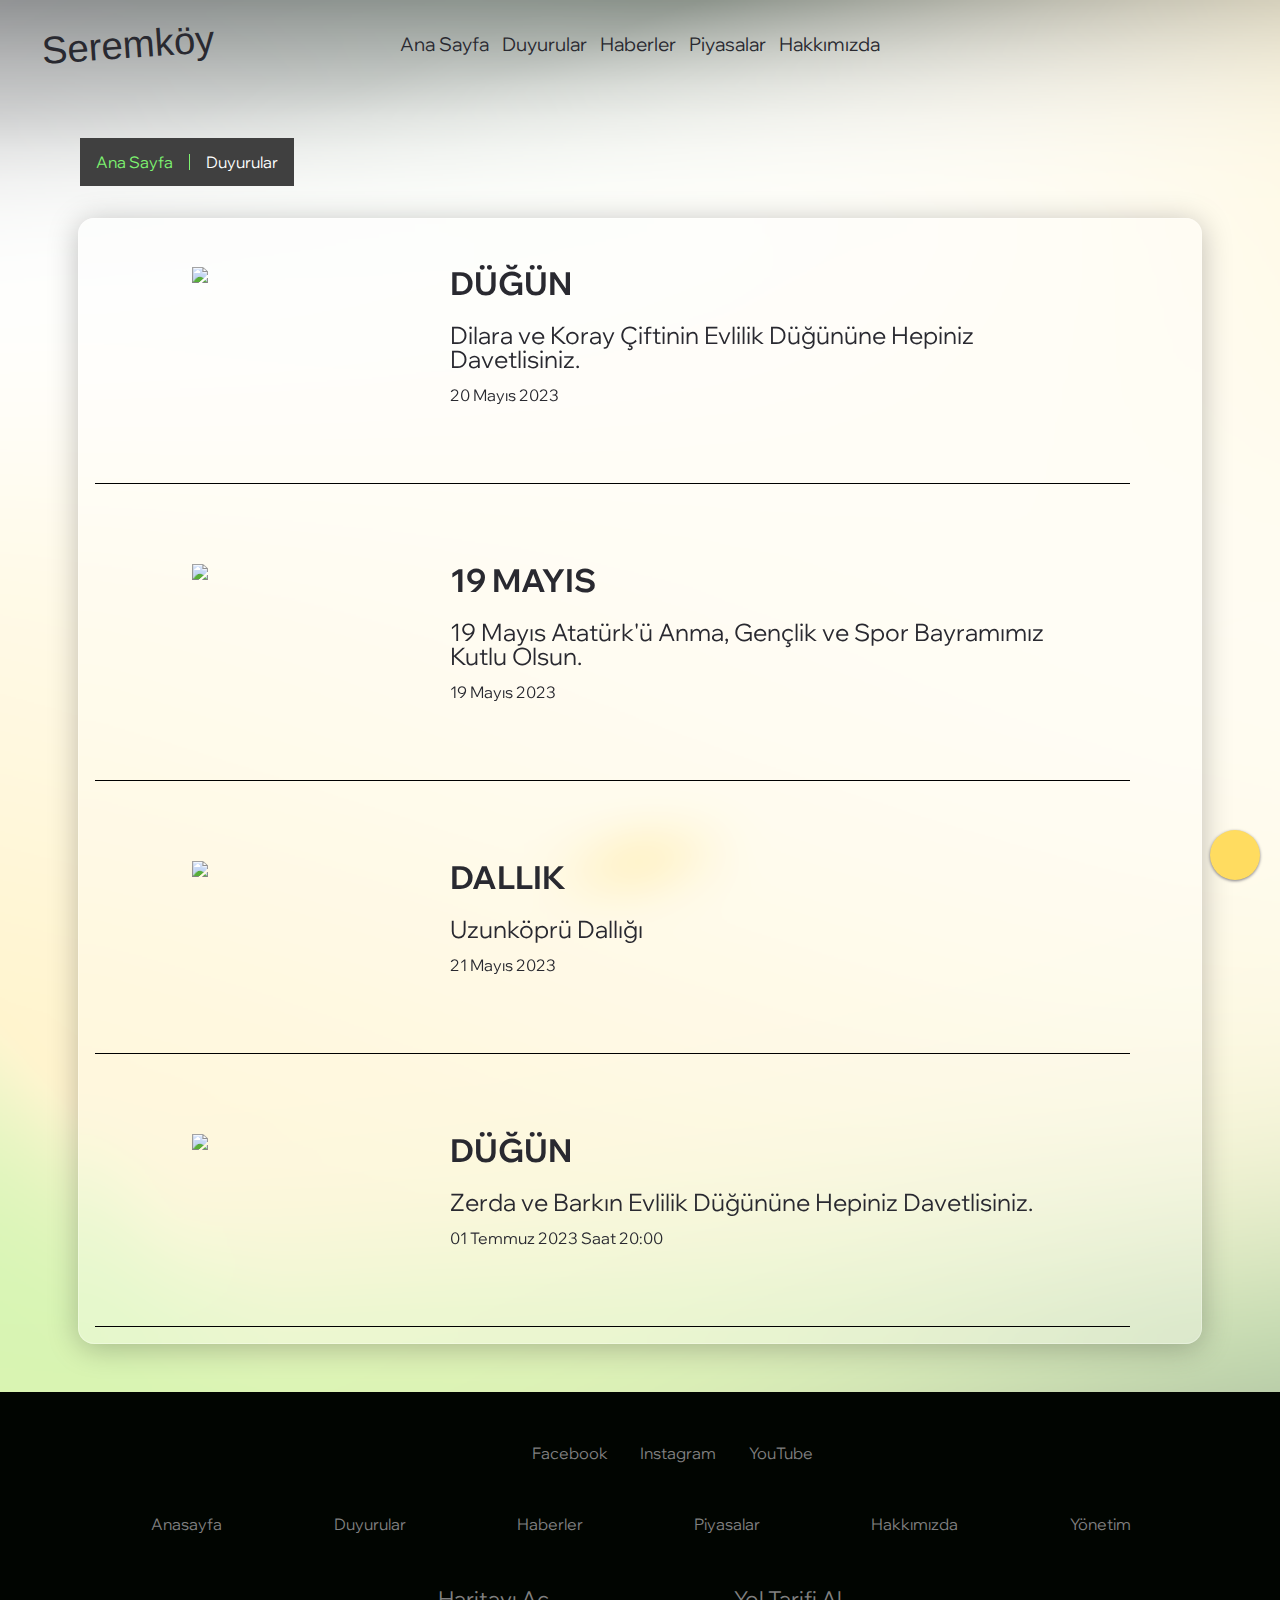
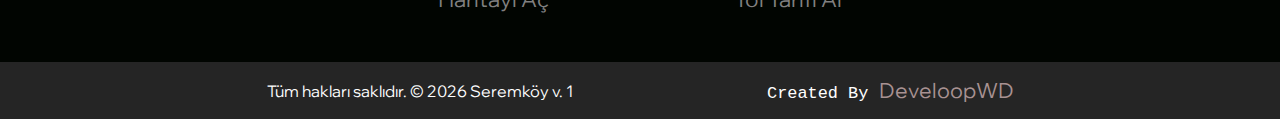
==== duyurular.html @ 34eb977e "netlify test" ====
<!DOCTYPE html>
<html lang="tr">

<head>
  <meta charset="UTF-8" />
  <meta http-equiv="X-UA-Compatible" content="IE=edge" />
  <meta name="viewport" content="width=device-width, initial-scale=1.0" />
  <meta name="description" content="Seremköy Websitesi, Düğün, Cemiyet, Mevlüt Duyuruları Köyümüzün Sitesinden Takip Edebilirsiniz">
  <meta name="keywords" content="Seremköy, Seremköy Site, Serem, Seremköy Website,Seremköy Düğün, Seremköy Duyurular">
  <title>Seremköy Websitesi | Duyurular</title>
  <link rel="stylesheet" href="style.css" />
  <link rel="shortcut icon" href="images/favicon1.ico" type="image/x-icon">
  <link rel="stylesheet" href="https://cdnjs.cloudflare.com/ajax/libs/font-awesome/6.2.1/css/all.min.css"
    integrity="sha512-MV7K8+y+gLIBoVD59lQIYicR65iaqukzvf/nwasF0nqhPay5w/9lJmVM2hMDcnK1OnMGCdVK+iQrJ7lzPJQd1w=="
    crossorigin="anonymous" referrerpolicy="no-referrer" />
  <link rel="preconnect" href="https://fonts.googleapis.com">
  <link rel="preconnect" href="https://fonts.gstatic.com" crossorigin>
</head>

<body>
  <a href="javascript:void(0)" id="scrl"><i class="fa-solid fa-arrow-up"></i></a>
  <div class="container-d">
    <header>
       <nav>
        <div class="logo">
          <a href="index.html">
            <h4>Seremköy</h4>
          </a>
        </div>
        <div class="navigation">
          <ul>
            <li><a href="index.html" class="nav">Ana Sayfa</a></li>
            <li><a href="duyurular.html" class="nav">Duyurular</a></li>
            <li><a href="haberler.html" class="nav">Haberler</a></li>
            <li><a href="piyasalar.html" class="nav">Piyasalar</a></li>
            <li><a href="hakkimizda.html" class="nav">Hakkımızda</a></li>
          </ul>
        </div>
        <div id="weather-cont" class="desk-weather">
        </div>
        <div class="mobile-menu">
          <button id="mobile-toggle" style="background: transparent;" onclick="MobileNav()">
            <i class="fa-solid fa-ellipsis" id="mTog"></i>
          </button>
          <div class="menu-list" id="mobile-menu">
            <div id="weather-cont" class="mobile-weather"></div>
            <ul class="menu-list-ul">
              <li class="menu-list-li"><a href="index.html">Anasayfa</a></li>
              <li class="menu-list-li"><a href="duyurular.html">Duyurular</a></li>
              <li class="menu-list-li"><a href="haberler.html">Haberler</a></li>
              <li class="menu-list-li"><a href="piyasalar.html">Piyasalar</a></li>
              <li class="menu-list-li"><a href="hakkimizda.html">Hakkımızda</a></li>
            </ul>
            <ul class="mobile-social">
              <li><a class="face" href="https://www.facebook.com/seremkoy22/?locale=tr_TR" target="_blank"><i
                class="fab fa-facebook fa-2x"></i></a></li>
          <li><a class="insta" href="https://www.instagram.com/seremkoy22/" target="_blank"><i
                class="fab fa-instagram fa-2x"></i></a></li>
          <li><a class="youtube" href="https://www.youtube.com/@seremkoy2265" target="_blank"><i
                class="fab fa-youtube fa-2x"></i></a>
          </li>
            </ul>
          </div>
        </div>
      </nav>
    </header>
    <section class="content-d">
      <div class="title-nav">
        <ul>
          <li>
            <a href="index.html">Ana Sayfa</a>
          </li>
  
          <li>
            Duyurular
          </li>
        </ul>
      </div>
      <div id="duyuru-cont-main">
      
      </div>
    </section>
    <footer>
      <div class="footer-main">
        <div class="social-links">
          <ul>
            <li><a class="face" href="https://www.facebook.com/seremkoy22/?locale=tr_TR" target="_blank"><i
                  class="fab fa-facebook fa-2x"></i>Facebook</a></li>
            <li><a class="insta" href="https://www.instagram.com/seremkoy22/" target="_blank"><i
                  class="fab fa-instagram fa-2x"></i>Instagram</a></li>
            <li><a class="youtube" href="https://www.youtube.com/@seremkoy2265" target="_blank"><i
                  class="fab fa-youtube fa-2x"></i>YouTube</a>
            </li>
          </ul>
        </div>
        <div class="bottom-text">
          <ul class="text-flex">
            <li><a href="index.html">Anasayfa</a></li>
            <li><a href="duyurular.html">Duyurular</a></li>
            <li><a href="haberler.html">Haberler</a></li>
            <li><a href="piyasalar.html">Piyasalar</a></li>
            <li><a href="hakkimizda.html">Hakkımızda</a></li>
            <li><a href="yonetim.html">Yönetim</a></li>
          </ul>
        </div>
        <div class="location">
          <a href="https://goo.gl/maps/4EdWeExA9He6yqnW7" target="_blank">
            <h1>
              <i class="fa-solid fa-map-location-dot"></i> Haritayı Aç
            </h1>
          </a>
          <a href="https://www.google.com/maps/dir//Serem,+22680+Serem%2FMeri%C3%A7%2FEdirne/@41.3140175,26.5145435,17z/data=!4m8!4m7!1m0!1m5!1m1!1s0x14b304098734c259:0x9f7345ae5e0e499c!2m2!1d26.5158!2d41.3149"
            target="_blank">
            <h1>
              <i class="fa-solid fa-map-pin"></i> Yol Tarifi Al
            </h1>
          </a>
        </div>
      </div>

    </footer>
    <div class="copyright">
      <p id="copy"></p>
    </div>
  </div>
  <script src="index.js"></script>
  <script src="duyurular.js"></script>
</body>

</html>
---- style.css ----
/* @import url("family=Nunito:ital,[email protected],200;0,300;0,400;0,500;0,600;0,700;0,800;0,900;0,1000;1,200;1,300;1,400;1,500;1,600;1,700;1,800;1,900;1,1000"); */
@import url("https://fonts.googleapis.com/css2?family=Poiret+One&display=swap");
@import url("https://fonts.googleapis.com/css2?family=Nabla&display=swap");
@import url("https://fonts.googleapis.com/css2?family=Caesar+Dressing&display=swap");
  @import url('https://fonts.googleapis.com/css2?family=Wix+Madefor+Display:wght@400;500;600;700&display=swap');

@font-face {
  font-family: "Rage Italic";
  src: url("RageItalicRegular.ttf") format("embedded-opentype"),
    url("RageItalicRegular.ttf") format("woff2"),
    url("RageItalicRegular.ttf") format("woff"),
    url("RageItalicRegular.ttf") format("truetype"),
    url("RageItalicRegular.ttf") format("svg");
}
* {
  margin: 0;
  padding: 0;
  border: 0;
  font-size: 100%;
  font: inherit;
  box-sizing: border-box;
  list-style: none;
  vertical-align: baseline;
  text-decoration: none;
  /* font-family: "Nunito", sans-serif; */
  font-family: 'Wix Madefor Display', sans-serif;
}
html {
  background-image: url(images/mesh-679.png);
  background-size: cover;
  background-repeat: no-repeat;
  background-position: center center;
}
article,
aside,
details,
figcaption,
figure,
footer,
header,
hgroup,
menu,
nav,
section {
  display: block;
}
body {
  line-height: 1;
}
ol,
ul {
  list-style: none;
}
blockquote,
q {
  quotes: none;
}
blockquote:before,
blockquote:after,
q:before,
q:after {
  content: "";
  content: none;
}
table {
  border-collapse: collapse;
  border-spacing: 0;
}
:root {
  --primary: #fff;
  --dark: #292930;
  --orange: #ffdc60;
  --green: #7ef470;
  --gradient: linear-gradient(180deg, #36363e 0, #292930 100%);
}
::selection{
  background-color: #bccba8;
}
header {
  display: flex;
  height: 10vh;
}
header nav {
  display: flex;
  align-items: center;
  justify-content: center;
  flex-direction: row;
  width: 100%;
  z-index: 1;
}
header nav ul {
  display: flex;
}

/* HAKKIMIZDA SECTION START */
.info-div{
  width: 95%;
}
.info-div img{
  max-width: 350px;
  border-radius: 20px;
  box-shadow: 0px 0px 10px 1px #252525;
}
.info-right{
  display: flex;
  gap: 2em;
  padding: 1em 0;
  border-bottom: 2px solid #252525;
}
.info-left{
  display: flex;
  flex-direction: row-reverse;
  gap: 2em;
  padding: 1em 0;
  border-bottom: 2px solid #252525;
}
.info-txt{
  display: flex;
  flex-direction: column;
  gap: 1em;
  text-align: left;
}
.info-txt h3{
  text-align: center;
  font-size: 2em;
  font-weight: bold;
}
.info-txt p{
  letter-spacing: 0.5px;
  word-spacing: 5px;
}
.tablo{
  display: flex;
  flex-direction: column;
  gap: 2em;
  align-items: center;
  justify-content: center;
}
.tablo h3{
  font-size: 2.5em;
  margin: 1em 0 0 0;
}
table {
    border-collapse: collapse;
    width: 50%;
    font-family: Arial, sans-serif;
    border: 2px solid #252525;

}
  tr{
    transition: 350ms ease;
  }
th, td {
    border: 1px solid #9b8a8a;
    padding: 8px;
    text-align: center;
}
  
th {
    background-color: #f2f2f2;
    font-weight: bold;
  }
  
tr:nth-child(even) {
    background-color: #5c9808;
    color: #eee5df;
}
tr:nth-child(even) td:first-child{
  font-weight: bold;
  color: #eee5df;
}
tr:nth-child(odd) td:first-child{
  font-weight: bold;
  color: #0e1e05;
}
tr:hover {
    background-color: #7acd1b;
    color: #0f0e0d !important;
}


/* HAKKIMIZDA SECTION END */
/* POP-UP Section */
.pop-up{
  position: fixed;
  display: flex;
  flex-direction: column;
  align-items: center;
  /* justify-content: center; */
  gap: 3rem;
  top: -50%;
  left: 50%;
  transform: translate(-50%,-50%);
  background-color: #1d1f1dbb;
  backdrop-filter: blur(10px);
  border-radius: 15px;
  color: var(--primary);
  text-align: center;
  width: 75%;
  height: 72vh;
  opacity: 0;
  padding:3rem 1rem;
  transform: scale(0);
  transition: all 0.8s;
  overflow: hidden;
  z-index: 3;
}
.pop-up.show {
  top: 50%;
  left: 50%;
  display: flex;
  opacity: 1;
  transform: translate(-50%, -50%);
}
.pop-up h1{
  font-size: 4rem;
  font-family: 'Wix Madefor Display', sans-serif;
  font-weight: 600;
  color: #05e13c;
  transition: all 0.8s;
}
#pop-header{
  font-size: 3rem;
  font-family: 'Wix Madefor Display', sans-serif;
  transition: all 0.8s;
}
#pop-text{
  font-size: 1.5rem;
  line-height: 1.7rem;
  transition: all 0.8s;
}
#close-pop{
  position: absolute;
  top: 5%;
  width: 45px;
  height: 35px;
  background-color: red;
  border-radius: 5px;
  right: 5%;
  cursor: pointer;
}
#close-pop i{
  font-size: 2rem;
}
#progress-bar{
  left: 0;
  top: 0;
  border-top-left-radius: 10px;
  height: 10px;
  position: absolute;
  background-color: red;
  transition: 1.5s cubic-bezier(0.175, 0.885, 0.32, 1.275);
}
/* Pop-Up Seciton End */
.logo {
  flex: 20%;
  text-align: center;
}
.logo:hover {
  animation: logo-shadow-switch 2s ease-in-out infinite;
}
@keyframes logo-shadow-switch {
  from {
    filter: drop-shadow(0 2px 0 #ffe179) drop-shadow(2px 2px 0 #72b579);
  }
  50% {
    filter: drop-shadow(0 2px 0 #ffe179) drop-shadow(2px 2px 0 #a58167);
  }
  to {
    filter: drop-shadow(0 2px 0 #ffe179) drop-shadow(2px 2px 0 #72b579);
  }
}
.logo a {
  color: var(--dark);
  transition: 300ms ease-in;
}
.logo a:hover {
  transform: scale(1.09);
}
.logo h4 {
  font-size: clamp(1.5rem, 3vw, 2.8rem);
  font-family: "rage italic", sans-serif;
  transform: rotateZ(-4deg);
}
.navigation {
  flex: 60%;
  display: flex;
  justify-content: center;
}
.contact {
  flex: 20%;
  text-align: center;
  cursor: pointer;
}
.contact a {
  color: inherit;
}
h3 {
  text-align: center;
}
.nav,
.contact {
  text-decoration: none;
  color: var(--dark);
  position: relative;
  font-size: clamp(0.75rem, 2vw, 1.2rem);
  padding: 0.5vw;
}
.navigation ul li a:hover {
  animation: navButtonHover-reverse 250ms ease 1 forwards;
}
.navigation ul li a::before {
  content: "";
  position: absolute;
  background-color: #ffffff00;
  border-radius: 5%;
  top: 0.15em;
  bottom: 0.15em;
  left: 0;
  right: 0;
  box-shadow: rgb(114 181 121 / 40%) 0 0, rgb(165 129 103 / 30%) 0 0;
  transition: transform 150ms ease-out, box-shadow 150ms ease-out 150ms;
  z-index: -1;
}
.navigation ul li a:hover::before {
  animation: navButtonHover 250ms ease 1 forwards;
  box-shadow: rgba(114, 181, 121, 0.4) 0 4px, rgba(165, 129, 103, 0.3) 0 8px;
  background-color: hsl(0 0 100% / 75%);
}
@keyframes navButtonHover {
  0% {
    transform: scale(0, 0.3);
  }
  20% {
    transform: scale(0.3, 0.3);
  }
  40% {
    transform: scale(0.6, 0.3);
  }
  60% {
    transform: scale(1, 0.3);
  }
  80% {
    transform: scale(1, 0.6);
  }
  100% {
    transform: scale(1, 1);
  }
}
@keyframes navButtonHover-reverse {
  0%{
    transform: scale(1, 1);
  }
  20% {
    transform: scale(1, 0.6);
  }
  40% {
    transform: scale(1, 0.3);
  }
  60% {
    transform: scale(0.6, 0.3);
  }
  80% {
    transform: scale(0.3, 0.3);
  }
  100% {
    transform: scale(0, 0.3);
  }
}
.buttons {
  gap: 30px;
  display: flex;
}
.buttons a i {
  color: #252525;
  transition: 0.3s;
  padding: 10px;
  border-radius: 20px;
  background-color: coral;
}
.buttons a i:hover {
  transform: scale(1.09);
}
#weather-cont{
  text-align: center;
  flex: 20%;
}
.temp{
  display: flex;
  align-items: center;
  justify-content: center;
}

.temp img{
  width: 50px;
}
main {
  position: sticky;
  top: 0;
  z-index: -1;
}
.home-area {
  display: flex;
  width: 100%;
  height: 90vh;
}
.home-area-l,
.home-area-r {
  display: flex;
  flex: 1;
  width: 50%;
  align-items: center;
}
.home-area-l {
  width: 50%;
  text-align: center;
  display: flex;
  align-items: center;
  justify-content: center;
}
.text-area {
  display: flex;
  align-items: center;
  flex-direction: column;
  gap: 1rem;
}
.home-area-l h1 {
  font-weight: 500;
  color: var(--dark);
  font-size: 3.5vw;
}
.home-area-l p {
  color: #252525;
  width: 70%;
  font-size: 1.5vw;
}
.home-area-l p {
  width: 50%;
}
.home-area-r img {
  width: 45vw;
}
@keyframes slide {
  0% {
    transform: translateX(1000px);
  }
  100% {
    transform: translateX(200px);
  }
}
.container {
  color: var(--dark);
}
.container-d {
  color: var(--dark);
  background-image: url("images/mesh-679.png");
  background-size: cover;
  background-repeat: no-repeat;
  background-position: center center;
}
.container-d-i {
  height: 100vh;
  color: var(--dark);
  background-image: url("images/mesh-679.png");
  background-size: cover;
  background-repeat: no-repeat;
  background-position: center center;
}
.video-area{
  background-color: var(--dark);
  display: flex;
  flex-direction: column;
  gap: 20px;
}
.video-area h3{
  font-size: 2rem;
  color: var(--primary);
  font-family: 'Wix Madefor Display', sans-serif;
}
.video-area .videos{
  display: flex;
  padding: 2rem 0;
  align-items: center;
  justify-content: center;
  gap: 2rem;
  width: 100%;
  height: fit-content;
  flex-wrap: wrap;
}
.video-area iframe{
  border-radius: 20px;
}
#scrl {
  display: flex;
  align-items: center;
  justify-content: center;
  width: 50px;
  height: 50px;
  font-size: 22px;
  border-radius: 50%;
  background-color: var(--orange);
  color: var(--dark);
  position: fixed;
  bottom: 20px;
  right: 20px;
  filter: drop-shadow(0rem 0.1rem 0.1rem rgba(0, 0, 30, 0.5));
  z-index: 1;
}
#scrl:hover > i {
  animation: bounce 1.5s ease infinite;
}
@keyframes bounce {
  0%,
  20%,
  80%,
  100% {
    transform: translateY(0);
  }
  40% {
    transform: translateY(15px);
  }
  50% {
    transform: translateY(-15px);
  }
  60% {
    transform: translateY(10px);
  }
  70% {
    transform: translateY(-5px);
  }
  80% {
    transform: translateY(3px);
  }
}
.content {
  height: 100vh;
  display: flex;
  background-color: var(--dark);
  flex-direction: column;
  justify-content: center;
  align-items: center;
  padding: 3rem 0;
  gap: 5rem;
}
.contentH {
  font-size: clamp(20px, 2vw, 25px);
  font-weight: 500;
}
.contentP {
  font-size: clamp(15px, 1.8vw, 20px);
  font-weight: 100;
}
.contCardMain {
  display: flex;
  flex-direction: row;
  flex-wrap: wrap;
  width: 60vw;
  gap: 5rem;
}
.contHeader {
  color: var(--primary);
  text-align: center;
}
.contCard {
  background: linear-gradient(#36363e 0, #292930 100%);
  border: 1px solid #424245;
  border-radius: 20px;
  flex: 1 1 40%;
  padding: 2rem;
}
.contCard a {
  display: flex;
  flex-flow: column wrap;
  align-items: center;
  gap: 1rem;
  cursor: pointer;
}
.ani-b {
  position: relative;
  padding: 3px;
}
.ani-b span {
  z-index: 1;
  position: relative;
}
.contCard:hover > .ani-b::before {
  animation: deneme 1s linear infinite;
}
@keyframes deneme {
  0% {
    background-position: -150px;
  }
  100% {
    background-position: 0 0;
  }
}
.ani-b::before {
  content: "";
  position: absolute;
  top: 0;
  left: 0;
  background: linear-gradient(115deg, #05e13c, #cc5b10, #06a0bb, #479a04);
  width: 100%;
  height: 100%;
  z-index: 1;
  border-radius: 50%;
}
@keyframes border {
  0% {
    border: 3px solid #7ef470;
  }
  20% {
    border: 3px solid #ad610b;
  }
  40% {
    border: 3px solid #ccd8cb;
  }
  60% {
    border: 3px solid #22128b;
  }
  80% {
    border: 3px solid #0f8502;
  }
  100% {
    border: 1px solid #010501;
  }
}
.icon {
  background-color: #292930;
  padding: 0.5vw;
  border-radius: 50%;
  flex: 1;
  color: #7ef470;
  z-index: 5;
  font-size: 2em;
}
.icon2 {
  color: var(--primary);
  background: var(--dark);
  border-radius: 50%;
  width: 90%;
  height: 90%;
}
.icon2::before {
  position: relative;
  top: 25%;
}
.cardIcon {
  width: 50px;
  height: 50px;
  background-color: var(--dark);
  border-radius: 50%;
  text-align: center;
  display: flex;
  align-items: center;
  justify-content: center;
  position: relative;
  isolation: isolate;
}
.cardIcon::before {
  content: "";
  position: absolute;
  top: 0;
  bottom: 0;
  right: 0;
  left: 0;
  background: linear-gradient(to right, var(--green), #33333b);
  border-radius: 50%;
  -webkit-animation: content-border-rotate 2s linear infinite;
  -moz-animation: content-border-rotate 2s linear infinite;
  -ms-animation: content-border-rotate 2s linear infinite;
  -o-animation: content-border-rotate 2s linear infinite;
  animation: content-border-rotate 2s linear infinite;
  z-index: -1;
}
.contCardH2 {
  text-align: center;
  margin-block-end: 0.67em;
  color: #fff;
  font-size: clamp(15px, 1.8vw, 20px);
  font-weight: 500;
}
@-webkit-keyframes content-border-rotate {
  from {
    -webkit-transform: rotate(0);
    -o-transform: rotate(0);
    transform: rotate(0);
  }
  to {
    -webkit-transform: rotate(360deg);
    -o-transform: rotate(360deg);
    transform: rotate(360deg);
  }
}
@keyframes content-border-rotate {
  from {
    -ms-transform: rotate(0);
    -moz-transform: rotate(0);
    -webkit-transform: rotate(0);
    -o-transform: rotate(0);
    transform: rotate(0);
  }
  to {
    -ms-transform: rotate(360deg);
    -moz-transform: rotate(360deg);
    -webkit-transform: rotate(360deg);
    -o-transform: rotate(360deg);
    transform: rotate(360deg);
  }
}
.fa-xl {
  line-height: unset !important;
  vertical-align: unset !important;
}
.contCardH {
  flex: 1;
  color: #fff;
  font-size: clamp(15px, 1.8vw, 20px);
  font-weight: 500;
}
.contCardP {
  flex: 1;
  color: #fff;
  font-size: clamp(12px, 1.8vw, 18px);
  font-weight: 100;
  text-align: center;
}
#duyuru-cont-main {
  display: flex;
  align-items: center;
  /* justify-content: center; */
  flex-direction: row;
  flex-wrap: wrap;
  width: 90%;
  background: rgba(255, 255, 255, 0.3);
  border-radius: 16px;
  box-shadow: 0 4px 30px rgb(0 0 0 / 25%);
  backdrop-filter: blur(25px);
  -webkit-backdrop-filter: blur(25px);
  border: 1px solid rgba(255, 255, 255, 0.3);
  margin: 0 auto;
  text-align: center;
  column-gap: 1rem;
  row-gap: 3rem;
  padding: 1rem;
}
.piyasalar-cont-main {
  display: flex;
  align-items: center;
  flex-direction: row;
  flex-wrap: wrap;
  width: 90%;
  margin: 0 auto;
  text-align: center;
  column-gap: 1rem;
  row-gap: 3rem;
  padding: 1rem;
}
.index-weather{
    width: 100%;
    padding: 5%;
    background-color: #292930;
}
.piyasalar-cont-main h1 {
  font-weight: 600;
  padding-bottom: 1rem;
}
.forex-cont {
  flex: 40%;
  width: 100%;
  height: 600px;
}
.forex {
  width: 100%;
  height: 100%;
}
.bist-cont {
  flex: 40%;
  width: 100%;
  height: 600px;
}
.market {
  width: 100%;
  height: 100%;
}
.crypto-cont {
  flex: 100%;
  width: 100%;
}
.weather-cont {
  flex: 100%;
  width: 100%;
}
.weather {
  width: 100%;
  background-color: #1e222d;
  margin: 0 auto;
}
.content-d {
  min-height: 60vh;
  display: flex;
  flex-direction: column;
  gap: 2.5vw;
  padding: 3rem 1rem;
  background-size: cover;
  background-repeat: no-repeat;
  background-position: bottom;
}
#contCardMain {
  display: flex;
  flex-wrap: wrap;
  justify-content: center;
  gap: 1rem;
  padding: 1rem;
  width: 90%;
  box-shadow: 0 2px 10px rgb(0 0 0 / 25%);
  -webkit-backdrop-filter: blur(5px);
  backdrop-filter: blur(5px);
  margin: 0 auto;
  background-color: hsl(0 0 100% / 75%);
}
.card {
  width: 18rem;
  height: 31rem;
  padding: 5px;
  display: flex;
  flex-direction: column;
  box-sizing: border-box;
  box-shadow: 0 0 5px 0 rgb(19, 17, 17);
  border-radius: 3%;
}
.news-img {
  border-radius: 8px;
  height: 200px;
  object-fit: cover;
  /* box-shadow: 0px 0px 5px 0px #010501; */
}
.newsContent {
  margin: 1rem;
  display: flex;
  flex-direction: column;
  gap: 1rem;
}

#hbr p{
  overflow: hidden;
  display: -webkit-box;
  -webkit-line-clamp: 4;
  -webkit-box-orient: vertical;
}
.bold {
  font-weight: 800;
  overflow: hidden;
  display: -webkit-box;
  -webkit-line-clamp: 2;
  -webkit-box-orient: vertical;
}
.newsLink {
  background-color: #333333;
  color: #ffffff;
  text-align: center;
  border: none;
  padding: 10px 20px;
  border-radius: 3px;
  border: 1px solid #0e1e05;
  cursor: pointer;
  box-shadow: 0 5px 0 #555555;
  transition:  0.3s ease;
}

.newsLink:hover {
  transform: translateY(-2px) scale(1.05);
  background-color: transparent;
  border: 1px solid #0e1e05;
  color: #0e1e05;
  box-shadow: 0 3px 0 #555555;
}

/* .duyuruCont {
  display: flex;
  flex-direction: row;
  padding: 2rem;
  gap: 2rem;
  width: 50%;
} */
.duyuruCont1 {
  width: 100%;
  display: flex;
  justify-content: space-around;
  flex-direction: row;
  padding: 2rem;
  gap: 2rem;
}

.duyuruIconCont img {
  max-width: 350px;
  max-height: 350px;
}

.duyuruIconCont1,
.duyuruIconCont2,
.duyuruIconCont3 {
  font-size: 2rem;
  width: 200px;
  height: 150px;
  background-size: contain;
  background-repeat: no-repeat;
}
.duyuruIconCont1 {
  background-image: url("images/muhtar4.png");
}
.duyuruIconCont2 {
  background-image: url("images/yonetim8.png");
}
.duyuruIconCont3 {
  background-image: url("images/developer5.png");
}
.duyuruTextCont {
  width: 70%;
  display: flex;
  flex-direction: column;
  align-items: start;
  justify-content: space-evenly;
  gap: 1rem;
  text-align: left;
  padding-left: 5rem;
}
.duyuruText{
  font-size: 1.5rem;
}

.about img{
  width: 650px;
  border-radius: 20px;
  border: 3px solid black;
}
.about-txt{
  max-width: 80%;
}
.duyuruBaslik {
  padding-bottom: 0.5rem;
  font-weight: 700;
  font-size: 2em;
}
.duyuru-div{
    width: 350px;
}
.duyuru-img{
    max-width: 100%;
    cursor: zoom-in;
}

#popUp{
    display: none;
    width: 95%;
    height: 95vh;
    position: fixed;
    display: flex;
    align-items: center;
    justify-content: center;
    border-radius: 20px;
    top: 50%;
    left: 50%;
    transform: translate(-50% ,-50%);
    z-index: 111;
    background-color: #0c0f00e1;
}
#p-image{
    max-width: 70%;
}
.dik{
    aspect-ratio: 1.3;
}
#close{
    position: absolute;
    cursor: pointer;
    top: 5%;
    right: 5%;
}
#close i{
    font-size: 30px;
    color: #05e13c;
}
hr {
  width: 95%;
  border: 0;
  border-bottom: 1px solid black;
}
.contentH {
  font-size: clamp(20px, 2vw, 25px);
  font-weight: 500;
}
.contentP {
  font-size: clamp(15px, 1.8vw, 20px);
  font-weight: 100;
}
.footer-main {
  display: flex;
  align-items: center;
  justify-content: space-evenly;
  flex-direction: column;
  height: 30vh;
  color: #eee;
  gap: 10%;
  background-color: #010501;
  padding: 20px 50px;
}
.bottom-text {
  width: 100%;
}
.social-links ul {
  width: 100%;
  gap: 15%;
  text-align: center;
  display: flex;
}
.face:hover i {
  color: #061ebb;
}
.insta:hover i {
  background: #d6249f;
  background: radial-gradient(
    circle at 30% 107%,
    #fdf497 0,
    #fdf497 5%,
    #fd5949 45%,
    #d6249f 60%,
    #285aeb 90%
  );
  -webkit-background-clip: text;
  -webkit-text-fill-color: transparent;
}
.youtube:hover i {
  color: red;
}
.social-links .fab {
  transition: 350ms ease;
}
.social-links ul li a,
.bottom-text ul li a {
  color: gray;
}
.social-links ul li a:hover i {
  transform: translateY(-10px);
}
.text-flex li a {
  padding: 0 10px;
  border-left: 2px solid #010501;
}
.text-flex li a:hover {
  border-left: 2px solid #05e13c;
  color: #05e13c;
}
.bottom-text ul {
  display: flex;
  justify-content: space-evenly;
  width: 100%;
}
.location {
  display: flex;
  width: 50%;
  align-items: center;
  justify-content: space-around;
}
.location a {
  color: gray;
  font-size: 22px;
}
.copyright {
  display: flex;
  align-items: center;
  justify-content: center;
  padding: 10px 0;
  background-color: #252525;
  color: var(--primary);
  text-align: center;
}
#copy{
  display: flex;
  width: 90%;
  align-items: center;
  justify-content: space-evenly;
  padding: 0.5rem;
}
.copyright span a{
  color: #a89292;
}
.newsNav {
  display: flex;
  align-items: center;
  justify-content: center;
  gap: 3rem;
}
.newsNav > span {
  font-weight: 600;
  font-size: 1.2em;
  cursor: pointer;
}
.page-title {
  width: 100%;
  background: linear-gradient(rgba(0, 0, 0, 0.2), rgba(0, 0, 0, 0.3)),
    url(images/banner-bg.png);
  background-repeat: no-repeat;
  background-size: cover;
  background-position: bottom;
  height: 40vh;
  display: flex;
  flex-direction: column;
  align-items: start;
  justify-content: space-between;
  padding: 30px 0 0 75px;
}
.title-text h1 {
  font-size: 60px;
  padding-top: 40px;
  color: #eee;
}
.title-nav ul {
  display: flex;
  gap: 1rem;
  padding: 1rem;
  background-color: #404040;
  width: fit-content;
  margin: 0 0 0 5vw;
}
.title-nav ul li:first-child {
  border-right: 1px solid var(--green);
  padding-right: 1rem;
}
.title-nav ul span {
  width: 0;
  height: 100%;
  color: #e13805;
}
.title-nav ul:first-child a {
  color: var(--green);
}
.title-nav ul:first-child {
  color: var(--primary);
  position: relative;
}
body::-webkit-scrollbar {
  width: 15px;
}
body::-webkit-scrollbar-thumb {
  width: 10px;
  background-color: #bccba8;
  border-radius: 10px;
}
.mobile-nav-cont {
  position: relative;
}
.mobile-nav {
  display: none;
  flex-direction: column;
  justify-content: start;
  padding: 5% 10%;
  gap: 20px;
  align-items: end;
  position: absolute;
  right: 0;
  top: 10%;
  width: 50%;
  height: 0dvh;
  background-color: #dfece2;
  transition: 1350ms ease-in-out;
  box-shadow: 2px 2px 6px rgba(0, 0, 0, 0.4);
}
.mobile-toggle {
  width: 2rem;
  cursor: pointer;
}
.menu-button,
.menu-button::before,
.menu-button::after {
  content: "";
  display: block;
  position: absolute;
  width: 100%;
  height: 2px;
  background-color: #010501;
  transition: 250ms ease;
}
#toggle {
  display: none;
}
.menu-button::before {
  top: -0.4rem;
}
.menu-button::after {
  top: 0.4rem;
}
#toggle:checked + .menu-button::after {
  transform: rotate(90deg);
  top: 0;
  transition: transform 250ms;
  transition-delay: 250ms;
}
#toggle:checked + .menu-button::before {
  transform: rotate(0);
  top: 0;
}
#toggle:checked + .menu-button {
  transform: rotate(45deg);
}
#toggle:checked ~ .mobile-nav {
  display: flex;
  animation: mobile-animate 300ms ease-in forwards;
}
@keyframes mobile-animate {
  from {
    height: 0;
  }
  to {
    height: 90dvh;
  }
}
.btn {
  margin-top: 5%;
  padding: 20px;
  background-color: #bccba8;
  border-radius: 0.5em;
  color: var(--primary);
  border: 2px solid #bccba8;
}
#svg {
  position: absolute;
  z-index: -1;
  opacity: 0.3;
}
#path {
  filter: drop-shadow(2px 2px 5px);
}
.home-area-l {
  isolation: isolate;
}
.btn:hover {
  border: 2px solid #05e13c;
}
.mobile-menu {
  display: flex;
}
#hamburger {
  position: absolute;
  right: 3%;
  width: 5%;
  cursor: pointer;
}
#hamburger span {
  display: block;
  width: 100%;
  height: 4px;
  background-color: var(--dark);
  border-radius: 25px;
  position: absolute;
}
#mobile-toggle{
  display: none;
}
#mobile-toggle #mTog{
  color: var(--primary);
  font-size: 2em;
}
.menu-list {
  display: none;
  flex-direction: column;
  width: 70%;
  height: 95vh;
  position: absolute;
  top: 58px;
  gap: 50px;
  right: 0;
  background:linear-gradient(180deg, #0F2027, #203A43);
  color: var(--primary);
  padding: 1rem;
  transform: translateX(1000px);
  transition: all 350ms ease;
  /* animation: identifier-reverse 250ms ease forwards; */
}
.line1 {
  top: -8px;
  transition: transform 0.25s ease, top 0.25s ease;
}
.line2 {
  transition: opacity 0.25s ease;
}
.line3 {
  top: 8px;
  transition: transform 0.25s ease, top 0.25s ease;
}
#hamburger-input {
  display: none;
}
#hamburger-input:checked + #hamburger .line1 {
  transform: rotate(45deg);
  top: 0;
}
#hamburger-input:checked + #hamburger .line2 {
  opacity: 0;
}
#hamburger-input:checked + #hamburger .line3 {
  transform: rotate(135deg);
  top: 0;
}
#hamburger-input:checked ~ .menu-list {
  display: flex;
  animation: identifier 250ms ease forwards;
}
@keyframes identifier {
  from {
    transform: translateX(1000px);
  }
  to {
    transform: translateX(0);
  }
}
@keyframes identifier-reverse {
  from {
    transform: translateX(0);
  }
  to {
    transform: translateX(1000px);
  }
}
.mobile-weather{
  flex: none !important;
}
.mobile-weather span{
  font-size: 1.2em;
}
.menu-list-ul {
  display: flex;
  flex-direction: column;
  gap: 1.5rem;
  justify-content: center;
}

.menu-list-li {
  position: relative;
  width: fit-content;
  isolation: isolate;
  width: 100%;
  padding: 0.5rem;
  border-radius: 8%;
}
.mobile-social{
  justify-content: space-around;
}
.mobile-social li a i{
  color: #a89292;
}
/* .menu-list-li:hover {
  animation: mobile-button-border 250ms ease forwards;
} */
.cr {
  font-weight: 600;
}
.dvlpr {
  font-family: monospace;
  font-size: 1.3em;
}
@keyframes mobile-button-border {
  from {
    box-shadow: rgba(114, 181, 121, 0.4) 0 0, rgba(165, 129, 103, 0.4) 0 0;
  }
  to {
    box-shadow: rgba(114, 181, 121, 0.4) 0 4px, rgba(165, 129, 103, 0.4) 0 8px;
  }
}
@keyframes mobile-button-border-reverse {
  from {
    box-shadow: rgba(114, 181, 121, 0.4) 0 4px, rgba(165, 129, 103, 0.4) 0 8px;
  }
  to {
    box-shadow: rgba(114, 181, 121, 0.4) 0 0, rgba(165, 129, 103, 0.4) 0 0;
  }
}
.menu-list-li a {
  color: var(--primary);
  display: inherit;
  width: 100%;
  font-size: 1.2em;
}
#form {
  width: 100%;
  height: 100%;
}
.form-cont-main {
  width: 90%;
  height: 90%;
  border-radius: 16px;
  box-shadow: 0 4px 30px rgb(0 0 0 / 25%);
  backdrop-filter: blur(25px);
  -webkit-backdrop-filter: blur(25px);
  border: 1px solid rgba(255, 255, 255, 0.3);
  margin: 0 auto;
  padding: 2rem;
  display: grid;
  grid-template-rows: 0.5fr 2fr;
}
.form-main {
  width: 100%;
  height: 100%;
}
#button {
  padding: 1rem;
  background-color: var(--orange);
  color: var(--dark);
  margin: 1rem 0;
  border: 0.5px solid black;
}
.name-cont {
  margin: 1rem;
}
.name-cont input {
  width: 20%;
  height: 30px;
  border: 0.5px solid black;
}
.message-cont {
  margin: 1rem;
  width: 20%;
  height: 30px;
}
.message-cont textarea {
  border: 0.5px solid black;
}
#form label {
  margin: 1rem;
}
.newsNav {
  text-align: center;
}
@media screen and (max-width: 768px) {
  .content {
    height: auto;
  }
  .duyuruIconCont img {
    max-width: 300px;
  }
  .pop-up{
    overflow: scroll;
  }
  .pop-up h1{
    font-size: 2rem;
    padding-top: 15px;
  }
  #pop-header{
    font-size: 2rem;
  }
  #pop-text{
    font-size: 1rem;
  }
  #progress-bar{
    height: 7px;
  }
  .duyuruIconCont1,
  .duyuruIconCont2,
  .duyuruIconCont3 {
    font-size: 2rem;
    width: 150px;
    height: 150px;
    background-size: contain;
    background-repeat: no-repeat;
  }
  .desk-weather{
    display: none;
  }
  .forex-cont {
    flex: 100%;
  }
  .bist-cont {
    flex: 100%;
  }
  header nav {
    position: fixed;
    padding: 10px 20px;
    justify-content: space-between;
    background-color: #0F2027;
  }
  .logo a h4{
    color: var(--primary);
  }
  #hamburger span{
    background-color: var(--primary);
  }
  #mobile-toggle{
    display: block;
  }
  #svg {
    width: 90%;
  }
  .mobile-menu {
    display: block;
  }
  .home-area {
    flex-direction: column;
  }
  .home-area-l,
  .home-area-r {
    width: 100%;
    justify-content: center;
  }
  .video-area iframe{
    width: 90%;
  }
  .text-area {
    height: 40%;
    width: 90%;
  }
  .about-txt{
    max-width: 100%;
  }
  .text-area h1 {
    font-size: 2.2em;
  }
  .text-area p {
    font-size: 1.2em;
    width: 100%;
  }
  .home-area-r img {
    width: 85%;
  }
  .duyuruCont {
    display: flex;
    flex-direction: column;
    align-items: center;
    padding: 0;
    gap: 2rem;
    width: 100%;
  }
  .info-div img{
    max-width: 255px;

  }
  .info-right, .info-left{
    flex-direction: column;
  }
  .duyuruBaslik {
    text-align: center;
  }
  .duyuruTextCont {
    max-width: 70%;
    padding-left: 0;
  }
  .duyuruCont1 {
    flex-direction: column;
    width: 100%;
    align-items: center;
    justify-content: center;
    text-align: center;
  }
  .mobile-toggle {
    display: block;
    position: absolute;
    right: 5%;
  }
  iframe{
    width: 250px;
    height: 100vh;
  }
  .navigation,
  .contact {
    display: none;
  }
  .logo {
    flex: 0;
  }
  .logo a h4 {
    font-size: 2.5em;
  }
  .mobile-nav li a {
    font-size: 20px;
  }
  .mobile-nav li {
    padding: 10px;
  }
  .contCardMain {
    width: 80vw;
  }
  .contCard {
    flex: 50%;
  }
  .bottom-text ul {
    flex-wrap: wrap;
    row-gap: 1rem;
  }
  .location {
    width: 100%;
  }
  .footer-main{
    padding: 10px 0;
  }
  .copyright {
    text-align: center;
    position: relative;
    z-index: 5;
  }
  #copy{
    flex-direction: column;
    gap: 5px;
  }
}
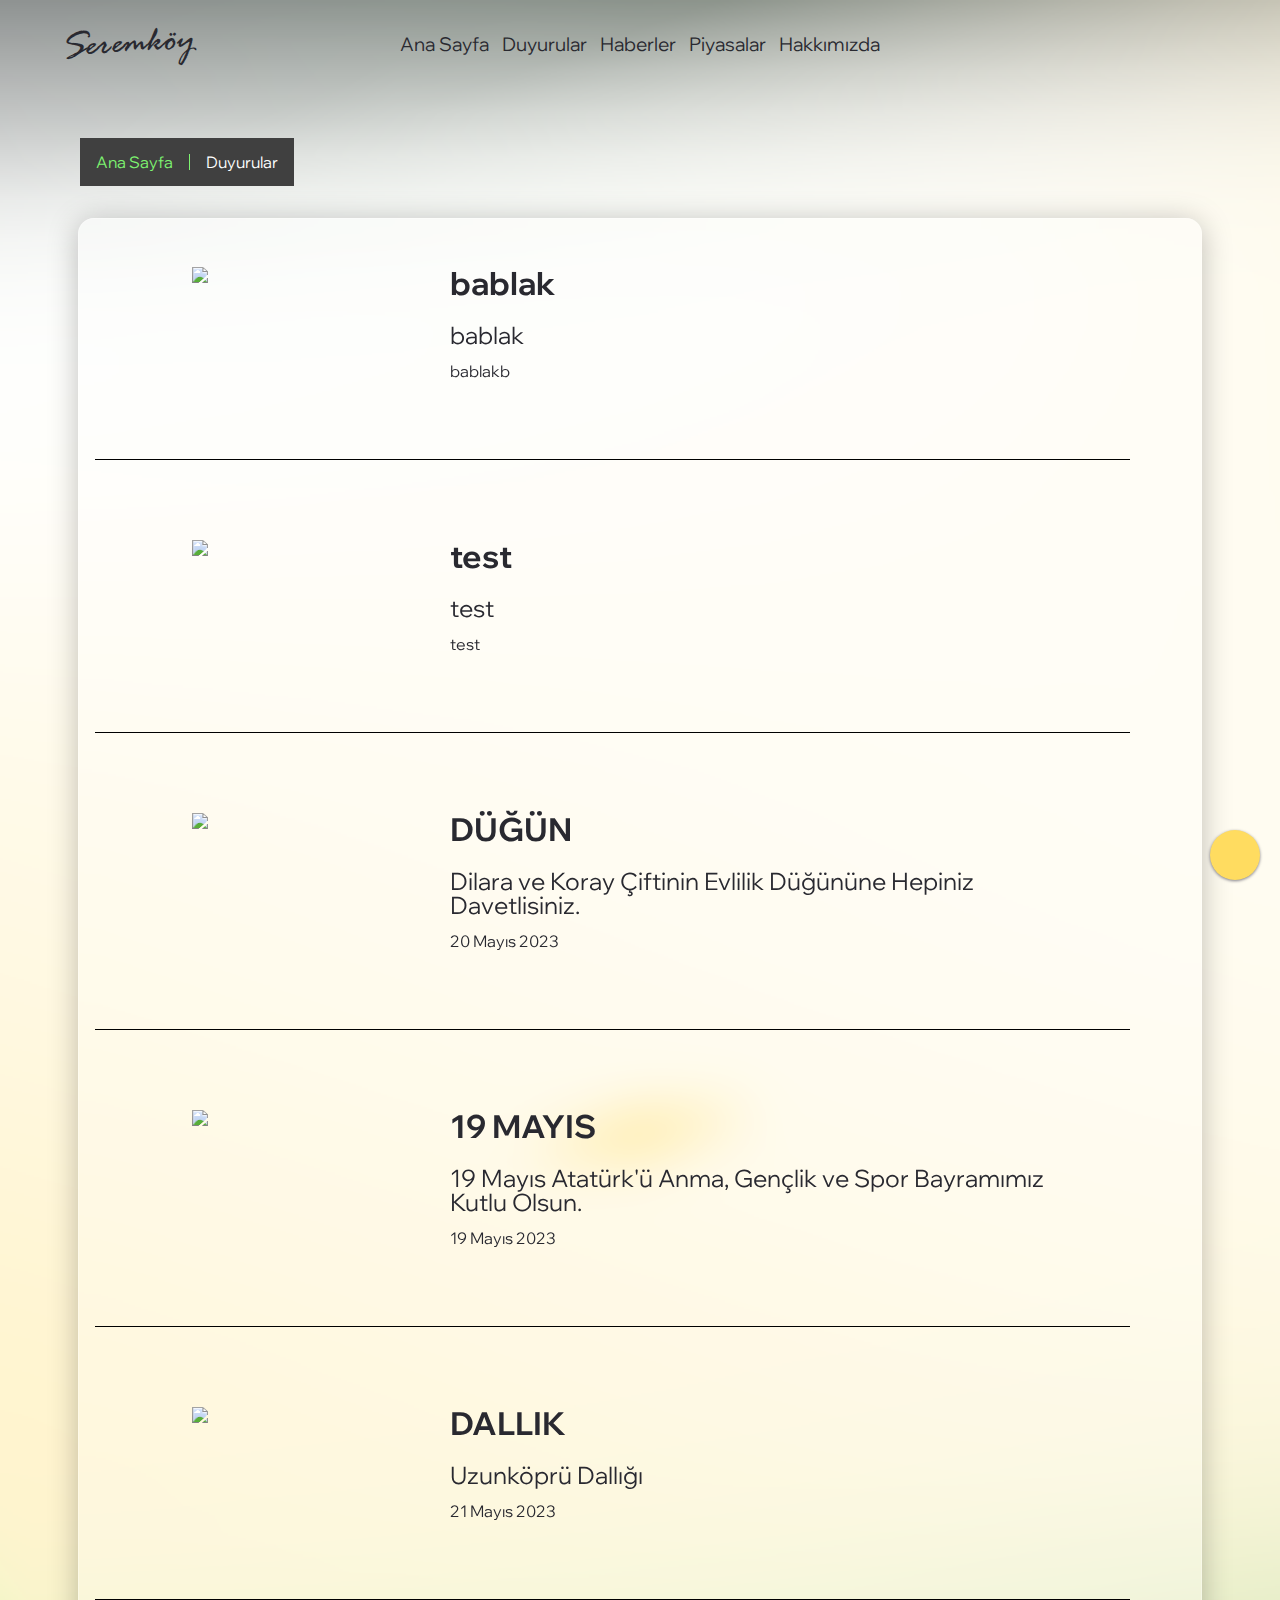
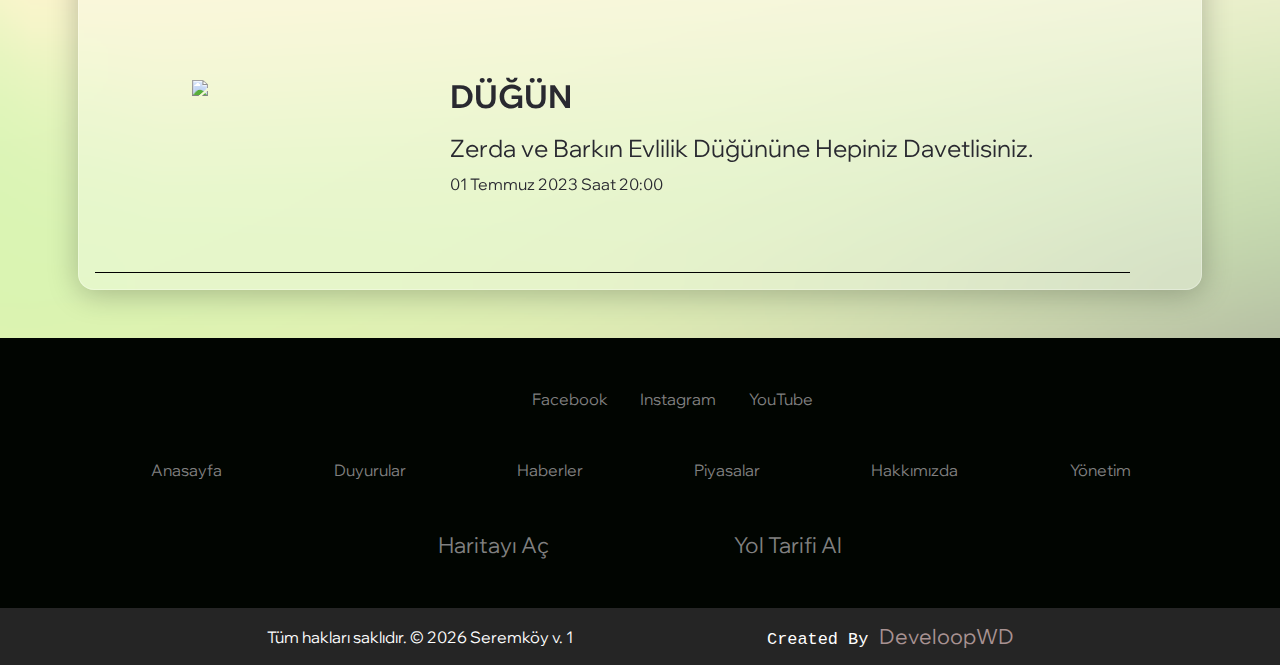
==== commit bf85532a: "file structure" ====
--- a/duyurular.html
+++ b/duyurular.html
@@ -8,7 +8,7 @@
   <meta name="description" content="Seremköy Websitesi, Düğün, Cemiyet, Mevlüt Duyuruları Köyümüzün Sitesinden Takip Edebilirsiniz">
   <meta name="keywords" content="Seremköy, Seremköy Site, Serem, Seremköy Website,Seremköy Düğün, Seremköy Duyurular">
   <title>Seremköy Websitesi | Duyurular</title>
-  <link rel="stylesheet" href="style.css" />
+  <link rel="stylesheet" href="css/style.css" />
   <link rel="shortcut icon" href="images/favicon1.ico" type="image/x-icon">
   <link rel="stylesheet" href="https://cdnjs.cloudflare.com/ajax/libs/font-awesome/6.2.1/css/all.min.css"
     integrity="sha512-MV7K8+y+gLIBoVD59lQIYicR65iaqukzvf/nwasF0nqhPay5w/9lJmVM2hMDcnK1OnMGCdVK+iQrJ7lzPJQd1w=="
@@ -123,8 +123,8 @@
       <p id="copy"></p>
     </div>
   </div>
-  <script src="index.js"></script>
-  <script src="duyurular.js"></script>
+  <script src="js/index.js"></script>
+  <script src="js/duyurular.js"></script>
 </body>
 
 </html>--- a/css/style.css
+++ b/css/style.css
@@ -0,0 +1,1600 @@
+
+  @import url('https://fonts.googleapis.com/css2?family=Wix+Madefor+Display:wght@400;500;600;700&display=swap');
+
+@font-face {
+  font-family: "Rage Italic";
+  src: url("../fonts/RageItalicRegular.ttf") format("embedded-opentype"),
+    url("../fonts/RageItalicRegular.ttf") format("woff2"),
+    url("../fonts/RageItalicRegular.ttf") format("woff"),
+    url("../fonts/RageItalicRegular.ttf") format("truetype"),
+    url("../fonts/RageItalicRegular.ttf") format("svg");
+}
+* {
+  margin: 0;
+  padding: 0;
+  border: 0;
+  font-size: 100%;
+  font: inherit;
+  box-sizing: border-box;
+  list-style: none;
+  vertical-align: baseline;
+  text-decoration: none;
+  /* font-family: "Nunito", sans-serif; */
+  font-family: 'Wix Madefor Display', sans-serif;
+}
+html {
+  background-image: url(../images/mesh-679.png);
+  background-size: cover;
+  background-repeat: no-repeat;
+  background-position: center center;
+}
+article,
+aside,
+details,
+figcaption,
+figure,
+footer,
+header,
+hgroup,
+menu,
+nav,
+section {
+  display: block;
+}
+body {
+  line-height: 1;
+}
+ol,
+ul {
+  list-style: none;
+}
+blockquote,
+q {
+  quotes: none;
+}
+blockquote:before,
+blockquote:after,
+q:before,
+q:after {
+  content: "";
+  content: none;
+}
+table {
+  border-collapse: collapse;
+  border-spacing: 0;
+}
+:root {
+  --primary: #fff;
+  --dark: #292930;
+  --orange: #ffdc60;
+  --green: #7ef470;
+  --gradient: linear-gradient(180deg, #36363e 0, #292930 100%);
+}
+::selection{
+  background-color: #bccba8;
+}
+header {
+  display: flex;
+  height: 10vh;
+}
+header nav {
+  display: flex;
+  align-items: center;
+  justify-content: center;
+  flex-direction: row;
+  width: 100%;
+  z-index: 1;
+}
+header nav ul {
+  display: flex;
+}
+
+/* HAKKIMIZDA SECTION START */
+.info-div{
+  width: 95%;
+}
+.info-div img{
+  max-width: 350px;
+  border-radius: 20px;
+  box-shadow: 0px 0px 10px 1px #252525;
+}
+.info-right{
+  display: flex;
+  gap: 2em;
+  padding: 1em 0;
+  border-bottom: 2px solid #252525;
+}
+.info-left{
+  display: flex;
+  flex-direction: row-reverse;
+  gap: 2em;
+  padding: 1em 0;
+  border-bottom: 2px solid #252525;
+}
+.info-txt{
+  display: flex;
+  flex-direction: column;
+  gap: 1em;
+  text-align: left;
+}
+.info-txt h3{
+  text-align: center;
+  font-size: 2em;
+  font-weight: bold;
+}
+.info-txt p{
+  letter-spacing: 0.5px;
+  word-spacing: 5px;
+}
+.tablo{
+  display: flex;
+  flex-direction: column;
+  gap: 2em;
+  align-items: center;
+  justify-content: center;
+}
+.tablo h3{
+  font-size: 2.5em;
+  margin: 1em 0 0 0;
+}
+table {
+    border-collapse: collapse;
+    width: 50%;
+    font-family: Arial, sans-serif;
+    border: 2px solid #252525;
+
+}
+  tr{
+    transition: 350ms ease;
+  }
+th, td {
+    border: 1px solid #9b8a8a;
+    padding: 8px;
+    text-align: center;
+}
+  
+th {
+    background-color: #f2f2f2;
+    font-weight: bold;
+  }
+  
+tr:nth-child(even) {
+    background-color: #5c9808;
+    color: #eee5df;
+}
+tr:nth-child(even) td:first-child{
+  font-weight: bold;
+  color: #eee5df;
+}
+tr:nth-child(odd) td:first-child{
+  font-weight: bold;
+  color: #0e1e05;
+}
+tr:hover {
+    background-color: #7acd1b;
+    color: #0f0e0d !important;
+}
+
+
+/* HAKKIMIZDA SECTION END */
+/* POP-UP Section */
+.pop-up{
+  position: fixed;
+  display: flex;
+  flex-direction: column;
+  align-items: center;
+  /* justify-content: center; */
+  gap: 3rem;
+  top: -50%;
+  left: 50%;
+  transform: translate(-50%,-50%);
+  background-color: #1d1f1dbb;
+  backdrop-filter: blur(10px);
+  border-radius: 15px;
+  color: var(--primary);
+  text-align: center;
+  width: 75%;
+  height: 72vh;
+  opacity: 0;
+  padding:3rem 1rem;
+  transform: scale(0);
+  transition: all 0.8s;
+  overflow: hidden;
+  z-index: 3;
+}
+.pop-up.show {
+  top: 50%;
+  left: 50%;
+  display: flex;
+  opacity: 1;
+  transform: translate(-50%, -50%);
+}
+.pop-up h1{
+  font-size: 4rem;
+  font-family: 'Wix Madefor Display', sans-serif;
+  font-weight: 600;
+  color: #05e13c;
+  transition: all 0.8s;
+}
+#pop-header{
+  font-size: 3rem;
+  font-family: 'Wix Madefor Display', sans-serif;
+  transition: all 0.8s;
+}
+#pop-text{
+  font-size: 1.5rem;
+  line-height: 1.7rem;
+  transition: all 0.8s;
+}
+#close-pop{
+  position: absolute;
+  top: 5%;
+  width: 45px;
+  height: 35px;
+  background-color: red;
+  border-radius: 5px;
+  right: 5%;
+  cursor: pointer;
+}
+#close-pop i{
+  font-size: 2rem;
+}
+#progress-bar{
+  left: 0;
+  top: 0;
+  border-top-left-radius: 10px;
+  height: 10px;
+  position: absolute;
+  background-color: red;
+  transition: 1.5s cubic-bezier(0.175, 0.885, 0.32, 1.275);
+}
+/* Pop-Up Seciton End */
+.logo {
+  flex: 20%;
+  text-align: center;
+}
+.logo:hover {
+  animation: logo-shadow-switch 2s ease-in-out infinite;
+}
+@keyframes logo-shadow-switch {
+  from {
+    filter: drop-shadow(0 2px 0 #ffe179) drop-shadow(2px 2px 0 #72b579);
+  }
+  50% {
+    filter: drop-shadow(0 2px 0 #ffe179) drop-shadow(2px 2px 0 #a58167);
+  }
+  to {
+    filter: drop-shadow(0 2px 0 #ffe179) drop-shadow(2px 2px 0 #72b579);
+  }
+}
+.logo a {
+  color: var(--dark);
+  transition: 300ms ease-in;
+}
+.logo a:hover {
+  transform: scale(1.09);
+}
+.logo h4 {
+  font-size: clamp(1.5rem, 3vw, 2.8rem);
+  font-family: "rage italic", sans-serif;
+  transform: rotateZ(-4deg);
+}
+.navigation {
+  flex: 60%;
+  display: flex;
+  justify-content: center;
+}
+.contact {
+  flex: 20%;
+  text-align: center;
+  cursor: pointer;
+}
+.contact a {
+  color: inherit;
+}
+h3 {
+  text-align: center;
+}
+.nav,
+.contact {
+  text-decoration: none;
+  color: var(--dark);
+  position: relative;
+  font-size: clamp(0.75rem, 2vw, 1.2rem);
+  padding: 0.5vw;
+}
+.navigation ul li a:hover {
+  animation: navButtonHover-reverse 250ms ease 1 forwards;
+}
+.navigation ul li a::before {
+  content: "";
+  position: absolute;
+  background-color: #ffffff00;
+  border-radius: 5%;
+  top: 0.15em;
+  bottom: 0.15em;
+  left: 0;
+  right: 0;
+  box-shadow: rgb(114 181 121 / 40%) 0 0, rgb(165 129 103 / 30%) 0 0;
+  transition: transform 150ms ease-out, box-shadow 150ms ease-out 150ms;
+  z-index: -1;
+}
+.navigation ul li a:hover::before {
+  animation: navButtonHover 250ms ease 1 forwards;
+  box-shadow: rgba(114, 181, 121, 0.4) 0 4px, rgba(165, 129, 103, 0.3) 0 8px;
+  background-color: hsl(0 0 100% / 75%);
+}
+@keyframes navButtonHover {
+  0% {
+    transform: scale(0, 0.3);
+  }
+  20% {
+    transform: scale(0.3, 0.3);
+  }
+  40% {
+    transform: scale(0.6, 0.3);
+  }
+  60% {
+    transform: scale(1, 0.3);
+  }
+  80% {
+    transform: scale(1, 0.6);
+  }
+  100% {
+    transform: scale(1, 1);
+  }
+}
+@keyframes navButtonHover-reverse {
+  0%{
+    transform: scale(1, 1);
+  }
+  20% {
+    transform: scale(1, 0.6);
+  }
+  40% {
+    transform: scale(1, 0.3);
+  }
+  60% {
+    transform: scale(0.6, 0.3);
+  }
+  80% {
+    transform: scale(0.3, 0.3);
+  }
+  100% {
+    transform: scale(0, 0.3);
+  }
+}
+.buttons {
+  gap: 30px;
+  display: flex;
+}
+.buttons a i {
+  color: #252525;
+  transition: 0.3s;
+  padding: 10px;
+  border-radius: 20px;
+  background-color: coral;
+}
+.buttons a i:hover {
+  transform: scale(1.09);
+}
+#weather-cont{
+  text-align: center;
+  flex: 20%;
+}
+.temp{
+  display: flex;
+  align-items: center;
+  justify-content: center;
+}
+
+.temp img{
+  width: 50px;
+}
+main {
+  position: sticky;
+  top: 0;
+  z-index: -1;
+}
+.home-area {
+  display: flex;
+  width: 100%;
+  height: 90vh;
+}
+.home-area-l,
+.home-area-r {
+  display: flex;
+  flex: 1;
+  width: 50%;
+  align-items: center;
+}
+.home-area-l {
+  width: 50%;
+  text-align: center;
+  display: flex;
+  align-items: center;
+  justify-content: center;
+}
+.text-area {
+  display: flex;
+  align-items: center;
+  flex-direction: column;
+  gap: 1rem;
+}
+.home-area-l h1 {
+  font-weight: 500;
+  color: var(--dark);
+  font-size: 3.5vw;
+}
+.home-area-l p {
+  color: #252525;
+  width: 70%;
+  font-size: 1.5vw;
+}
+.home-area-l p {
+  width: 50%;
+}
+.home-area-r img {
+  width: 45vw;
+}
+@keyframes slide {
+  0% {
+    transform: translateX(1000px);
+  }
+  100% {
+    transform: translateX(200px);
+  }
+}
+.container {
+  color: var(--dark);
+}
+.container-d {
+  color: var(--dark);
+  background-image: url("images/mesh-679.png");
+  background-size: cover;
+  background-repeat: no-repeat;
+  background-position: center center;
+}
+.container-d-i {
+  height: 100vh;
+  color: var(--dark);
+  background-image: url("images/mesh-679.png");
+  background-size: cover;
+  background-repeat: no-repeat;
+  background-position: center center;
+}
+.video-area{
+  background-color: var(--dark);
+  display: flex;
+  flex-direction: column;
+  gap: 20px;
+}
+.video-area h3{
+  font-size: 2rem;
+  color: var(--primary);
+  font-family: 'Wix Madefor Display', sans-serif;
+}
+.video-area .videos{
+  display: flex;
+  padding: 2rem 0;
+  align-items: center;
+  justify-content: center;
+  gap: 2rem;
+  width: 100%;
+  height: fit-content;
+  flex-wrap: wrap;
+}
+.video-area iframe{
+  border-radius: 20px;
+}
+#scrl {
+  display: flex;
+  align-items: center;
+  justify-content: center;
+  width: 50px;
+  height: 50px;
+  font-size: 22px;
+  border-radius: 50%;
+  background-color: var(--orange);
+  color: var(--dark);
+  position: fixed;
+  bottom: 20px;
+  right: 20px;
+  filter: drop-shadow(0rem 0.1rem 0.1rem rgba(0, 0, 30, 0.5));
+  z-index: 1;
+}
+#scrl:hover > i {
+  animation: bounce 1.5s ease infinite;
+}
+@keyframes bounce {
+  0%,
+  20%,
+  80%,
+  100% {
+    transform: translateY(0);
+  }
+  40% {
+    transform: translateY(15px);
+  }
+  50% {
+    transform: translateY(-15px);
+  }
+  60% {
+    transform: translateY(10px);
+  }
+  70% {
+    transform: translateY(-5px);
+  }
+  80% {
+    transform: translateY(3px);
+  }
+}
+.content {
+  height: 100vh;
+  display: flex;
+  background-color: var(--dark);
+  flex-direction: column;
+  justify-content: center;
+  align-items: center;
+  padding: 3rem 0;
+  gap: 5rem;
+}
+.contentH {
+  font-size: clamp(20px, 2vw, 25px);
+  font-weight: 500;
+}
+.contentP {
+  font-size: clamp(15px, 1.8vw, 20px);
+  font-weight: 100;
+}
+.contCardMain {
+  display: flex;
+  flex-direction: row;
+  flex-wrap: wrap;
+  width: 60vw;
+  gap: 5rem;
+}
+.contHeader {
+  color: var(--primary);
+  text-align: center;
+}
+.contCard {
+  background: linear-gradient(#36363e 0, #292930 100%);
+  border: 1px solid #424245;
+  border-radius: 20px;
+  flex: 1 1 40%;
+  padding: 2rem;
+}
+.contCard a {
+  display: flex;
+  flex-flow: column wrap;
+  align-items: center;
+  gap: 1rem;
+  cursor: pointer;
+}
+.ani-b {
+  position: relative;
+  padding: 3px;
+}
+.ani-b span {
+  z-index: 1;
+  position: relative;
+}
+.contCard:hover > .ani-b::before {
+  animation: deneme 1s linear infinite;
+}
+@keyframes deneme {
+  0% {
+    background-position: -150px;
+  }
+  100% {
+    background-position: 0 0;
+  }
+}
+.ani-b::before {
+  content: "";
+  position: absolute;
+  top: 0;
+  left: 0;
+  background: linear-gradient(115deg, #05e13c, #cc5b10, #06a0bb, #479a04);
+  width: 100%;
+  height: 100%;
+  z-index: 1;
+  border-radius: 50%;
+}
+@keyframes border {
+  0% {
+    border: 3px solid #7ef470;
+  }
+  20% {
+    border: 3px solid #ad610b;
+  }
+  40% {
+    border: 3px solid #ccd8cb;
+  }
+  60% {
+    border: 3px solid #22128b;
+  }
+  80% {
+    border: 3px solid #0f8502;
+  }
+  100% {
+    border: 1px solid #010501;
+  }
+}
+.icon {
+  background-color: #292930;
+  padding: 0.5vw;
+  border-radius: 50%;
+  flex: 1;
+  color: #7ef470;
+  z-index: 5;
+  font-size: 2em;
+}
+.icon2 {
+  color: var(--primary);
+  background: var(--dark);
+  border-radius: 50%;
+  width: 90%;
+  height: 90%;
+}
+.icon2::before {
+  position: relative;
+  top: 25%;
+}
+.cardIcon {
+  width: 50px;
+  height: 50px;
+  background-color: var(--dark);
+  border-radius: 50%;
+  text-align: center;
+  display: flex;
+  align-items: center;
+  justify-content: center;
+  position: relative;
+  isolation: isolate;
+}
+.cardIcon::before {
+  content: "";
+  position: absolute;
+  top: 0;
+  bottom: 0;
+  right: 0;
+  left: 0;
+  background: linear-gradient(to right, var(--green), #33333b);
+  border-radius: 50%;
+  -webkit-animation: content-border-rotate 2s linear infinite;
+  -moz-animation: content-border-rotate 2s linear infinite;
+  -ms-animation: content-border-rotate 2s linear infinite;
+  -o-animation: content-border-rotate 2s linear infinite;
+  animation: content-border-rotate 2s linear infinite;
+  z-index: -1;
+}
+.contCardH2 {
+  text-align: center;
+  margin-block-end: 0.67em;
+  color: #fff;
+  font-size: clamp(15px, 1.8vw, 20px);
+  font-weight: 500;
+}
+@-webkit-keyframes content-border-rotate {
+  from {
+    -webkit-transform: rotate(0);
+    -o-transform: rotate(0);
+    transform: rotate(0);
+  }
+  to {
+    -webkit-transform: rotate(360deg);
+    -o-transform: rotate(360deg);
+    transform: rotate(360deg);
+  }
+}
+@keyframes content-border-rotate {
+  from {
+    -ms-transform: rotate(0);
+    -moz-transform: rotate(0);
+    -webkit-transform: rotate(0);
+    -o-transform: rotate(0);
+    transform: rotate(0);
+  }
+  to {
+    -ms-transform: rotate(360deg);
+    -moz-transform: rotate(360deg);
+    -webkit-transform: rotate(360deg);
+    -o-transform: rotate(360deg);
+    transform: rotate(360deg);
+  }
+}
+.fa-xl {
+  line-height: unset !important;
+  vertical-align: unset !important;
+}
+.contCardH {
+  flex: 1;
+  color: #fff;
+  font-size: clamp(15px, 1.8vw, 20px);
+  font-weight: 500;
+}
+.contCardP {
+  flex: 1;
+  color: #fff;
+  font-size: clamp(12px, 1.8vw, 18px);
+  font-weight: 100;
+  text-align: center;
+}
+#duyuru-cont-main {
+  display: flex;
+  align-items: center;
+  /* justify-content: center; */
+  flex-direction: row;
+  flex-wrap: wrap;
+  width: 90%;
+  background: rgba(255, 255, 255, 0.3);
+  border-radius: 16px;
+  box-shadow: 0 4px 30px rgb(0 0 0 / 25%);
+  backdrop-filter: blur(25px);
+  -webkit-backdrop-filter: blur(25px);
+  border: 1px solid rgba(255, 255, 255, 0.3);
+  margin: 0 auto;
+  text-align: center;
+  column-gap: 1rem;
+  row-gap: 3rem;
+  padding: 1rem;
+}
+.piyasalar-cont-main {
+  display: flex;
+  align-items: center;
+  flex-direction: row;
+  flex-wrap: wrap;
+  width: 90%;
+  margin: 0 auto;
+  text-align: center;
+  column-gap: 1rem;
+  row-gap: 3rem;
+  padding: 1rem;
+}
+.index-weather{
+    width: 100%;
+    padding: 5%;
+    background-color: #292930;
+}
+.piyasalar-cont-main h1 {
+  font-weight: 600;
+  padding-bottom: 1rem;
+}
+.forex-cont {
+  flex: 40%;
+  width: 100%;
+  height: 600px;
+}
+.forex {
+  width: 100%;
+  height: 100%;
+}
+.bist-cont {
+  flex: 40%;
+  width: 100%;
+  height: 600px;
+}
+.market {
+  width: 100%;
+  height: 100%;
+}
+.crypto-cont {
+  flex: 100%;
+  width: 100%;
+}
+.weather-cont {
+  flex: 100%;
+  width: 100%;
+}
+.weather {
+  width: 100%;
+  background-color: #1e222d;
+  margin: 0 auto;
+}
+.content-d {
+  min-height: 60vh;
+  display: flex;
+  flex-direction: column;
+  gap: 2.5vw;
+  padding: 3rem 1rem;
+  background-size: cover;
+  background-repeat: no-repeat;
+  background-position: bottom;
+}
+#contCardMain {
+  display: flex;
+  flex-wrap: wrap;
+  justify-content: center;
+  gap: 1rem;
+  padding: 1rem;
+  width: 90%;
+  box-shadow: 0 2px 10px rgb(0 0 0 / 25%);
+  -webkit-backdrop-filter: blur(5px);
+  backdrop-filter: blur(5px);
+  margin: 0 auto;
+  background-color: hsl(0 0 100% / 75%);
+}
+.card {
+  width: 18rem;
+  height: 31rem;
+  padding: 5px;
+  display: flex;
+  flex-direction: column;
+  box-sizing: border-box;
+  box-shadow: 0 0 5px 0 rgb(19, 17, 17);
+  border-radius: 3%;
+}
+.news-img {
+  border-radius: 8px;
+  height: 200px;
+  object-fit: cover;
+  /* box-shadow: 0px 0px 5px 0px #010501; */
+}
+.newsContent {
+  margin: 1rem;
+  display: flex;
+  flex-direction: column;
+  gap: 1rem;
+}
+
+#hbr p{
+  overflow: hidden;
+  display: -webkit-box;
+  -webkit-line-clamp: 4;
+  -webkit-box-orient: vertical;
+}
+.bold {
+  font-weight: 800;
+  overflow: hidden;
+  display: -webkit-box;
+  -webkit-line-clamp: 2;
+  -webkit-box-orient: vertical;
+}
+.newsLink {
+  background-color: #333333;
+  color: #ffffff;
+  text-align: center;
+  border: none;
+  padding: 10px 20px;
+  border-radius: 3px;
+  border: 1px solid #0e1e05;
+  cursor: pointer;
+  box-shadow: 0 5px 0 #555555;
+  transition:  0.3s ease;
+}
+
+.newsLink:hover {
+  transform: translateY(-2px) scale(1.05);
+  background-color: transparent;
+  border: 1px solid #0e1e05;
+  color: #0e1e05;
+  box-shadow: 0 3px 0 #555555;
+}
+
+/* .duyuruCont {
+  display: flex;
+  flex-direction: row;
+  padding: 2rem;
+  gap: 2rem;
+  width: 50%;
+} */
+.duyuruCont1 {
+  width: 100%;
+  display: flex;
+  justify-content: space-around;
+  flex-direction: row;
+  padding: 2rem;
+  gap: 2rem;
+}
+
+.duyuruIconCont img {
+  max-width: 350px;
+  max-height: 350px;
+}
+
+.duyuruIconCont1,
+.duyuruIconCont2,
+.duyuruIconCont3 {
+  font-size: 2rem;
+  width: 200px;
+  height: 150px;
+  background-size: contain;
+  background-repeat: no-repeat;
+}
+.duyuruIconCont1 {
+  background-image: url("images/muhtar4.png");
+}
+.duyuruIconCont2 {
+  background-image: url("images/yonetim8.png");
+}
+.duyuruIconCont3 {
+  background-image: url("images/developer5.png");
+}
+.duyuruTextCont {
+  width: 70%;
+  display: flex;
+  flex-direction: column;
+  align-items: start;
+  justify-content: space-evenly;
+  gap: 1rem;
+  text-align: left;
+  padding-left: 5rem;
+}
+.duyuruText{
+  font-size: 1.5rem;
+}
+
+.about img{
+  width: 650px;
+  border-radius: 20px;
+  border: 3px solid black;
+}
+.about-txt{
+  max-width: 80%;
+}
+.duyuruBaslik {
+  padding-bottom: 0.5rem;
+  font-weight: 700;
+  font-size: 2em;
+}
+.duyuru-div{
+    width: 350px;
+}
+.duyuru-img{
+    max-width: 100%;
+    cursor: zoom-in;
+}
+
+#popUp{
+    display: none;
+    width: 95%;
+    height: 95vh;
+    position: fixed;
+    display: flex;
+    align-items: center;
+    justify-content: center;
+    border-radius: 20px;
+    top: 50%;
+    left: 50%;
+    transform: translate(-50% ,-50%);
+    z-index: 111;
+    background-color: #0c0f00e1;
+}
+#p-image{
+    max-width: 70%;
+}
+.dik{
+    aspect-ratio: 1.3;
+}
+#close{
+    position: absolute;
+    cursor: pointer;
+    top: 5%;
+    right: 5%;
+}
+#close i{
+    font-size: 30px;
+    color: #05e13c;
+}
+hr {
+  width: 95%;
+  border: 0;
+  border-bottom: 1px solid black;
+}
+.contentH {
+  font-size: clamp(20px, 2vw, 25px);
+  font-weight: 500;
+}
+.contentP {
+  font-size: clamp(15px, 1.8vw, 20px);
+  font-weight: 100;
+}
+.footer-main {
+  display: flex;
+  align-items: center;
+  justify-content: space-evenly;
+  flex-direction: column;
+  height: 30vh;
+  color: #eee;
+  gap: 10%;
+  background-color: #010501;
+  padding: 20px 50px;
+}
+.bottom-text {
+  width: 100%;
+}
+.social-links ul {
+  width: 100%;
+  gap: 15%;
+  text-align: center;
+  display: flex;
+}
+.face:hover i {
+  color: #061ebb;
+}
+.insta:hover i {
+  background: #d6249f;
+  background: radial-gradient(
+    circle at 30% 107%,
+    #fdf497 0,
+    #fdf497 5%,
+    #fd5949 45%,
+    #d6249f 60%,
+    #285aeb 90%
+  );
+  -webkit-background-clip: text;
+  -webkit-text-fill-color: transparent;
+}
+.youtube:hover i {
+  color: red;
+}
+.social-links .fab {
+  transition: 350ms ease;
+}
+.social-links ul li a,
+.bottom-text ul li a {
+  color: gray;
+}
+.social-links ul li a:hover i {
+  transform: translateY(-10px);
+}
+.text-flex li a {
+  padding: 0 10px;
+  border-left: 2px solid #010501;
+}
+.text-flex li a:hover {
+  border-left: 2px solid #05e13c;
+  color: #05e13c;
+}
+.bottom-text ul {
+  display: flex;
+  justify-content: space-evenly;
+  width: 100%;
+}
+.location {
+  display: flex;
+  width: 50%;
+  align-items: center;
+  justify-content: space-around;
+}
+.location a {
+  color: gray;
+  font-size: 22px;
+}
+.copyright {
+  display: flex;
+  align-items: center;
+  justify-content: center;
+  padding: 10px 0;
+  background-color: #252525;
+  color: var(--primary);
+  text-align: center;
+}
+#copy{
+  display: flex;
+  width: 90%;
+  align-items: center;
+  justify-content: space-evenly;
+  padding: 0.5rem;
+}
+.copyright span a{
+  color: #a89292;
+}
+.newsNav {
+  display: flex;
+  align-items: center;
+  justify-content: center;
+  gap: 3rem;
+}
+.newsNav > span {
+  font-weight: 600;
+  font-size: 1.2em;
+  cursor: pointer;
+}
+.page-title {
+  width: 100%;
+  background: linear-gradient(rgba(0, 0, 0, 0.2), rgba(0, 0, 0, 0.3)),
+    url(images/banner-bg.png);
+  background-repeat: no-repeat;
+  background-size: cover;
+  background-position: bottom;
+  height: 40vh;
+  display: flex;
+  flex-direction: column;
+  align-items: start;
+  justify-content: space-between;
+  padding: 30px 0 0 75px;
+}
+.title-text h1 {
+  font-size: 60px;
+  padding-top: 40px;
+  color: #eee;
+}
+.title-nav ul {
+  display: flex;
+  gap: 1rem;
+  padding: 1rem;
+  background-color: #404040;
+  width: fit-content;
+  margin: 0 0 0 5vw;
+}
+.title-nav ul li:first-child {
+  border-right: 1px solid var(--green);
+  padding-right: 1rem;
+}
+.title-nav ul span {
+  width: 0;
+  height: 100%;
+  color: #e13805;
+}
+.title-nav ul:first-child a {
+  color: var(--green);
+}
+.title-nav ul:first-child {
+  color: var(--primary);
+  position: relative;
+}
+body::-webkit-scrollbar {
+  width: 15px;
+}
+body::-webkit-scrollbar-thumb {
+  width: 10px;
+  background-color: #bccba8;
+  border-radius: 10px;
+}
+.mobile-nav-cont {
+  position: relative;
+}
+.mobile-nav {
+  display: none;
+  flex-direction: column;
+  justify-content: start;
+  padding: 5% 10%;
+  gap: 20px;
+  align-items: end;
+  position: absolute;
+  right: 0;
+  top: 10%;
+  width: 50%;
+  height: 0dvh;
+  background-color: #dfece2;
+  transition: 1350ms ease-in-out;
+  box-shadow: 2px 2px 6px rgba(0, 0, 0, 0.4);
+}
+.mobile-toggle {
+  width: 2rem;
+  cursor: pointer;
+}
+.menu-button,
+.menu-button::before,
+.menu-button::after {
+  content: "";
+  display: block;
+  position: absolute;
+  width: 100%;
+  height: 2px;
+  background-color: #010501;
+  transition: 250ms ease;
+}
+#toggle {
+  display: none;
+}
+.menu-button::before {
+  top: -0.4rem;
+}
+.menu-button::after {
+  top: 0.4rem;
+}
+#toggle:checked + .menu-button::after {
+  transform: rotate(90deg);
+  top: 0;
+  transition: transform 250ms;
+  transition-delay: 250ms;
+}
+#toggle:checked + .menu-button::before {
+  transform: rotate(0);
+  top: 0;
+}
+#toggle:checked + .menu-button {
+  transform: rotate(45deg);
+}
+#toggle:checked ~ .mobile-nav {
+  display: flex;
+  animation: mobile-animate 300ms ease-in forwards;
+}
+@keyframes mobile-animate {
+  from {
+    height: 0;
+  }
+  to {
+    height: 90dvh;
+  }
+}
+.btn {
+  margin-top: 5%;
+  padding: 20px;
+  background-color: #bccba8;
+  border-radius: 0.5em;
+  color: var(--primary);
+  border: 2px solid #bccba8;
+}
+#svg {
+  position: absolute;
+  z-index: -1;
+  opacity: 0.3;
+}
+#path {
+  filter: drop-shadow(2px 2px 5px);
+}
+.home-area-l {
+  isolation: isolate;
+}
+.btn:hover {
+  border: 2px solid #05e13c;
+}
+.mobile-menu {
+  display: flex;
+}
+#hamburger {
+  position: absolute;
+  right: 3%;
+  width: 5%;
+  cursor: pointer;
+}
+#hamburger span {
+  display: block;
+  width: 100%;
+  height: 4px;
+  background-color: var(--dark);
+  border-radius: 25px;
+  position: absolute;
+}
+#mobile-toggle{
+  display: none;
+}
+#mobile-toggle #mTog{
+  color: var(--primary);
+  font-size: 2em;
+}
+.menu-list {
+  display: none;
+  flex-direction: column;
+  width: 70%;
+  height: 95vh;
+  position: absolute;
+  top: 58px;
+  gap: 50px;
+  right: 0;
+  background:linear-gradient(180deg, #0F2027, #203A43);
+  color: var(--primary);
+  padding: 1rem;
+  transform: translateX(1000px);
+  transition: all 350ms ease;
+  /* animation: identifier-reverse 250ms ease forwards; */
+}
+.line1 {
+  top: -8px;
+  transition: transform 0.25s ease, top 0.25s ease;
+}
+.line2 {
+  transition: opacity 0.25s ease;
+}
+.line3 {
+  top: 8px;
+  transition: transform 0.25s ease, top 0.25s ease;
+}
+#hamburger-input {
+  display: none;
+}
+#hamburger-input:checked + #hamburger .line1 {
+  transform: rotate(45deg);
+  top: 0;
+}
+#hamburger-input:checked + #hamburger .line2 {
+  opacity: 0;
+}
+#hamburger-input:checked + #hamburger .line3 {
+  transform: rotate(135deg);
+  top: 0;
+}
+#hamburger-input:checked ~ .menu-list {
+  display: flex;
+  animation: identifier 250ms ease forwards;
+}
+@keyframes identifier {
+  from {
+    transform: translateX(1000px);
+  }
+  to {
+    transform: translateX(0);
+  }
+}
+@keyframes identifier-reverse {
+  from {
+    transform: translateX(0);
+  }
+  to {
+    transform: translateX(1000px);
+  }
+}
+.mobile-weather{
+  flex: none !important;
+}
+.mobile-weather span{
+  font-size: 1.2em;
+}
+.menu-list-ul {
+  display: flex;
+  flex-direction: column;
+  gap: 1.5rem;
+  justify-content: center;
+}
+
+.menu-list-li {
+  position: relative;
+  width: fit-content;
+  isolation: isolate;
+  width: 100%;
+  padding: 0.5rem;
+  border-radius: 8%;
+}
+.mobile-social{
+  justify-content: space-around;
+}
+.mobile-social li a i{
+  color: #a89292;
+}
+/* .menu-list-li:hover {
+  animation: mobile-button-border 250ms ease forwards;
+} */
+.cr {
+  font-weight: 600;
+}
+.dvlpr {
+  font-family: monospace;
+  font-size: 1.3em;
+}
+@keyframes mobile-button-border {
+  from {
+    box-shadow: rgba(114, 181, 121, 0.4) 0 0, rgba(165, 129, 103, 0.4) 0 0;
+  }
+  to {
+    box-shadow: rgba(114, 181, 121, 0.4) 0 4px, rgba(165, 129, 103, 0.4) 0 8px;
+  }
+}
+@keyframes mobile-button-border-reverse {
+  from {
+    box-shadow: rgba(114, 181, 121, 0.4) 0 4px, rgba(165, 129, 103, 0.4) 0 8px;
+  }
+  to {
+    box-shadow: rgba(114, 181, 121, 0.4) 0 0, rgba(165, 129, 103, 0.4) 0 0;
+  }
+}
+.menu-list-li a {
+  color: var(--primary);
+  display: inherit;
+  width: 100%;
+  font-size: 1.2em;
+}
+#form {
+  width: 100%;
+  height: 100%;
+}
+.form-cont-main {
+  width: 90%;
+  height: 90%;
+  border-radius: 16px;
+  box-shadow: 0 4px 30px rgb(0 0 0 / 25%);
+  backdrop-filter: blur(25px);
+  -webkit-backdrop-filter: blur(25px);
+  border: 1px solid rgba(255, 255, 255, 0.3);
+  margin: 0 auto;
+  padding: 2rem;
+  display: grid;
+  grid-template-rows: 0.5fr 2fr;
+}
+.form-main {
+  width: 100%;
+  height: 100%;
+}
+#button {
+  padding: 1rem;
+  background-color: var(--orange);
+  color: var(--dark);
+  margin: 1rem 0;
+  border: 0.5px solid black;
+}
+.name-cont {
+  margin: 1rem;
+}
+.name-cont input {
+  width: 20%;
+  height: 30px;
+  border: 0.5px solid black;
+}
+.message-cont {
+  margin: 1rem;
+  width: 20%;
+  height: 30px;
+}
+.message-cont textarea {
+  border: 0.5px solid black;
+}
+#form label {
+  margin: 1rem;
+}
+.newsNav {
+  text-align: center;
+}
+@media screen and (max-width: 768px) {
+  .content {
+    height: auto;
+  }
+  .duyuruIconCont img {
+    max-width: 300px;
+  }
+  .pop-up{
+    overflow: scroll;
+  }
+  .pop-up h1{
+    font-size: 2rem;
+    padding-top: 15px;
+  }
+  #pop-header{
+    font-size: 2rem;
+  }
+  #pop-text{
+    font-size: 1rem;
+  }
+  #progress-bar{
+    height: 7px;
+  }
+  .duyuruIconCont1,
+  .duyuruIconCont2,
+  .duyuruIconCont3 {
+    font-size: 2rem;
+    width: 150px;
+    height: 150px;
+    background-size: contain;
+    background-repeat: no-repeat;
+  }
+  .desk-weather{
+    display: none;
+  }
+  .forex-cont {
+    flex: 100%;
+  }
+  .bist-cont {
+    flex: 100%;
+  }
+  header nav {
+    position: fixed;
+    padding: 10px 20px;
+    justify-content: space-between;
+    background-color: #0F2027;
+  }
+  .logo a h4{
+    color: var(--primary);
+  }
+  #hamburger span{
+    background-color: var(--primary);
+  }
+  #mobile-toggle{
+    display: block;
+  }
+  #svg {
+    width: 90%;
+  }
+  .mobile-menu {
+    display: block;
+  }
+  .home-area {
+    flex-direction: column;
+  }
+  .home-area-l,
+  .home-area-r {
+    width: 100%;
+    justify-content: center;
+  }
+  .video-area iframe{
+    width: 90%;
+  }
+  .text-area {
+    height: 40%;
+    width: 90%;
+  }
+  .about-txt{
+    max-width: 100%;
+  }
+  .text-area h1 {
+    font-size: 2.2em;
+  }
+  .text-area p {
+    font-size: 1.2em;
+    width: 100%;
+  }
+  .home-area-r img {
+    width: 85%;
+  }
+  .duyuruCont {
+    display: flex;
+    flex-direction: column;
+    align-items: center;
+    padding: 0;
+    gap: 2rem;
+    width: 100%;
+  }
+  .info-div img{
+    max-width: 255px;
+
+  }
+  .info-right, .info-left{
+    flex-direction: column;
+  }
+  .duyuruBaslik {
+    text-align: center;
+  }
+  .duyuruTextCont {
+    max-width: 70%;
+    padding-left: 0;
+  }
+  .duyuruCont1 {
+    flex-direction: column;
+    width: 100%;
+    align-items: center;
+    justify-content: center;
+    text-align: center;
+  }
+  .mobile-toggle {
+    display: block;
+    position: absolute;
+    right: 5%;
+  }
+  iframe{
+    width: 250px;
+    height: 100vh;
+  }
+  .navigation,
+  .contact {
+    display: none;
+  }
+  .logo {
+    flex: 0;
+  }
+  .logo a h4 {
+    font-size: 2.5em;
+  }
+  .mobile-nav li a {
+    font-size: 20px;
+  }
+  .mobile-nav li {
+    padding: 10px;
+  }
+  .contCardMain {
+    width: 80vw;
+  }
+  .contCard {
+    flex: 50%;
+  }
+  .bottom-text ul {
+    flex-wrap: wrap;
+    row-gap: 1rem;
+  }
+  .location {
+    width: 100%;
+  }
+  .footer-main{
+    padding: 10px 0;
+  }
+  .copyright {
+    text-align: center;
+    position: relative;
+    z-index: 5;
+  }
+  #copy{
+    flex-direction: column;
+    gap: 5px;
+  }
+}
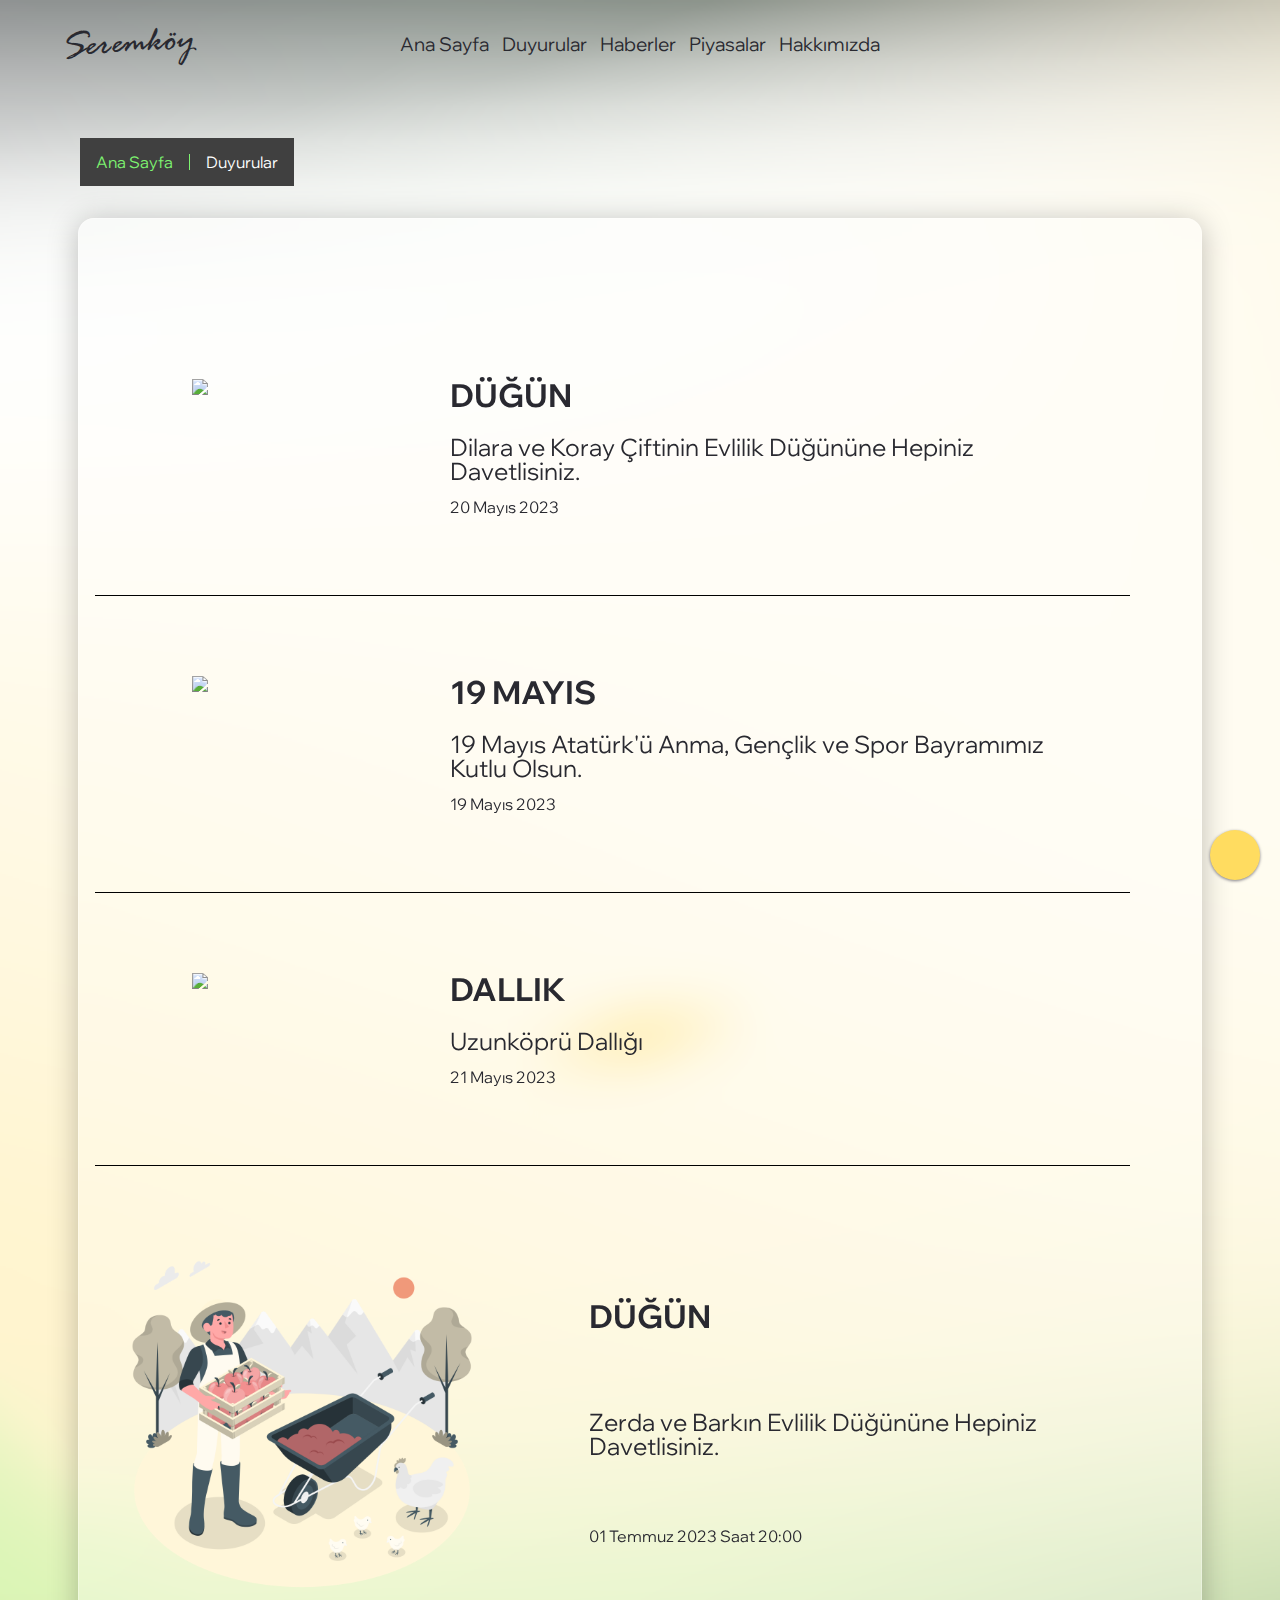
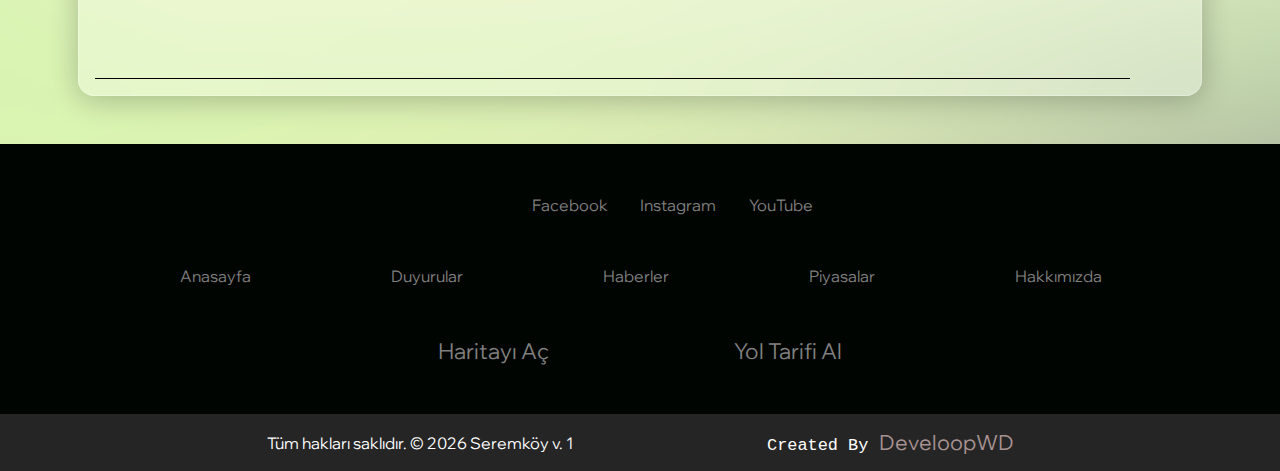
==== commit f52f1b89: "branch deneme" ====
--- a/duyurular.html
+++ b/duyurular.html
@@ -77,7 +77,7 @@
         </ul>
       </div>
       <div id="duyuru-cont-main">
-      
+      <div class="duyuruCont1">
       </div>
     </section>
     <footer>
@@ -100,7 +100,6 @@
             <li><a href="haberler.html">Haberler</a></li>
             <li><a href="piyasalar.html">Piyasalar</a></li>
             <li><a href="hakkimizda.html">Hakkımızda</a></li>
-            <li><a href="yonetim.html">Yönetim</a></li>
           </ul>
         </div>
         <div class="location">
--- a/css/style.css
+++ b/css/style.css
@@ -391,15 +391,15 @@
 .temp img{
   width: 50px;
 }
-main {
-  position: sticky;
+/* main {
+  position: relative;
   top: 0;
-  z-index: -1;
-}
+} */
 .home-area {
   display: flex;
   width: 100%;
   height: 90vh;
+  /* background: linear-gradient(to right, rgba(0,0,0,0.5),rgba(0,0,0,0.6)),url(/images/background.png); */
 }
 .home-area-l,
 .home-area-r {
@@ -416,33 +416,48 @@
   justify-content: center;
 }
 .text-area {
-  display: flex;
-  align-items: center;
+  text-align: left;
+  display: flex;
+  height: 60%;
+  padding-left:3rem;
+  justify-content: space-evenly;
   flex-direction: column;
-  gap: 1rem;
+  /* gap: 1rem; */
 }
 .home-area-l h1 {
-  font-weight: 500;
+  font-weight: 700;
   color: var(--dark);
-  font-size: 3.5vw;
+  font-size: 4.5vw;
+  text-shadow: 2px 2px 2px #303330;
 }
 .home-area-l p {
   color: #252525;
+  width: 90%;
+  word-spacing: 5px;
+  font-size: 1.5vw;
+}
+.home-area-l .home-page-buttons{
+  display: flex;
+  align-items: center;
   width: 70%;
-  font-size: 1.5vw;
-}
-.home-area-l p {
-  width: 50%;
+  gap: 2rem;
+}
+.home-area-l .home-page-buttons a{
+  padding: 1rem 2rem;
+  background-color: var(--dark);
+  border-radius: 1rem;
+  font-size: 1.4rem;
+  color: #efe;
 }
 .home-area-r img {
-  width: 45vw;
+  width: 40vw;
 }
 @keyframes slide {
   0% {
-    transform: translateX(1000px);
+    transform: translateY(1000px);
   }
   100% {
-    transform: translateX(200px);
+    transform: translateY(200px);
   }
 }
 .container {
@@ -1484,6 +1499,12 @@
   #mobile-toggle{
     display: block;
   }
+  #scrl{
+    width: 35px;
+    height: 35px;
+    font-size: 18px;
+
+  }
   #svg {
     width: 90%;
   }
@@ -1491,7 +1512,7 @@
     display: block;
   }
   .home-area {
-    flex-direction: column;
+    flex-direction: column-reverse;
   }
   .home-area-l,
   .home-area-r {
@@ -1502,8 +1523,16 @@
     width: 90%;
   }
   .text-area {
-    height: 40%;
+    height: 99%;
     width: 90%;
+    padding-left: 0.5rem ;
+  }
+  .home-area-l .home-page-buttons{
+    gap: 1rem;
+  }
+  .home-area-l .home-page-buttons a{
+    font-size: 1rem;
+    padding: 1rem;
   }
   .about-txt{
     max-width: 100%;
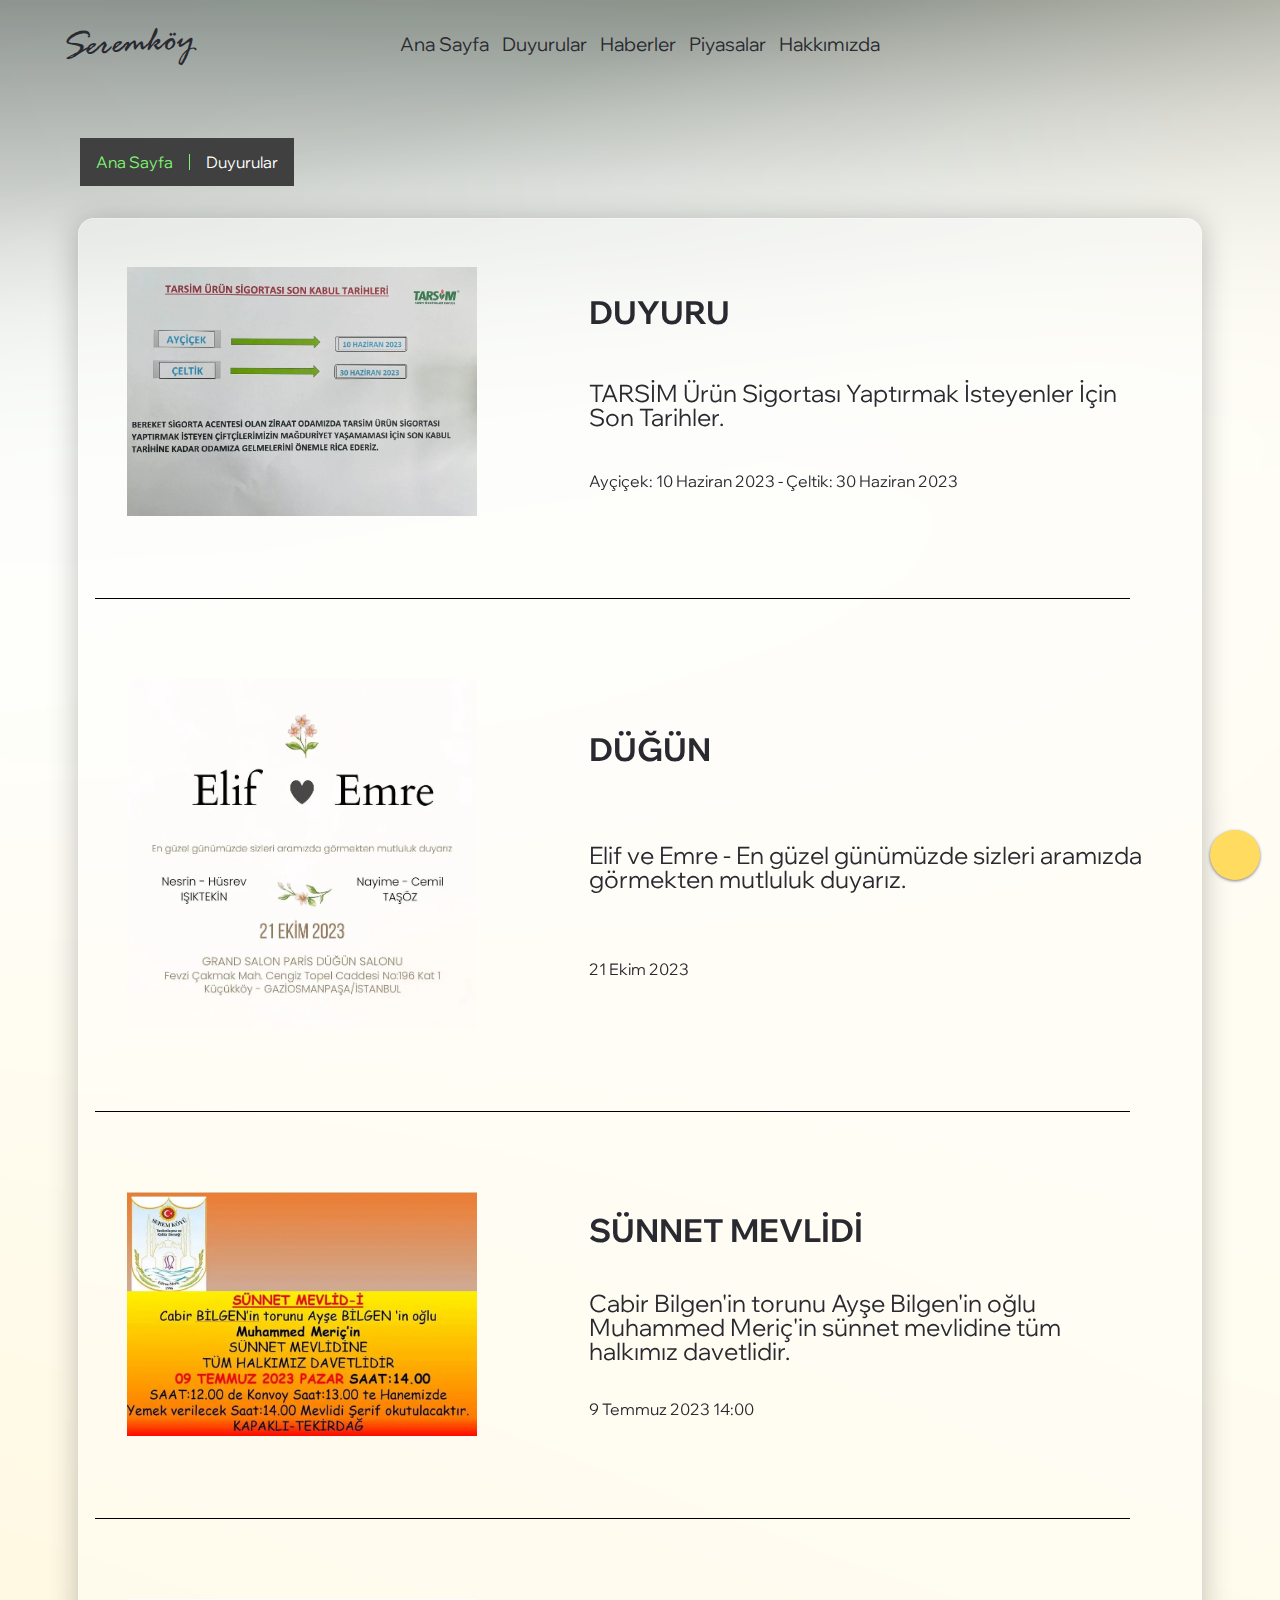
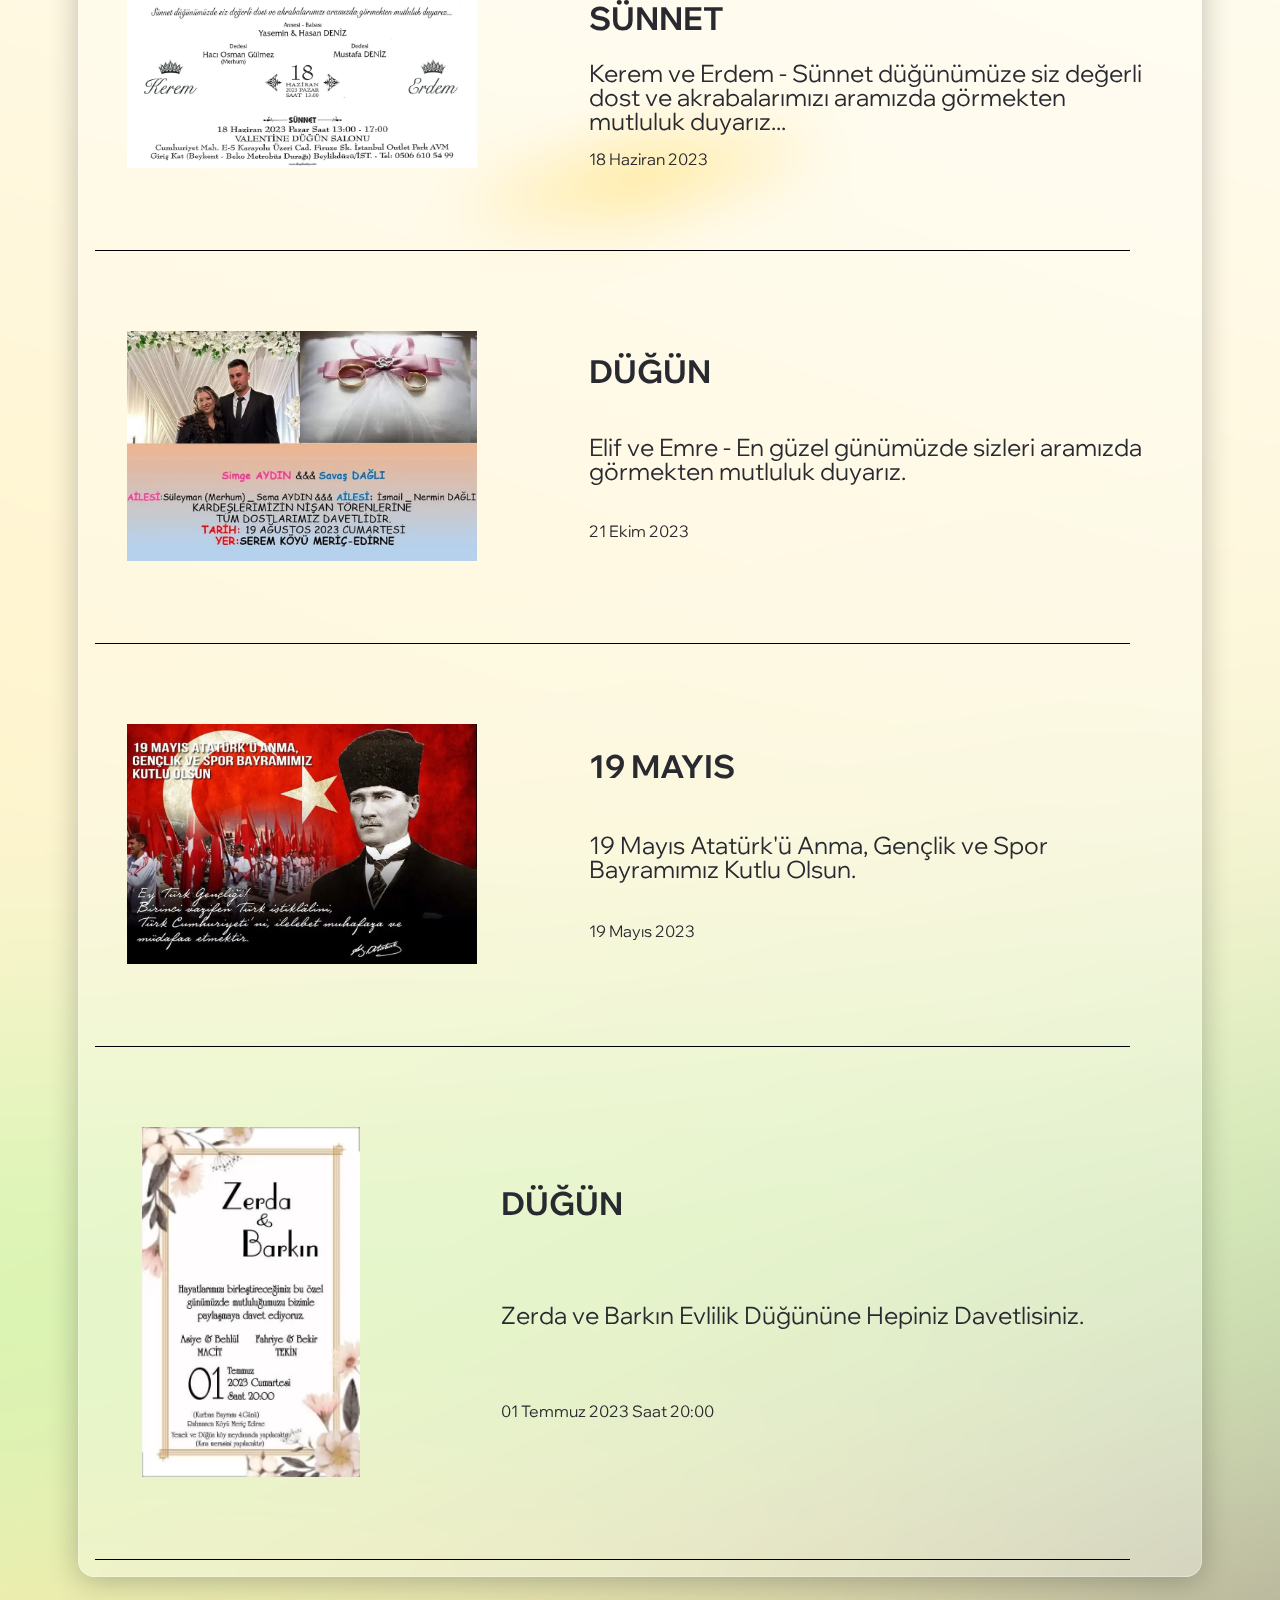
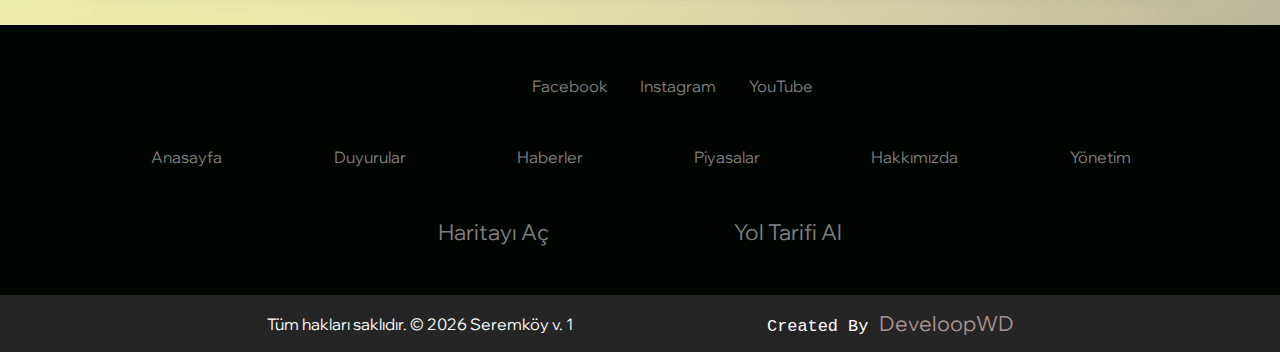
==== commit b6d2aaa9: "duyuru pop up eklendi" ====
--- a/duyurular.html
+++ b/duyurular.html
@@ -65,6 +65,10 @@
       </nav>
     </header>
     <section class="content-d">
+      <div id="popup">
+        <img src="" alt="" id="popup-img">
+        <span id="close-pop-img"><i class="fa-regular fa-rectangle-xmark"></i></span>
+      </div>
       <div class="title-nav">
         <ul>
           <li>
@@ -77,7 +81,7 @@
         </ul>
       </div>
       <div id="duyuru-cont-main">
-      <div class="duyuruCont1">
+      
       </div>
     </section>
     <footer>
@@ -100,6 +104,7 @@
             <li><a href="haberler.html">Haberler</a></li>
             <li><a href="piyasalar.html">Piyasalar</a></li>
             <li><a href="hakkimizda.html">Hakkımızda</a></li>
+            <li><a href="yonetim.html">Yönetim</a></li>
           </ul>
         </div>
         <div class="location">
--- a/css/style.css
+++ b/css/style.css
@@ -23,7 +23,7 @@
   font-family: 'Wix Madefor Display', sans-serif;
 }
 html {
-  background-image: url(../images/mesh-679.png);
+  background-image: url(../images/mesh-679.webp);
   background-size: cover;
   background-repeat: no-repeat;
   background-position: center center;
@@ -399,7 +399,7 @@
   display: flex;
   width: 100%;
   height: 90vh;
-  /* background: linear-gradient(to right, rgba(0,0,0,0.5),rgba(0,0,0,0.6)),url(/images/background.png); */
+  /* background: linear-gradient(to right, rgba(0,0,0,0.5),rgba(0,0,0,0.6)),url(/images/background.webp); */
 }
 .home-area-l,
 .home-area-r {
@@ -465,7 +465,7 @@
 }
 .container-d {
   color: var(--dark);
-  background-image: url("images/mesh-679.png");
+  background-image: url("images/mesh-679.webp");
   background-size: cover;
   background-repeat: no-repeat;
   background-position: center center;
@@ -473,7 +473,7 @@
 .container-d-i {
   height: 100vh;
   color: var(--dark);
-  background-image: url("images/mesh-679.png");
+  background-image: url("images/mesh-679.webp");
   background-size: cover;
   background-repeat: no-repeat;
   background-position: center center;
@@ -919,13 +919,13 @@
   background-repeat: no-repeat;
 }
 .duyuruIconCont1 {
-  background-image: url("images/muhtar4.png");
+  background-image: url("images/muhtar4.webp");
 }
 .duyuruIconCont2 {
-  background-image: url("images/yonetim8.png");
+  background-image: url("images/yonetim8.webp");
 }
 .duyuruIconCont3 {
-  background-image: url("images/developer5.png");
+  background-image: url("images/developer5.webp");
 }
 .duyuruTextCont {
   width: 70%;
@@ -957,42 +957,15 @@
 .duyuru-div{
     width: 350px;
 }
-.duyuru-img{
+.duyuru-image{
     max-width: 100%;
     cursor: zoom-in;
 }
 
-#popUp{
-    display: none;
-    width: 95%;
-    height: 95vh;
-    position: fixed;
-    display: flex;
-    align-items: center;
-    justify-content: center;
-    border-radius: 20px;
-    top: 50%;
-    left: 50%;
-    transform: translate(-50% ,-50%);
-    z-index: 111;
-    background-color: #0c0f00e1;
-}
-#p-image{
-    max-width: 70%;
-}
 .dik{
     aspect-ratio: 1.3;
 }
-#close{
-    position: absolute;
-    cursor: pointer;
-    top: 5%;
-    right: 5%;
-}
-#close i{
-    font-size: 30px;
-    color: #05e13c;
-}
+
 hr {
   width: 95%;
   border: 0;
@@ -1111,7 +1084,7 @@
 .page-title {
   width: 100%;
   background: linear-gradient(rgba(0, 0, 0, 0.2), rgba(0, 0, 0, 0.3)),
-    url(images/banner-bg.png);
+    url(images/banner-bg.webp);
   background-repeat: no-repeat;
   background-size: cover;
   background-position: bottom;
@@ -1258,6 +1231,34 @@
   width: 5%;
   cursor: pointer;
 }
+#popup{
+  display: none;
+  position: fixed;
+  justify-content: center;
+  align-items: center;
+  width: 95%;
+  height: 90%;
+  top: 50%;
+  left: 50%;
+  transform: translate(-50%,-50%);
+  background-color: #0f0e0de2;
+  z-index: 15;
+  box-shadow: 3px 3px 15px 50px #010501b6;
+}
+#popup span i{
+  position: absolute;
+  width: 50px;
+  height: 50px;
+  top:3%;
+  right: 3%;
+  font-size: 3rem;
+  cursor: pointer;
+  color: #05e13c;
+}
+#popup-img{
+  max-width: 70%;
+  max-height: 95%;
+}
 #hamburger span {
   display: block;
   width: 100%;
@@ -1505,8 +1506,9 @@
     font-size: 18px;
 
   }
-  #svg {
-    width: 90%;
+  #popup-img{
+    max-width: 90%;
+    aspect-ratio: 2/2;
   }
   .mobile-menu {
     display: block;
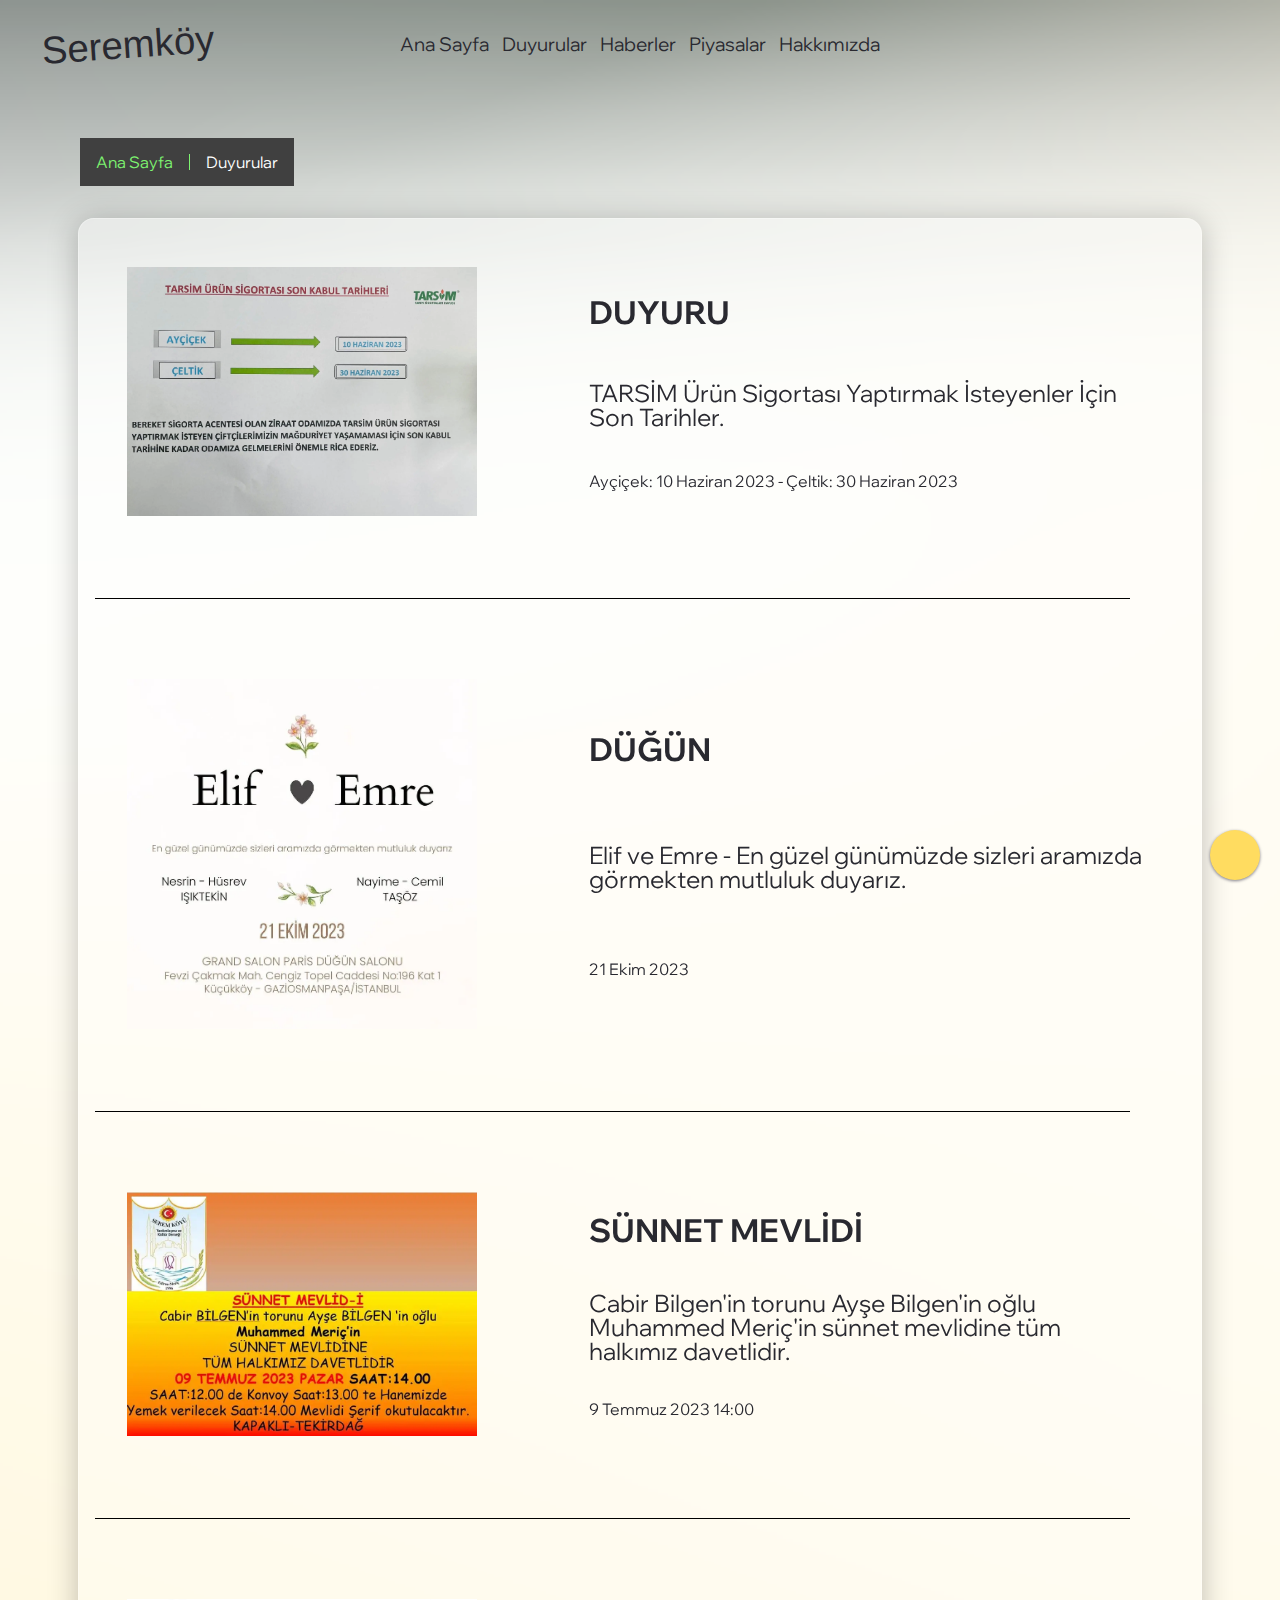
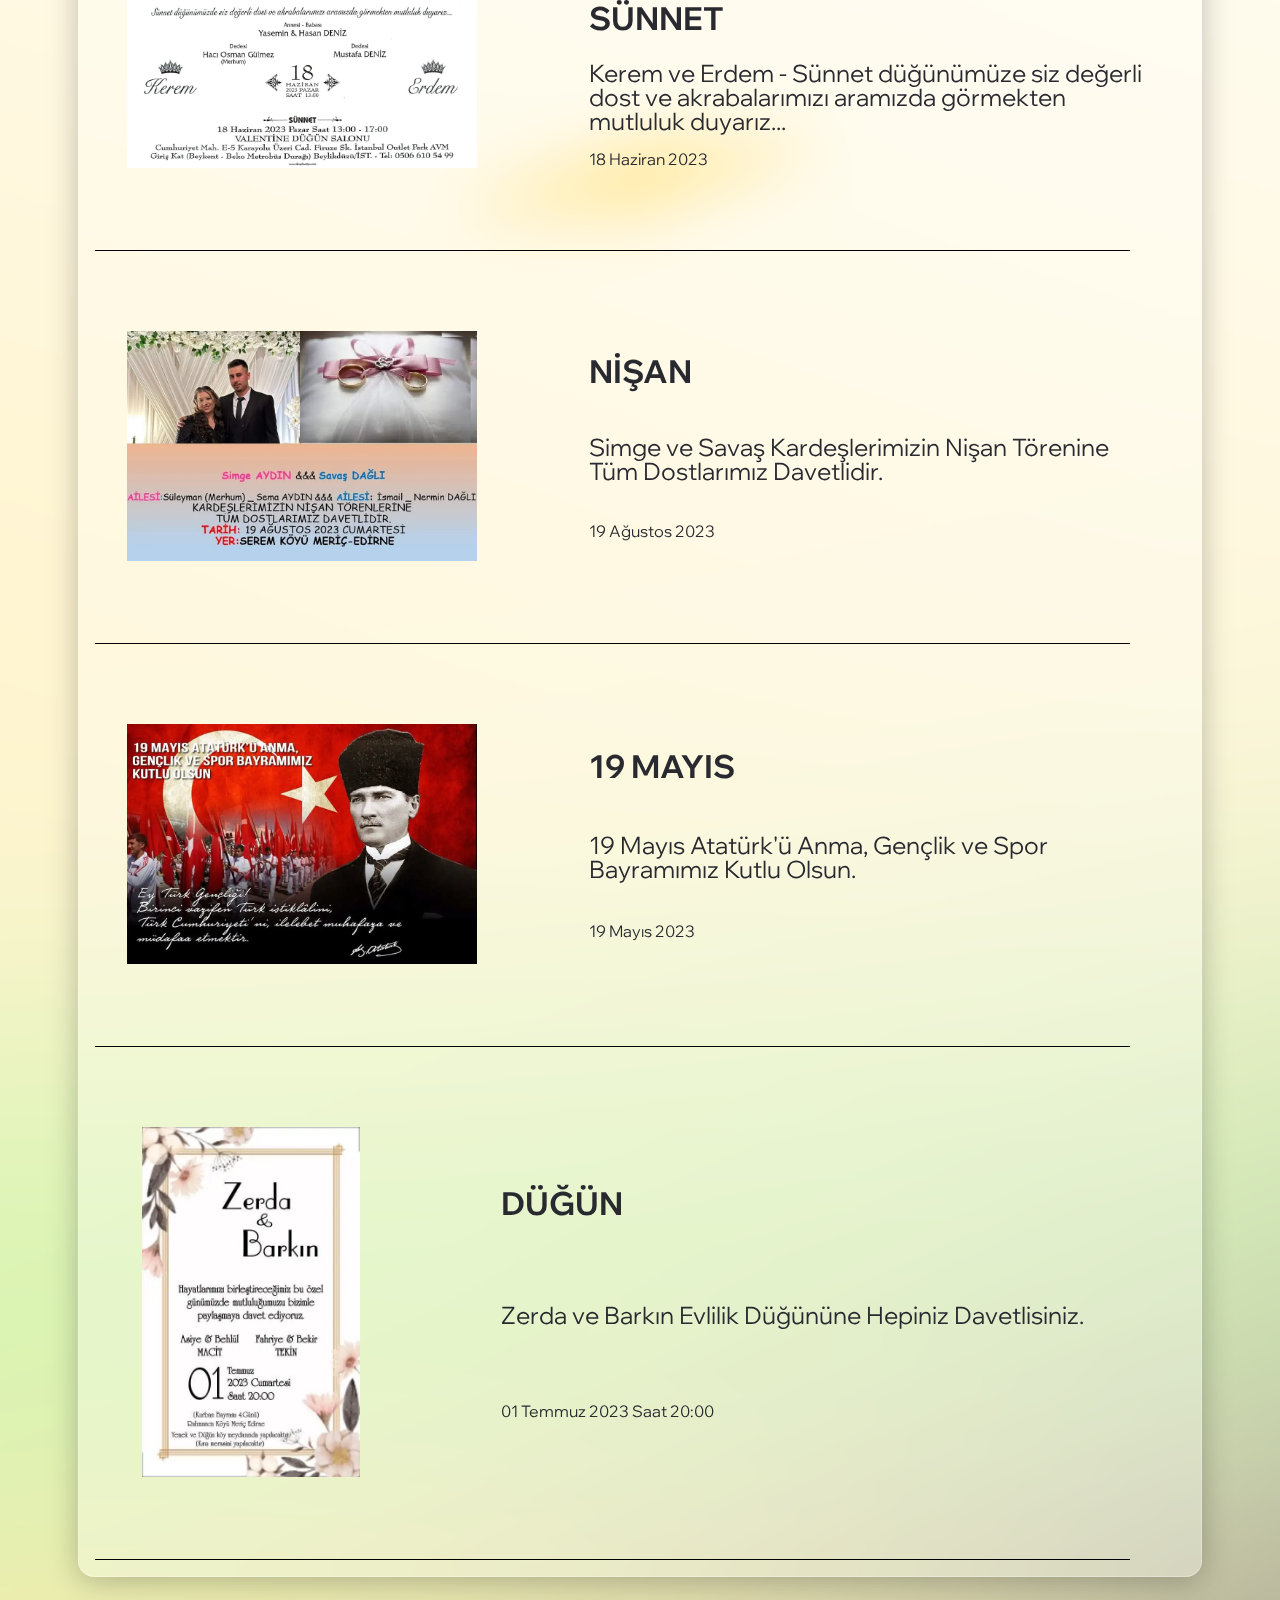
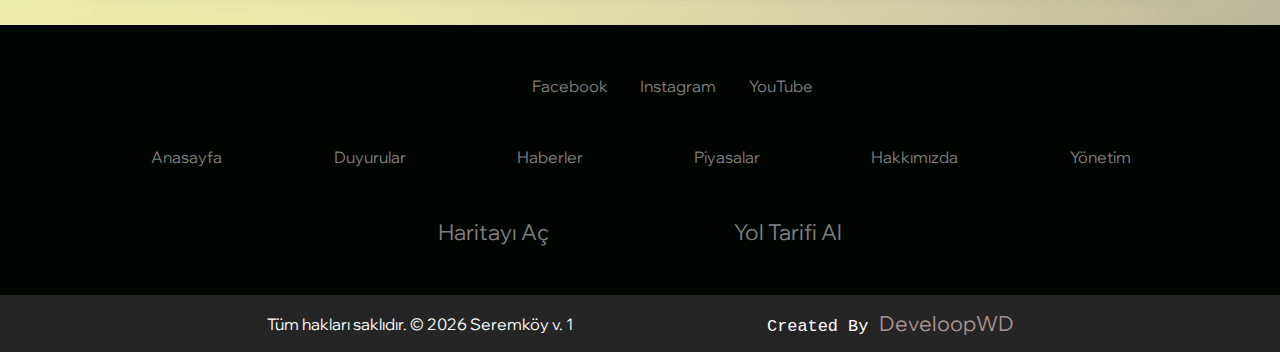
==== commit 86edae91: "performance fix" ====
--- a/duyurular.html
+++ b/duyurular.html
@@ -39,7 +39,7 @@
         <div id="weather-cont" class="desk-weather">
         </div>
         <div class="mobile-menu">
-          <button id="mobile-toggle" style="background: transparent;" onclick="MobileNav()">
+          <button id="mobile-toggle" style="background: transparent;" onclick="MobileNav()" aria-label="Mobil Navigasyonu Aç">
             <i class="fa-solid fa-ellipsis" id="mTog"></i>
           </button>
           <div class="menu-list" id="mobile-menu">
--- a/css/style.css
+++ b/css/style.css
@@ -1,14 +1,13 @@
 
   @import url('https://fonts.googleapis.com/css2?family=Wix+Madefor+Display:wght@400;500;600;700&display=swap');
 
-@font-face {
-  font-family: "Rage Italic";
-  src: url("../fonts/RageItalicRegular.ttf") format("embedded-opentype"),
-    url("../fonts/RageItalicRegular.ttf") format("woff2"),
-    url("../fonts/RageItalicRegular.ttf") format("woff"),
-    url("../fonts/RageItalicRegular.ttf") format("truetype"),
-    url("../fonts/RageItalicRegular.ttf") format("svg");
-}
+  @font-face {
+    font-family: 'RageItalicRegular';
+    src: url('/fonts/RageItalicRegular.ttf') format('truetype');
+    font-display: swap;
+  }
+  
+
 * {
   margin: 0;
   padding: 0;
@@ -517,6 +516,7 @@
   right: 20px;
   filter: drop-shadow(0rem 0.1rem 0.1rem rgba(0, 0, 30, 0.5));
   z-index: 1;
+  cursor: pointer;
 }
 #scrl:hover > i {
   animation: bounce 1.5s ease infinite;
@@ -1521,9 +1521,6 @@
     width: 100%;
     justify-content: center;
   }
-  .video-area iframe{
-    width: 90%;
-  }
   .text-area {
     height: 99%;
     width: 90%;
@@ -1568,7 +1565,7 @@
     text-align: center;
   }
   .duyuruTextCont {
-    max-width: 70%;
+    width: 95%;
     padding-left: 0;
   }
   .duyuruCont1 {
@@ -1577,6 +1574,7 @@
     align-items: center;
     justify-content: center;
     text-align: center;
+    padding: 1rem;
   }
   .mobile-toggle {
     display: block;
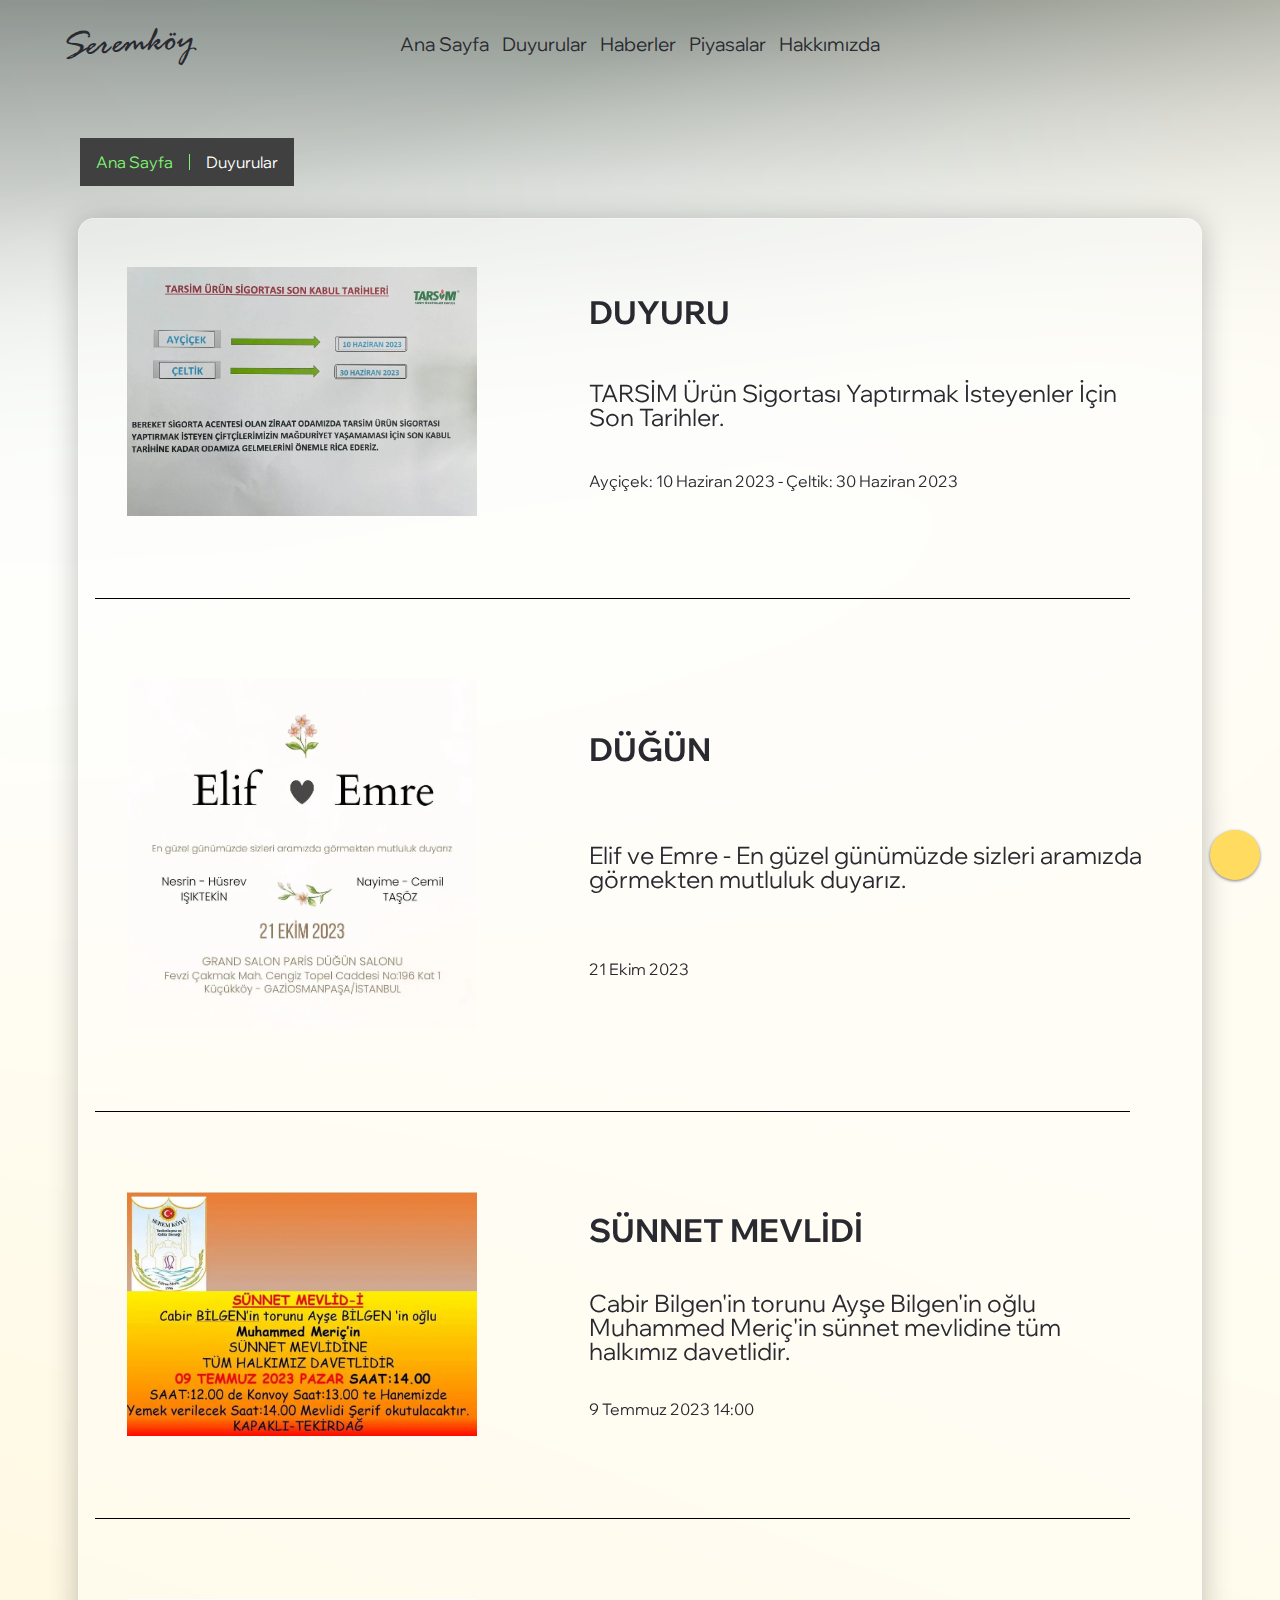
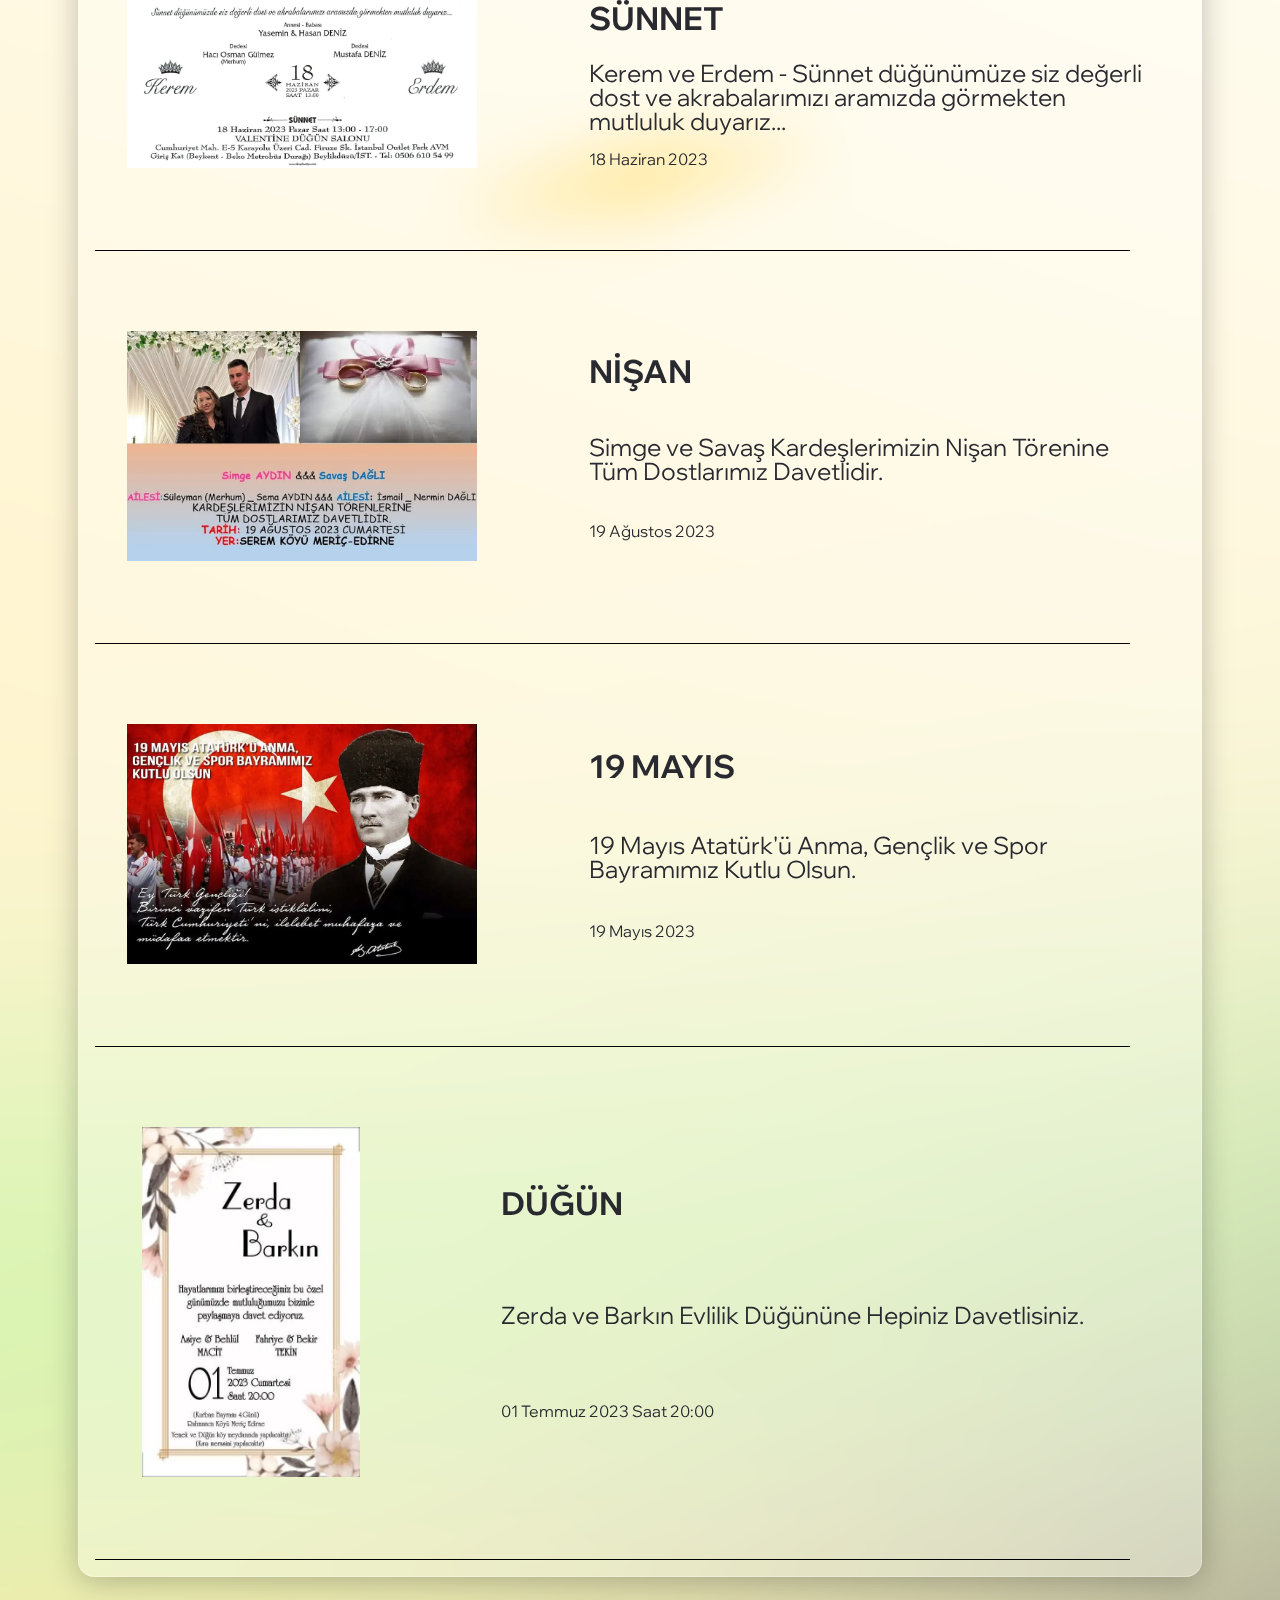
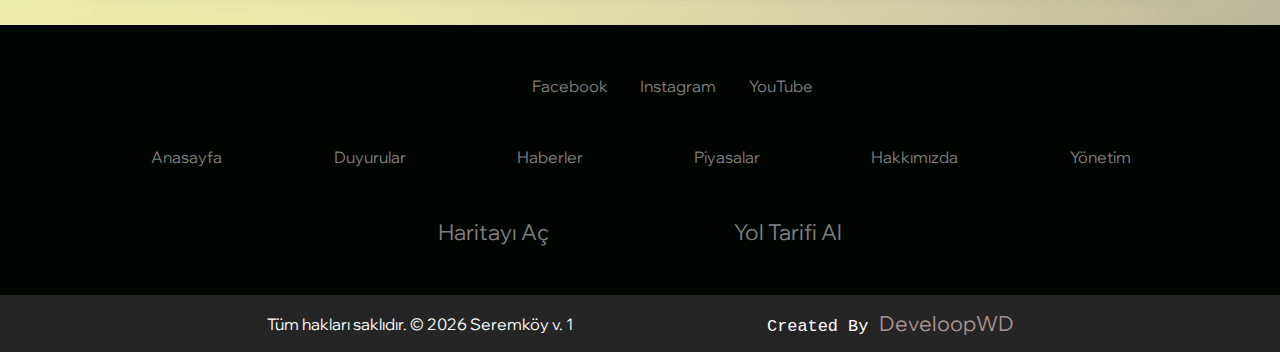
==== commit 471df745: "performance fix" ====
--- a/duyurular.html
+++ b/duyurular.html
@@ -18,8 +18,7 @@
 </head>
 
 <body>
-  <a href="javascript:void(0)" id="scrl"><i class="fa-solid fa-arrow-up"></i></a>
-  <div class="container-d">
+  <span id="scrl"><i class="fa-solid fa-arrow-up"></i></span>  <div class="container-d">
     <header>
        <nav>
         <div class="logo">
--- a/css/style.css
+++ b/css/style.css
@@ -1,12 +1,11 @@
-
-  @import url('https://fonts.googleapis.com/css2?family=Wix+Madefor+Display:wght@400;500;600;700&display=swap');
-
-  @font-face {
-    font-family: 'RageItalicRegular';
-    src: url('/fonts/RageItalicRegular.ttf') format('truetype');
-    font-display: swap;
-  }
-  
+@import url('https://fonts.googleapis.com/css2?family=Wix+Madefor+Display:wght@400;500;600;700&display=swap');
+
+@font-face {
+  font-family: 'Rage Italic';
+  src: url('../fonts/RageItalicRegular.ttf') format('truetype');
+  font-display: swap;
+}
+
 
 * {
   margin: 0;
@@ -18,15 +17,16 @@
   list-style: none;
   vertical-align: baseline;
   text-decoration: none;
-  /* font-family: "Nunito", sans-serif; */
   font-family: 'Wix Madefor Display', sans-serif;
 }
+
 html {
   background-image: url(../images/mesh-679.webp);
   background-size: cover;
   background-repeat: no-repeat;
   background-position: center center;
 }
+
 article,
 aside,
 details,
@@ -40,17 +40,21 @@
 section {
   display: block;
 }
+
 body {
   line-height: 1;
 }
+
 ol,
 ul {
   list-style: none;
 }
+
 blockquote,
 q {
   quotes: none;
 }
+
 blockquote:before,
 blockquote:after,
 q:before,
@@ -58,10 +62,12 @@
   content: "";
   content: none;
 }
+
 table {
   border-collapse: collapse;
   border-spacing: 0;
 }
+
 :root {
   --primary: #fff;
   --dark: #292930;
@@ -69,13 +75,16 @@
   --green: #7ef470;
   --gradient: linear-gradient(180deg, #36363e 0, #292930 100%);
 }
-::selection{
+
+::selection {
   background-color: #bccba8;
 }
+
 header {
   display: flex;
   height: 10vh;
 }
+
 header nav {
   display: flex;
   align-items: center;
@@ -84,100 +93,116 @@
   width: 100%;
   z-index: 1;
 }
+
 header nav ul {
   display: flex;
 }
 
 /* HAKKIMIZDA SECTION START */
-.info-div{
+.info-div {
   width: 95%;
 }
-.info-div img{
+
+.info-div img {
   max-width: 350px;
   border-radius: 20px;
   box-shadow: 0px 0px 10px 1px #252525;
 }
-.info-right{
+
+.info-right {
   display: flex;
   gap: 2em;
   padding: 1em 0;
   border-bottom: 2px solid #252525;
 }
-.info-left{
+
+.info-left {
   display: flex;
   flex-direction: row-reverse;
   gap: 2em;
   padding: 1em 0;
   border-bottom: 2px solid #252525;
 }
-.info-txt{
+
+.info-txt {
   display: flex;
   flex-direction: column;
   gap: 1em;
   text-align: left;
 }
-.info-txt h3{
+
+.info-txt h3 {
   text-align: center;
   font-size: 2em;
   font-weight: bold;
 }
-.info-txt p{
+
+.info-txt p {
   letter-spacing: 0.5px;
   word-spacing: 5px;
 }
-.tablo{
+
+.tablo {
   display: flex;
   flex-direction: column;
   gap: 2em;
   align-items: center;
   justify-content: center;
 }
-.tablo h3{
+
+.tablo h3 {
   font-size: 2.5em;
   margin: 1em 0 0 0;
 }
+
 table {
-    border-collapse: collapse;
-    width: 50%;
-    font-family: Arial, sans-serif;
-    border: 2px solid #252525;
-
-}
-  tr{
-    transition: 350ms ease;
-  }
-th, td {
-    border: 1px solid #9b8a8a;
-    padding: 8px;
-    text-align: center;
-}
-  
+  border-collapse: collapse;
+  width: 50%;
+  font-family: Arial, sans-serif;
+  border: 2px solid #252525;
+
+}
+
+tr {
+  transition: 350ms ease;
+}
+
+th,
+td {
+  border: 1px solid #9b8a8a;
+  padding: 8px;
+  text-align: center;
+}
+
 th {
-    background-color: #f2f2f2;
-    font-weight: bold;
-  }
-  
+  background-color: #f2f2f2;
+  font-weight: bold;
+}
+
 tr:nth-child(even) {
-    background-color: #5c9808;
-    color: #eee5df;
-}
-tr:nth-child(even) td:first-child{
+  background-color: #5c9808;
+  color: #eee5df;
+}
+
+tr:nth-child(even) td:first-child {
   font-weight: bold;
   color: #eee5df;
 }
-tr:nth-child(odd) td:first-child{
+
+tr:nth-child(odd) td:first-child {
   font-weight: bold;
   color: #0e1e05;
 }
+
 tr:hover {
-    background-color: #7acd1b;
-    color: #0f0e0d !important;
+  background-color: #7acd1b;
+  color: #0f0e0d !important;
 }
 
 
 /* HAKKIMIZDA SECTION END */
 /* POP-UP Section */
-.pop-up{
+.pop-up {
   position: fixed;
   display: flex;
   flex-direction: column;
@@ -186,7 +211,7 @@
   gap: 3rem;
   top: -50%;
   left: 50%;
-  transform: translate(-50%,-50%);
+  transform: translate(-50%, -50%);
   background-color: #1d1f1dbb;
   backdrop-filter: blur(10px);
   border-radius: 15px;
@@ -195,12 +220,13 @@
   width: 75%;
   height: 72vh;
   opacity: 0;
-  padding:3rem 1rem;
+  padding: 3rem 1rem;
   transform: scale(0);
   transition: all 0.8s;
   overflow: hidden;
   z-index: 3;
 }
+
 .pop-up.show {
   top: 50%;
   left: 50%;
@@ -208,24 +234,28 @@
   opacity: 1;
   transform: translate(-50%, -50%);
 }
-.pop-up h1{
+
+.pop-up h1 {
   font-size: 4rem;
   font-family: 'Wix Madefor Display', sans-serif;
   font-weight: 600;
   color: #05e13c;
   transition: all 0.8s;
 }
-#pop-header{
+
+#pop-header {
   font-size: 3rem;
   font-family: 'Wix Madefor Display', sans-serif;
   transition: all 0.8s;
 }
-#pop-text{
+
+#pop-text {
   font-size: 1.5rem;
   line-height: 1.7rem;
   transition: all 0.8s;
 }
-#close-pop{
+
+#close-pop {
   position: absolute;
   top: 5%;
   width: 45px;
@@ -235,10 +265,12 @@
   right: 5%;
   cursor: pointer;
 }
-#close-pop i{
+
+#close-pop i {
   font-size: 2rem;
 }
-#progress-bar{
+
+#progress-bar {
   left: 0;
   top: 0;
   border-top-left-radius: 10px;
@@ -247,53 +279,66 @@
   background-color: red;
   transition: 1.5s cubic-bezier(0.175, 0.885, 0.32, 1.275);
 }
+
 /* Pop-Up Seciton End */
 .logo {
   flex: 20%;
   text-align: center;
 }
+
 .logo:hover {
   animation: logo-shadow-switch 2s ease-in-out infinite;
 }
+
 @keyframes logo-shadow-switch {
   from {
     filter: drop-shadow(0 2px 0 #ffe179) drop-shadow(2px 2px 0 #72b579);
   }
+
   50% {
     filter: drop-shadow(0 2px 0 #ffe179) drop-shadow(2px 2px 0 #a58167);
   }
+
   to {
     filter: drop-shadow(0 2px 0 #ffe179) drop-shadow(2px 2px 0 #72b579);
   }
 }
+
 .logo a {
   color: var(--dark);
   transition: 300ms ease-in;
 }
+
 .logo a:hover {
   transform: scale(1.09);
 }
+
 .logo h4 {
   font-size: clamp(1.5rem, 3vw, 2.8rem);
   font-family: "rage italic", sans-serif;
   transform: rotateZ(-4deg);
 }
+
 .navigation {
   flex: 60%;
   display: flex;
   justify-content: center;
 }
+
 .contact {
   flex: 20%;
   text-align: center;
   cursor: pointer;
 }
+
 .contact a {
   color: inherit;
 }
+
 h3 {
   text-align: center;
 }
+
 .nav,
 .contact {
   text-decoration: none;
@@ -302,9 +347,11 @@
   font-size: clamp(0.75rem, 2vw, 1.2rem);
   padding: 0.5vw;
 }
+
 .navigation ul li a:hover {
   animation: navButtonHover-reverse 250ms ease 1 forwards;
 }
+
 .navigation ul li a::before {
   content: "";
   position: absolute;
@@ -318,55 +365,70 @@
   transition: transform 150ms ease-out, box-shadow 150ms ease-out 150ms;
   z-index: -1;
 }
+
 .navigation ul li a:hover::before {
   animation: navButtonHover 250ms ease 1 forwards;
   box-shadow: rgba(114, 181, 121, 0.4) 0 4px, rgba(165, 129, 103, 0.3) 0 8px;
   background-color: hsl(0 0 100% / 75%);
 }
+
 @keyframes navButtonHover {
   0% {
     transform: scale(0, 0.3);
   }
+
   20% {
     transform: scale(0.3, 0.3);
   }
+
   40% {
     transform: scale(0.6, 0.3);
   }
+
   60% {
     transform: scale(1, 0.3);
   }
+
   80% {
     transform: scale(1, 0.6);
   }
+
   100% {
     transform: scale(1, 1);
   }
 }
+
 @keyframes navButtonHover-reverse {
-  0%{
+  0% {
     transform: scale(1, 1);
   }
+
   20% {
     transform: scale(1, 0.6);
   }
+
   40% {
     transform: scale(1, 0.3);
   }
+
   60% {
     transform: scale(0.6, 0.3);
   }
+
   80% {
     transform: scale(0.3, 0.3);
   }
+
   100% {
     transform: scale(0, 0.3);
   }
 }
+
 .buttons {
   gap: 30px;
   display: flex;
 }
+
 .buttons a i {
   color: #252525;
   transition: 0.3s;
@@ -374,22 +436,26 @@
   border-radius: 20px;
   background-color: coral;
 }
+
 .buttons a i:hover {
   transform: scale(1.09);
 }
-#weather-cont{
+
+#weather-cont {
   text-align: center;
   flex: 20%;
 }
-.temp{
+
+.temp {
   display: flex;
   align-items: center;
   justify-content: center;
 }
 
-.temp img{
+.temp img {
   width: 50px;
 }
+
 /* main {
   position: relative;
   top: 0;
@@ -400,6 +466,7 @@
   height: 90vh;
   /* background: linear-gradient(to right, rgba(0,0,0,0.5),rgba(0,0,0,0.6)),url(/images/background.webp); */
 }
+
 .home-area-l,
 .home-area-r {
   display: flex;
@@ -407,6 +474,7 @@
   width: 50%;
   align-items: center;
 }
+
 .home-area-l {
   width: 50%;
   text-align: center;
@@ -414,54 +482,64 @@
   align-items: center;
   justify-content: center;
 }
+
 .text-area {
   text-align: left;
   display: flex;
   height: 60%;
-  padding-left:3rem;
+  padding-left: 3rem;
   justify-content: space-evenly;
   flex-direction: column;
   /* gap: 1rem; */
 }
+
 .home-area-l h1 {
   font-weight: 700;
   color: var(--dark);
   font-size: 4.5vw;
   text-shadow: 2px 2px 2px #303330;
 }
+
 .home-area-l p {
   color: #252525;
   width: 90%;
   word-spacing: 5px;
   font-size: 1.5vw;
 }
-.home-area-l .home-page-buttons{
+
+.home-area-l .home-page-buttons {
   display: flex;
   align-items: center;
   width: 70%;
   gap: 2rem;
 }
-.home-area-l .home-page-buttons a{
+
+.home-area-l .home-page-buttons a {
   padding: 1rem 2rem;
   background-color: var(--dark);
   border-radius: 1rem;
   font-size: 1.4rem;
   color: #efe;
 }
+
 .home-area-r img {
   width: 40vw;
 }
+
 @keyframes slide {
   0% {
     transform: translateY(1000px);
   }
+
   100% {
     transform: translateY(200px);
   }
 }
+
 .container {
   color: var(--dark);
 }
+
 .container-d {
   color: var(--dark);
   background-image: url("images/mesh-679.webp");
@@ -469,6 +547,7 @@
   background-repeat: no-repeat;
   background-position: center center;
 }
+
 .container-d-i {
   height: 100vh;
   color: var(--dark);
@@ -477,18 +556,21 @@
   background-repeat: no-repeat;
   background-position: center center;
 }
-.video-area{
+
+.video-area {
   background-color: var(--dark);
   display: flex;
   flex-direction: column;
   gap: 20px;
 }
-.video-area h3{
+
+.video-area h3 {
   font-size: 2rem;
   color: var(--primary);
   font-family: 'Wix Madefor Display', sans-serif;
 }
-.video-area .videos{
+
+.video-area .videos {
   display: flex;
   padding: 2rem 0;
   align-items: center;
@@ -498,9 +580,11 @@
   height: fit-content;
   flex-wrap: wrap;
 }
-.video-area iframe{
+
+.video-area iframe {
   border-radius: 20px;
 }
+
 #scrl {
   display: flex;
   align-items: center;
@@ -518,32 +602,41 @@
   z-index: 1;
   cursor: pointer;
 }
-#scrl:hover > i {
+
+#scrl:hover>i {
   animation: bounce 1.5s ease infinite;
 }
+
 @keyframes bounce {
+
   0%,
   20%,
   80%,
   100% {
     transform: translateY(0);
   }
+
   40% {
     transform: translateY(15px);
   }
+
   50% {
     transform: translateY(-15px);
   }
+
   60% {
     transform: translateY(10px);
   }
+
   70% {
     transform: translateY(-5px);
   }
+
   80% {
     transform: translateY(3px);
   }
 }
+
 .content {
   height: 100vh;
   display: flex;
@@ -554,14 +647,17 @@
   padding: 3rem 0;
   gap: 5rem;
 }
+
 .contentH {
   font-size: clamp(20px, 2vw, 25px);
   font-weight: 500;
 }
+
 .contentP {
   font-size: clamp(15px, 1.8vw, 20px);
   font-weight: 100;
 }
+
 .contCardMain {
   display: flex;
   flex-direction: row;
@@ -569,10 +665,12 @@
   width: 60vw;
   gap: 5rem;
 }
+
 .contHeader {
   color: var(--primary);
   text-align: center;
 }
+
 .contCard {
   background: linear-gradient(#36363e 0, #292930 100%);
   border: 1px solid #424245;
@@ -580,6 +678,7 @@
   flex: 1 1 40%;
   padding: 2rem;
 }
+
 .contCard a {
   display: flex;
   flex-flow: column wrap;
@@ -587,25 +686,31 @@
   gap: 1rem;
   cursor: pointer;
 }
+
 .ani-b {
   position: relative;
   padding: 3px;
 }
+
 .ani-b span {
   z-index: 1;
   position: relative;
 }
-.contCard:hover > .ani-b::before {
+
+.contCard:hover>.ani-b::before {
   animation: deneme 1s linear infinite;
 }
+
 @keyframes deneme {
   0% {
     background-position: -150px;
   }
+
   100% {
     background-position: 0 0;
   }
 }
+
 .ani-b::before {
   content: "";
   position: absolute;
@@ -617,26 +722,33 @@
   z-index: 1;
   border-radius: 50%;
 }
+
 @keyframes border {
   0% {
     border: 3px solid #7ef470;
   }
+
   20% {
     border: 3px solid #ad610b;
   }
+
   40% {
     border: 3px solid #ccd8cb;
   }
+
   60% {
     border: 3px solid #22128b;
   }
+
   80% {
     border: 3px solid #0f8502;
   }
+
   100% {
     border: 1px solid #010501;
   }
 }
+
 .icon {
   background-color: #292930;
   padding: 0.5vw;
@@ -646,6 +758,7 @@
   z-index: 5;
   font-size: 2em;
 }
+
 .icon2 {
   color: var(--primary);
   background: var(--dark);
@@ -653,10 +766,12 @@
   width: 90%;
   height: 90%;
 }
+
 .icon2::before {
   position: relative;
   top: 25%;
 }
+
 .cardIcon {
   width: 50px;
   height: 50px;
@@ -669,6 +784,7 @@
   position: relative;
   isolation: isolate;
 }
+
 .cardIcon::before {
   content: "";
   position: absolute;
@@ -685,6 +801,7 @@
   animation: content-border-rotate 2s linear infinite;
   z-index: -1;
 }
+
 .contCardH2 {
   text-align: center;
   margin-block-end: 0.67em;
@@ -692,18 +809,21 @@
   font-size: clamp(15px, 1.8vw, 20px);
   font-weight: 500;
 }
+
 @-webkit-keyframes content-border-rotate {
   from {
     -webkit-transform: rotate(0);
     -o-transform: rotate(0);
     transform: rotate(0);
   }
+
   to {
     -webkit-transform: rotate(360deg);
     -o-transform: rotate(360deg);
     transform: rotate(360deg);
   }
 }
+
 @keyframes content-border-rotate {
   from {
     -ms-transform: rotate(0);
@@ -712,6 +832,7 @@
     -o-transform: rotate(0);
     transform: rotate(0);
   }
+
   to {
     -ms-transform: rotate(360deg);
     -moz-transform: rotate(360deg);
@@ -720,16 +841,19 @@
     transform: rotate(360deg);
   }
 }
+
 .fa-xl {
   line-height: unset !important;
   vertical-align: unset !important;
 }
+
 .contCardH {
   flex: 1;
   color: #fff;
   font-size: clamp(15px, 1.8vw, 20px);
   font-weight: 500;
 }
+
 .contCardP {
   flex: 1;
   color: #fff;
@@ -737,6 +861,7 @@
   font-weight: 100;
   text-align: center;
 }
+
 #duyuru-cont-main {
   display: flex;
   align-items: center;
@@ -756,6 +881,7 @@
   row-gap: 3rem;
   padding: 1rem;
 }
+
 .piyasalar-cont-main {
   display: flex;
   align-items: center;
@@ -768,46 +894,56 @@
   row-gap: 3rem;
   padding: 1rem;
 }
-.index-weather{
-    width: 100%;
-    padding: 5%;
-    background-color: #292930;
-}
+
+.index-weather {
+  width: 100%;
+  padding: 5%;
+  background-color: #292930;
+}
+
 .piyasalar-cont-main h1 {
   font-weight: 600;
   padding-bottom: 1rem;
 }
+
 .forex-cont {
   flex: 40%;
   width: 100%;
   height: 600px;
 }
+
 .forex {
   width: 100%;
   height: 100%;
 }
+
 .bist-cont {
   flex: 40%;
   width: 100%;
   height: 600px;
 }
+
 .market {
   width: 100%;
   height: 100%;
 }
+
 .crypto-cont {
   flex: 100%;
   width: 100%;
 }
+
 .weather-cont {
   flex: 100%;
   width: 100%;
 }
+
 .weather {
   width: 100%;
   background-color: #1e222d;
   margin: 0 auto;
 }
+
 .content-d {
   min-height: 60vh;
   display: flex;
@@ -818,6 +954,7 @@
   background-repeat: no-repeat;
   background-position: bottom;
 }
+
 #contCardMain {
   display: flex;
   flex-wrap: wrap;
@@ -831,6 +968,7 @@
   margin: 0 auto;
   background-color: hsl(0 0 100% / 75%);
 }
+
 .card {
   width: 18rem;
   height: 31rem;
@@ -841,12 +979,14 @@
   box-shadow: 0 0 5px 0 rgb(19, 17, 17);
   border-radius: 3%;
 }
+
 .news-img {
   border-radius: 8px;
   height: 200px;
   object-fit: cover;
   /* box-shadow: 0px 0px 5px 0px #010501; */
 }
+
 .newsContent {
   margin: 1rem;
   display: flex;
@@ -854,12 +994,13 @@
   gap: 1rem;
 }
 
-#hbr p{
+#hbr p {
   overflow: hidden;
   display: -webkit-box;
   -webkit-line-clamp: 4;
   -webkit-box-orient: vertical;
 }
+
 .bold {
   font-weight: 800;
   overflow: hidden;
@@ -867,6 +1008,7 @@
   -webkit-line-clamp: 2;
   -webkit-box-orient: vertical;
 }
+
 .newsLink {
   background-color: #333333;
   color: #ffffff;
@@ -877,7 +1019,7 @@
   border: 1px solid #0e1e05;
   cursor: pointer;
   box-shadow: 0 5px 0 #555555;
-  transition:  0.3s ease;
+  transition: 0.3s ease;
 }
 
 .newsLink:hover {
@@ -888,13 +1030,6 @@
   box-shadow: 0 3px 0 #555555;
 }
 
-/* .duyuruCont {
-  display: flex;
-  flex-direction: row;
-  padding: 2rem;
-  gap: 2rem;
-  width: 50%;
-} */
 .duyuruCont1 {
   width: 100%;
   display: flex;
@@ -918,15 +1053,19 @@
   background-size: contain;
   background-repeat: no-repeat;
 }
+
 .duyuruIconCont1 {
   background-image: url("images/muhtar4.webp");
 }
+
 .duyuruIconCont2 {
   background-image: url("images/yonetim8.webp");
 }
+
 .duyuruIconCont3 {
   background-image: url("images/developer5.webp");
 }
+
 .duyuruTextCont {
   width: 70%;
   display: flex;
@@ -937,33 +1076,38 @@
   text-align: left;
   padding-left: 5rem;
 }
-.duyuruText{
+
+.duyuruText {
   font-size: 1.5rem;
 }
 
-.about img{
+.about img {
   width: 650px;
   border-radius: 20px;
   border: 3px solid black;
 }
-.about-txt{
+
+.about-txt {
   max-width: 80%;
 }
+
 .duyuruBaslik {
   padding-bottom: 0.5rem;
   font-weight: 700;
   font-size: 2em;
 }
-.duyuru-div{
-    width: 350px;
-}
-.duyuru-image{
-    max-width: 100%;
-    cursor: zoom-in;
-}
-
-.dik{
-    aspect-ratio: 1.3;
+
+.duyuru-div {
+  width: 350px;
+}
+
+.duyuru-image {
+  max-width: 100%;
+  cursor: zoom-in;
+}
+
+.dik {
+  aspect-ratio: 1.3;
 }
 
 hr {
@@ -971,14 +1115,17 @@
   border: 0;
   border-bottom: 1px solid black;
 }
+
 .contentH {
   font-size: clamp(20px, 2vw, 25px);
   font-weight: 500;
 }
+
 .contentP {
   font-size: clamp(15px, 1.8vw, 20px);
   font-weight: 100;
 }
+
 .footer-main {
   display: flex;
   align-items: center;
@@ -990,67 +1137,79 @@
   background-color: #010501;
   padding: 20px 50px;
 }
+
 .bottom-text {
   width: 100%;
 }
+
 .social-links ul {
   width: 100%;
   gap: 15%;
   text-align: center;
   display: flex;
 }
+
 .face:hover i {
   color: #061ebb;
 }
+
 .insta:hover i {
   background: #d6249f;
-  background: radial-gradient(
-    circle at 30% 107%,
-    #fdf497 0,
-    #fdf497 5%,
-    #fd5949 45%,
-    #d6249f 60%,
-    #285aeb 90%
-  );
+  background: radial-gradient(circle at 30% 107%,
+      #fdf497 0,
+      #fdf497 5%,
+      #fd5949 45%,
+      #d6249f 60%,
+      #285aeb 90%);
   -webkit-background-clip: text;
   -webkit-text-fill-color: transparent;
 }
+
 .youtube:hover i {
   color: red;
 }
+
 .social-links .fab {
   transition: 350ms ease;
 }
+
 .social-links ul li a,
 .bottom-text ul li a {
   color: gray;
 }
+
 .social-links ul li a:hover i {
   transform: translateY(-10px);
 }
+
 .text-flex li a {
   padding: 0 10px;
   border-left: 2px solid #010501;
 }
+
 .text-flex li a:hover {
   border-left: 2px solid #05e13c;
   color: #05e13c;
 }
+
 .bottom-text ul {
   display: flex;
   justify-content: space-evenly;
   width: 100%;
 }
+
 .location {
   display: flex;
   width: 50%;
   align-items: center;
   justify-content: space-around;
 }
+
 .location a {
   color: gray;
   font-size: 22px;
 }
+
 .copyright {
   display: flex;
   align-items: center;
@@ -1060,27 +1219,32 @@
   color: var(--primary);
   text-align: center;
 }
-#copy{
+
+#copy {
   display: flex;
   width: 90%;
   align-items: center;
   justify-content: space-evenly;
   padding: 0.5rem;
 }
-.copyright span a{
+
+.copyright span a {
   color: #a89292;
 }
+
 .newsNav {
   display: flex;
   align-items: center;
   justify-content: center;
   gap: 3rem;
 }
-.newsNav > span {
+
+.newsNav>span {
   font-weight: 600;
   font-size: 1.2em;
   cursor: pointer;
 }
+
 .page-title {
   width: 100%;
   background: linear-gradient(rgba(0, 0, 0, 0.2), rgba(0, 0, 0, 0.3)),
@@ -1095,11 +1259,13 @@
   justify-content: space-between;
   padding: 30px 0 0 75px;
 }
+
 .title-text h1 {
   font-size: 60px;
   padding-top: 40px;
   color: #eee;
 }
+
 .title-nav ul {
   display: flex;
   gap: 1rem;
@@ -1108,33 +1274,41 @@
   width: fit-content;
   margin: 0 0 0 5vw;
 }
+
 .title-nav ul li:first-child {
   border-right: 1px solid var(--green);
   padding-right: 1rem;
 }
+
 .title-nav ul span {
   width: 0;
   height: 100%;
   color: #e13805;
 }
+
 .title-nav ul:first-child a {
   color: var(--green);
 }
+
 .title-nav ul:first-child {
   color: var(--primary);
   position: relative;
 }
+
 body::-webkit-scrollbar {
   width: 15px;
 }
+
 body::-webkit-scrollbar-thumb {
   width: 10px;
   background-color: #bccba8;
   border-radius: 10px;
 }
+
 .mobile-nav-cont {
   position: relative;
 }
+
 .mobile-nav {
   display: none;
   flex-direction: column;
@@ -1151,10 +1325,12 @@
   transition: 1350ms ease-in-out;
   box-shadow: 2px 2px 6px rgba(0, 0, 0, 0.4);
 }
+
 .mobile-toggle {
   width: 2rem;
   cursor: pointer;
 }
+
 .menu-button,
 .menu-button::before,
 .menu-button::after {
@@ -1166,40 +1342,50 @@
   background-color: #010501;
   transition: 250ms ease;
 }
+
 #toggle {
   display: none;
 }
+
 .menu-button::before {
   top: -0.4rem;
 }
+
 .menu-button::after {
   top: 0.4rem;
 }
-#toggle:checked + .menu-button::after {
+
+#toggle:checked+.menu-button::after {
   transform: rotate(90deg);
   top: 0;
   transition: transform 250ms;
   transition-delay: 250ms;
 }
-#toggle:checked + .menu-button::before {
+
+#toggle:checked+.menu-button::before {
   transform: rotate(0);
   top: 0;
 }
-#toggle:checked + .menu-button {
+
+#toggle:checked+.menu-button {
   transform: rotate(45deg);
 }
-#toggle:checked ~ .mobile-nav {
+
+#toggle:checked~.mobile-nav {
   display: flex;
   animation: mobile-animate 300ms ease-in forwards;
 }
+
 @keyframes mobile-animate {
   from {
     height: 0;
   }
+
   to {
     height: 90dvh;
   }
 }
+
 .btn {
   margin-top: 5%;
   padding: 20px;
@@ -1208,30 +1394,37 @@
   color: var(--primary);
   border: 2px solid #bccba8;
 }
+
 #svg {
   position: absolute;
   z-index: -1;
   opacity: 0.3;
 }
+
 #path {
   filter: drop-shadow(2px 2px 5px);
 }
+
 .home-area-l {
   isolation: isolate;
 }
+
 .btn:hover {
   border: 2px solid #05e13c;
 }
+
 .mobile-menu {
   display: flex;
 }
+
 #hamburger {
   position: absolute;
   right: 3%;
   width: 5%;
   cursor: pointer;
 }
-#popup{
+
+#popup {
   display: none;
   position: fixed;
   justify-content: center;
@@ -1240,25 +1433,28 @@
   height: 90%;
   top: 50%;
   left: 50%;
-  transform: translate(-50%,-50%);
+  transform: translate(-50%, -50%);
   background-color: #0f0e0de2;
   z-index: 15;
   box-shadow: 3px 3px 15px 50px #010501b6;
 }
-#popup span i{
+
+#popup span i {
   position: absolute;
   width: 50px;
   height: 50px;
-  top:3%;
+  top: 3%;
   right: 3%;
   font-size: 3rem;
   cursor: pointer;
   color: #05e13c;
 }
-#popup-img{
+
+#popup-img {
   max-width: 70%;
   max-height: 95%;
 }
+
 #hamburger span {
   display: block;
   width: 100%;
@@ -1267,13 +1463,16 @@
   border-radius: 25px;
   position: absolute;
 }
-#mobile-toggle{
+
+#mobile-toggle {
   display: none;
 }
-#mobile-toggle #mTog{
+
+#mobile-toggle #mTog {
   color: var(--primary);
   font-size: 2em;
 }
+
 .menu-list {
   display: none;
   flex-direction: column;
@@ -1283,64 +1482,79 @@
   top: 58px;
   gap: 50px;
   right: 0;
-  background:linear-gradient(180deg, #0F2027, #203A43);
+  background: linear-gradient(180deg, #0F2027, #203A43);
   color: var(--primary);
   padding: 1rem;
   transform: translateX(1000px);
   transition: all 350ms ease;
   /* animation: identifier-reverse 250ms ease forwards; */
 }
+
 .line1 {
   top: -8px;
   transition: transform 0.25s ease, top 0.25s ease;
 }
+
 .line2 {
   transition: opacity 0.25s ease;
 }
+
 .line3 {
   top: 8px;
   transition: transform 0.25s ease, top 0.25s ease;
 }
+
 #hamburger-input {
   display: none;
 }
-#hamburger-input:checked + #hamburger .line1 {
+
+#hamburger-input:checked+#hamburger .line1 {
   transform: rotate(45deg);
   top: 0;
 }
-#hamburger-input:checked + #hamburger .line2 {
+
+#hamburger-input:checked+#hamburger .line2 {
   opacity: 0;
 }
-#hamburger-input:checked + #hamburger .line3 {
+
+#hamburger-input:checked+#hamburger .line3 {
   transform: rotate(135deg);
   top: 0;
 }
-#hamburger-input:checked ~ .menu-list {
+
+#hamburger-input:checked~.menu-list {
   display: flex;
   animation: identifier 250ms ease forwards;
 }
+
 @keyframes identifier {
   from {
     transform: translateX(1000px);
   }
+
   to {
     transform: translateX(0);
   }
 }
+
 @keyframes identifier-reverse {
   from {
     transform: translateX(0);
   }
+
   to {
     transform: translateX(1000px);
   }
 }
-.mobile-weather{
+
+.mobile-weather {
   flex: none !important;
 }
-.mobile-weather span{
+
+.mobile-weather span {
   font-size: 1.2em;
 }
+
 .menu-list-ul {
   display: flex;
   flex-direction: column;
@@ -1356,48 +1570,59 @@
   padding: 0.5rem;
   border-radius: 8%;
 }
-.mobile-social{
+
+.mobile-social {
   justify-content: space-around;
 }
-.mobile-social li a i{
+
+.mobile-social li a i {
   color: #a89292;
 }
+
 /* .menu-list-li:hover {
   animation: mobile-button-border 250ms ease forwards;
 } */
 .cr {
   font-weight: 600;
 }
+
 .dvlpr {
   font-family: monospace;
   font-size: 1.3em;
 }
+
 @keyframes mobile-button-border {
   from {
     box-shadow: rgba(114, 181, 121, 0.4) 0 0, rgba(165, 129, 103, 0.4) 0 0;
   }
+
   to {
     box-shadow: rgba(114, 181, 121, 0.4) 0 4px, rgba(165, 129, 103, 0.4) 0 8px;
   }
 }
+
 @keyframes mobile-button-border-reverse {
   from {
     box-shadow: rgba(114, 181, 121, 0.4) 0 4px, rgba(165, 129, 103, 0.4) 0 8px;
   }
+
   to {
     box-shadow: rgba(114, 181, 121, 0.4) 0 0, rgba(165, 129, 103, 0.4) 0 0;
   }
 }
+
 .menu-list-li a {
   color: var(--primary);
   display: inherit;
   width: 100%;
   font-size: 1.2em;
 }
+
 #form {
   width: 100%;
   height: 100%;
 }
+
 .form-cont-main {
   width: 90%;
   height: 90%;
@@ -1411,10 +1636,12 @@
   display: grid;
   grid-template-rows: 0.5fr 2fr;
 }
+
 .form-main {
   width: 100%;
   height: 100%;
 }
+
 #button {
   padding: 1rem;
   background-color: var(--orange);
@@ -1422,51 +1649,65 @@
   margin: 1rem 0;
   border: 0.5px solid black;
 }
+
 .name-cont {
   margin: 1rem;
 }
+
 .name-cont input {
   width: 20%;
   height: 30px;
   border: 0.5px solid black;
 }
+
 .message-cont {
   margin: 1rem;
   width: 20%;
   height: 30px;
 }
+
 .message-cont textarea {
   border: 0.5px solid black;
 }
+
 #form label {
   margin: 1rem;
 }
+
 .newsNav {
   text-align: center;
 }
+
 @media screen and (max-width: 768px) {
   .content {
     height: auto;
   }
+
   .duyuruIconCont img {
     max-width: 300px;
   }
-  .pop-up{
+
+  .pop-up {
     overflow: scroll;
   }
-  .pop-up h1{
+
+  .pop-up h1 {
     font-size: 2rem;
     padding-top: 15px;
   }
-  #pop-header{
+
+  #pop-header {
     font-size: 2rem;
   }
-  #pop-text{
+
+  #pop-text {
     font-size: 1rem;
   }
-  #progress-bar{
+
+  #progress-bar {
     height: 7px;
   }
+
   .duyuruIconCont1,
   .duyuruIconCont2,
   .duyuruIconCont3 {
@@ -1476,76 +1717,96 @@
     background-size: contain;
     background-repeat: no-repeat;
   }
-  .desk-weather{
+
+  .desk-weather {
     display: none;
   }
+
   .forex-cont {
     flex: 100%;
   }
+
   .bist-cont {
     flex: 100%;
   }
+
   header nav {
     position: fixed;
     padding: 10px 20px;
     justify-content: space-between;
     background-color: #0F2027;
   }
-  .logo a h4{
+
+  .logo a h4 {
     color: var(--primary);
   }
-  #hamburger span{
+
+  #hamburger span {
     background-color: var(--primary);
   }
-  #mobile-toggle{
+
+  #mobile-toggle {
     display: block;
   }
-  #scrl{
+
+  #scrl {
     width: 35px;
     height: 35px;
     font-size: 18px;
 
   }
-  #popup-img{
+
+  #popup-img {
     max-width: 90%;
     aspect-ratio: 2/2;
   }
+
   .mobile-menu {
     display: block;
   }
+
   .home-area {
     flex-direction: column-reverse;
   }
+
   .home-area-l,
   .home-area-r {
     width: 100%;
     justify-content: center;
   }
+
   .text-area {
     height: 99%;
     width: 90%;
-    padding-left: 0.5rem ;
-  }
-  .home-area-l .home-page-buttons{
+    padding-left: 0.5rem;
+  }
+
+  .home-area-l .home-page-buttons {
     gap: 1rem;
   }
-  .home-area-l .home-page-buttons a{
+
+  .home-area-l .home-page-buttons a {
     font-size: 1rem;
     padding: 1rem;
   }
-  .about-txt{
+
+  .about-txt {
     max-width: 100%;
   }
+
   .text-area h1 {
     font-size: 2.2em;
   }
+
   .text-area p {
     font-size: 1.2em;
     width: 100%;
   }
+
   .home-area-r img {
     width: 85%;
   }
+
   .duyuruCont {
     display: flex;
     flex-direction: column;
@@ -1554,20 +1815,26 @@
     gap: 2rem;
     width: 100%;
   }
-  .info-div img{
+
+  .info-div img {
     max-width: 255px;
 
   }
-  .info-right, .info-left{
+
+  .info-right,
+  .info-left {
     flex-direction: column;
   }
+
   .duyuruBaslik {
     text-align: center;
   }
+
   .duyuruTextCont {
     width: 95%;
     padding-left: 0;
   }
+
   .duyuruCont1 {
     flex-direction: column;
     width: 100%;
@@ -1576,54 +1843,68 @@
     text-align: center;
     padding: 1rem;
   }
+
   .mobile-toggle {
     display: block;
     position: absolute;
     right: 5%;
   }
-  iframe{
+
+  iframe {
     width: 250px;
     height: 100vh;
   }
+
   .navigation,
   .contact {
     display: none;
   }
+
   .logo {
     flex: 0;
   }
+
   .logo a h4 {
     font-size: 2.5em;
   }
+
   .mobile-nav li a {
     font-size: 20px;
   }
+
   .mobile-nav li {
     padding: 10px;
   }
+
   .contCardMain {
     width: 80vw;
   }
+
   .contCard {
     flex: 50%;
   }
+
   .bottom-text ul {
     flex-wrap: wrap;
     row-gap: 1rem;
   }
+
   .location {
     width: 100%;
   }
-  .footer-main{
+
+  .footer-main {
     padding: 10px 0;
   }
+
   .copyright {
     text-align: center;
     position: relative;
     z-index: 5;
   }
-  #copy{
+
+  #copy {
     flex-direction: column;
     gap: 5px;
   }
-}
+}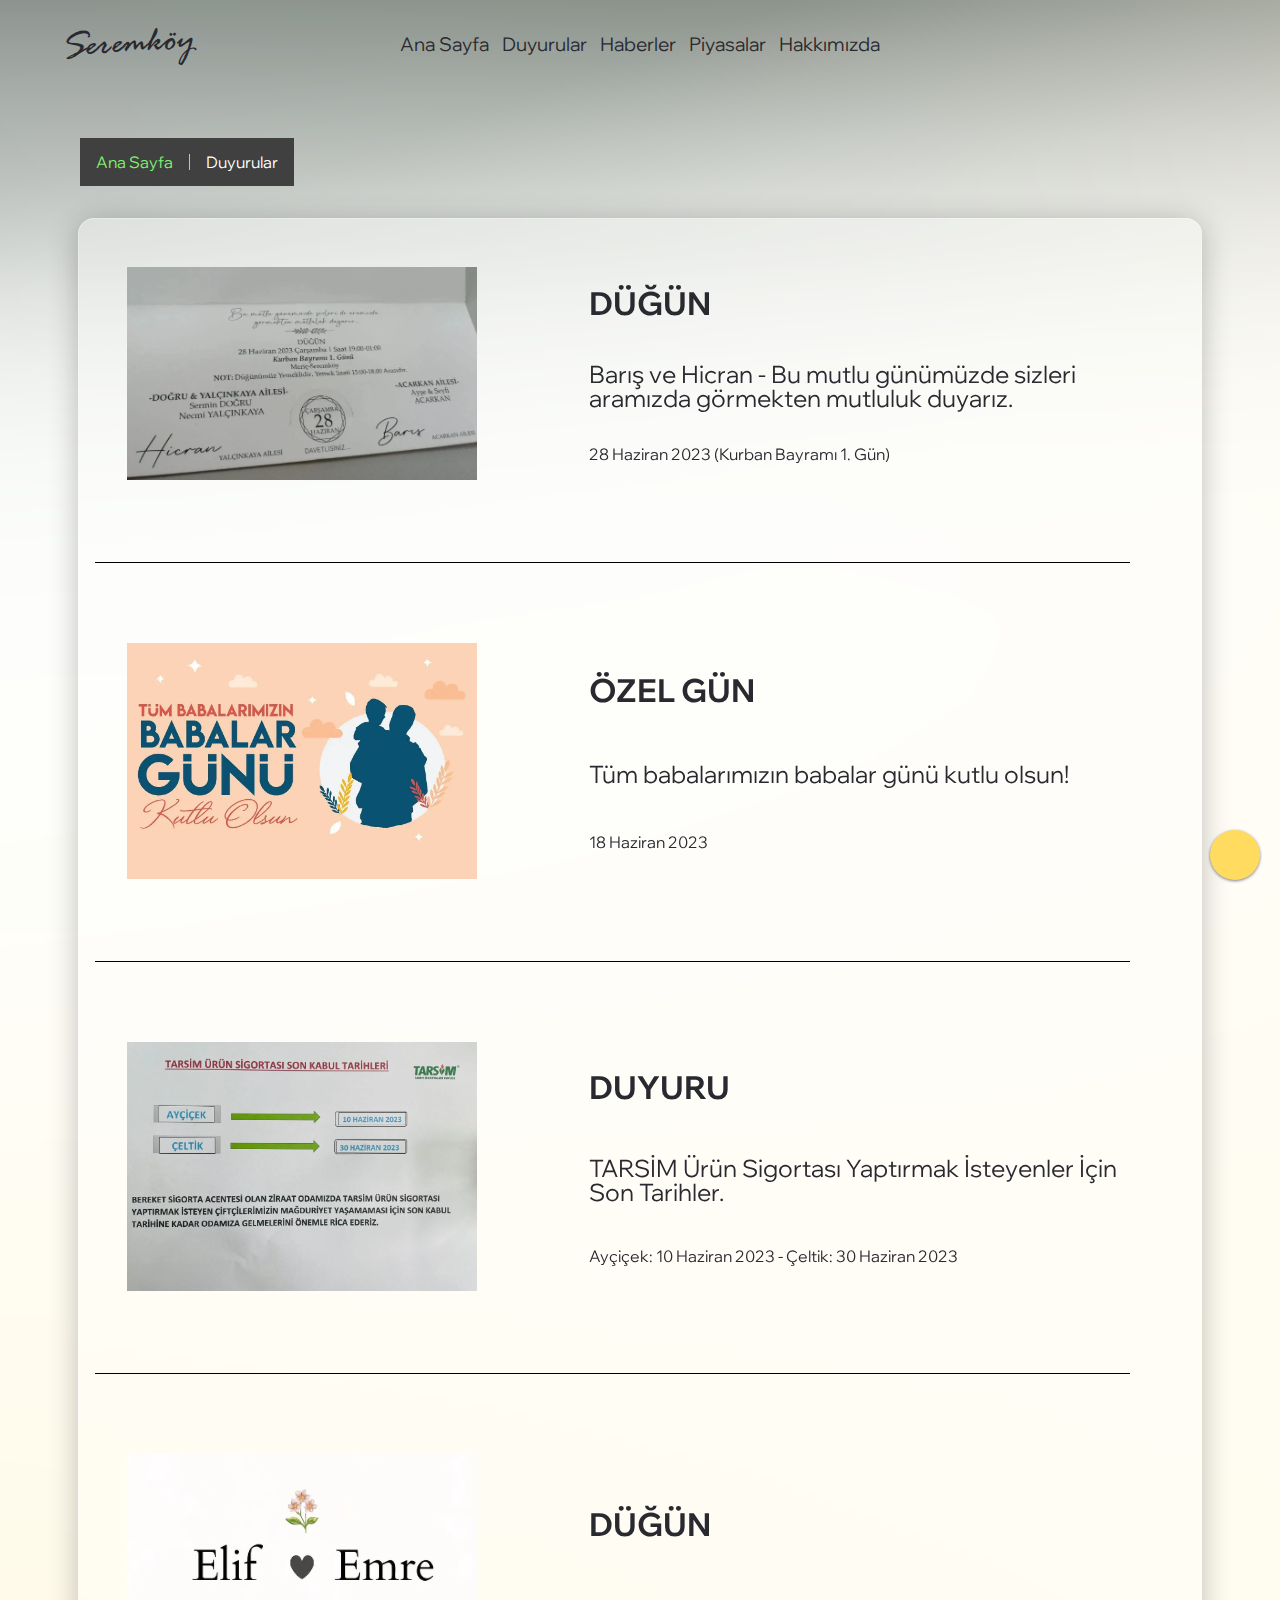
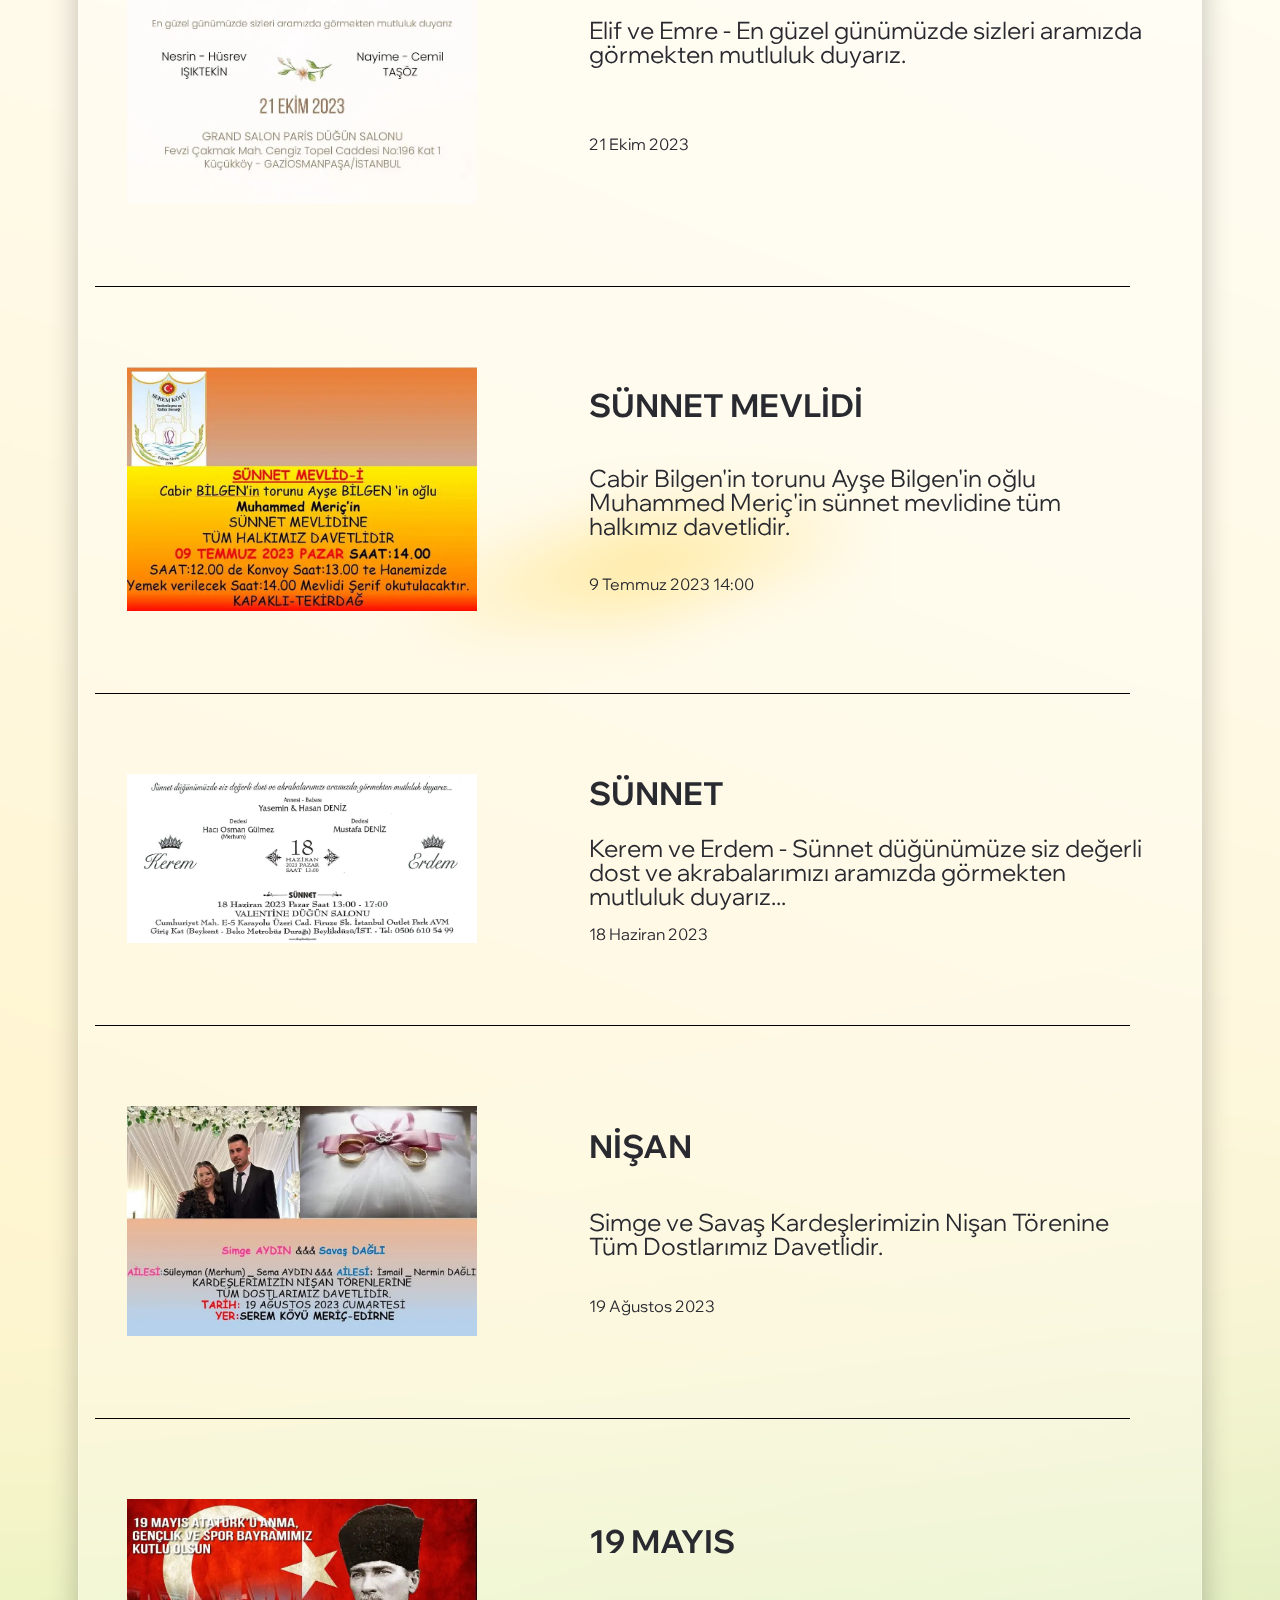
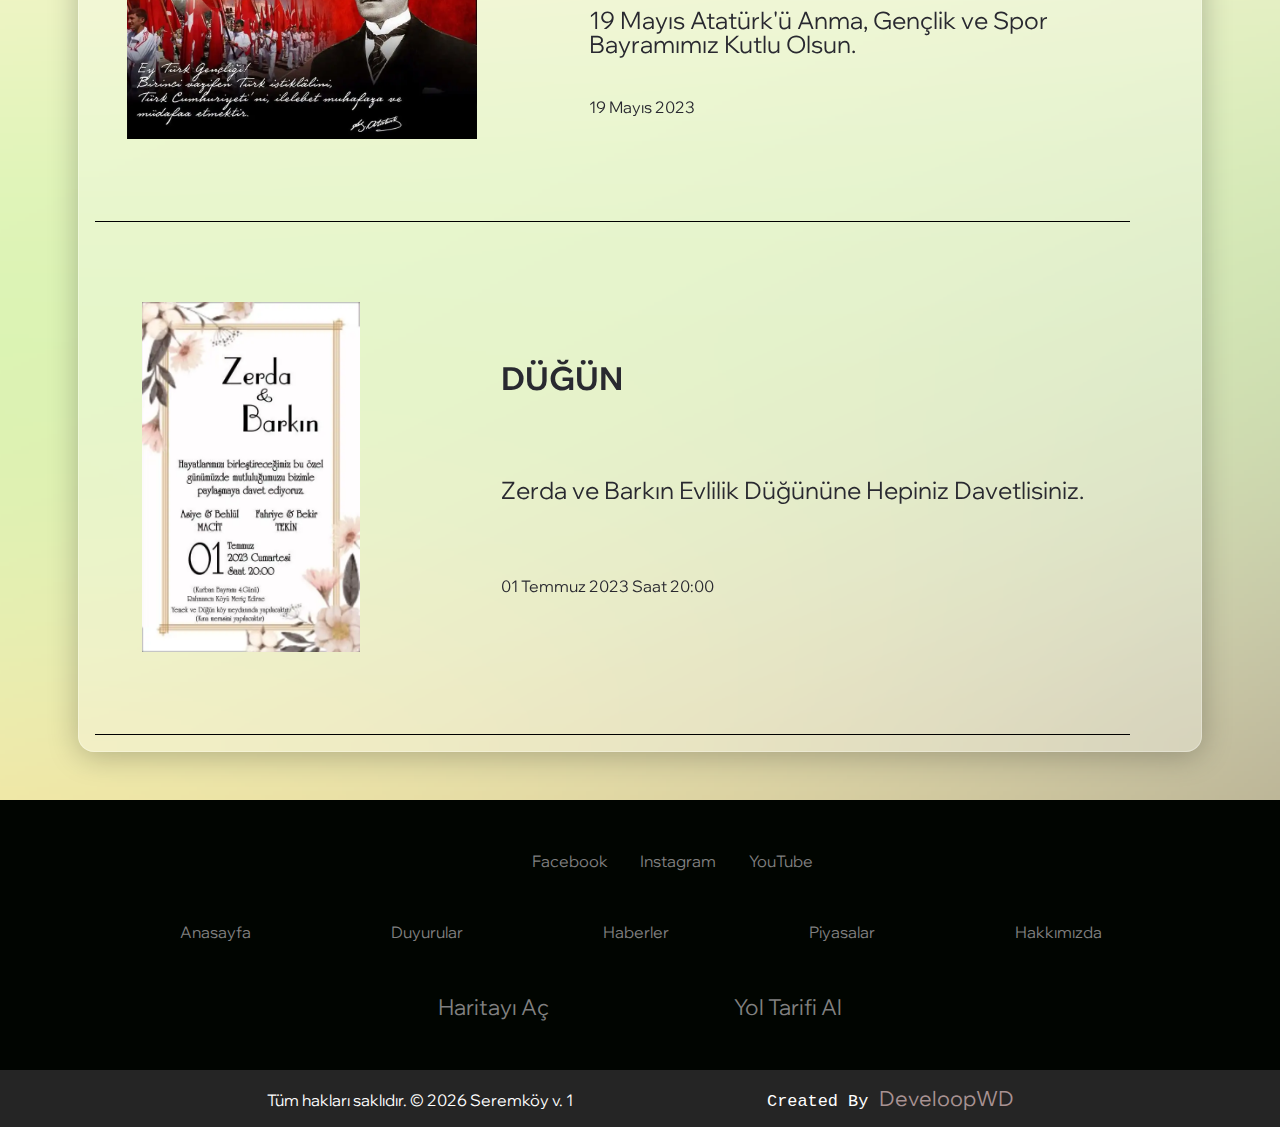
==== commit 86fb51fe: "Duyuru ekleme" ====
--- a/duyurular.html
+++ b/duyurular.html
@@ -103,7 +103,6 @@
             <li><a href="haberler.html">Haberler</a></li>
             <li><a href="piyasalar.html">Piyasalar</a></li>
             <li><a href="hakkimizda.html">Hakkımızda</a></li>
-            <li><a href="yonetim.html">Yönetim</a></li>
           </ul>
         </div>
         <div class="location">
